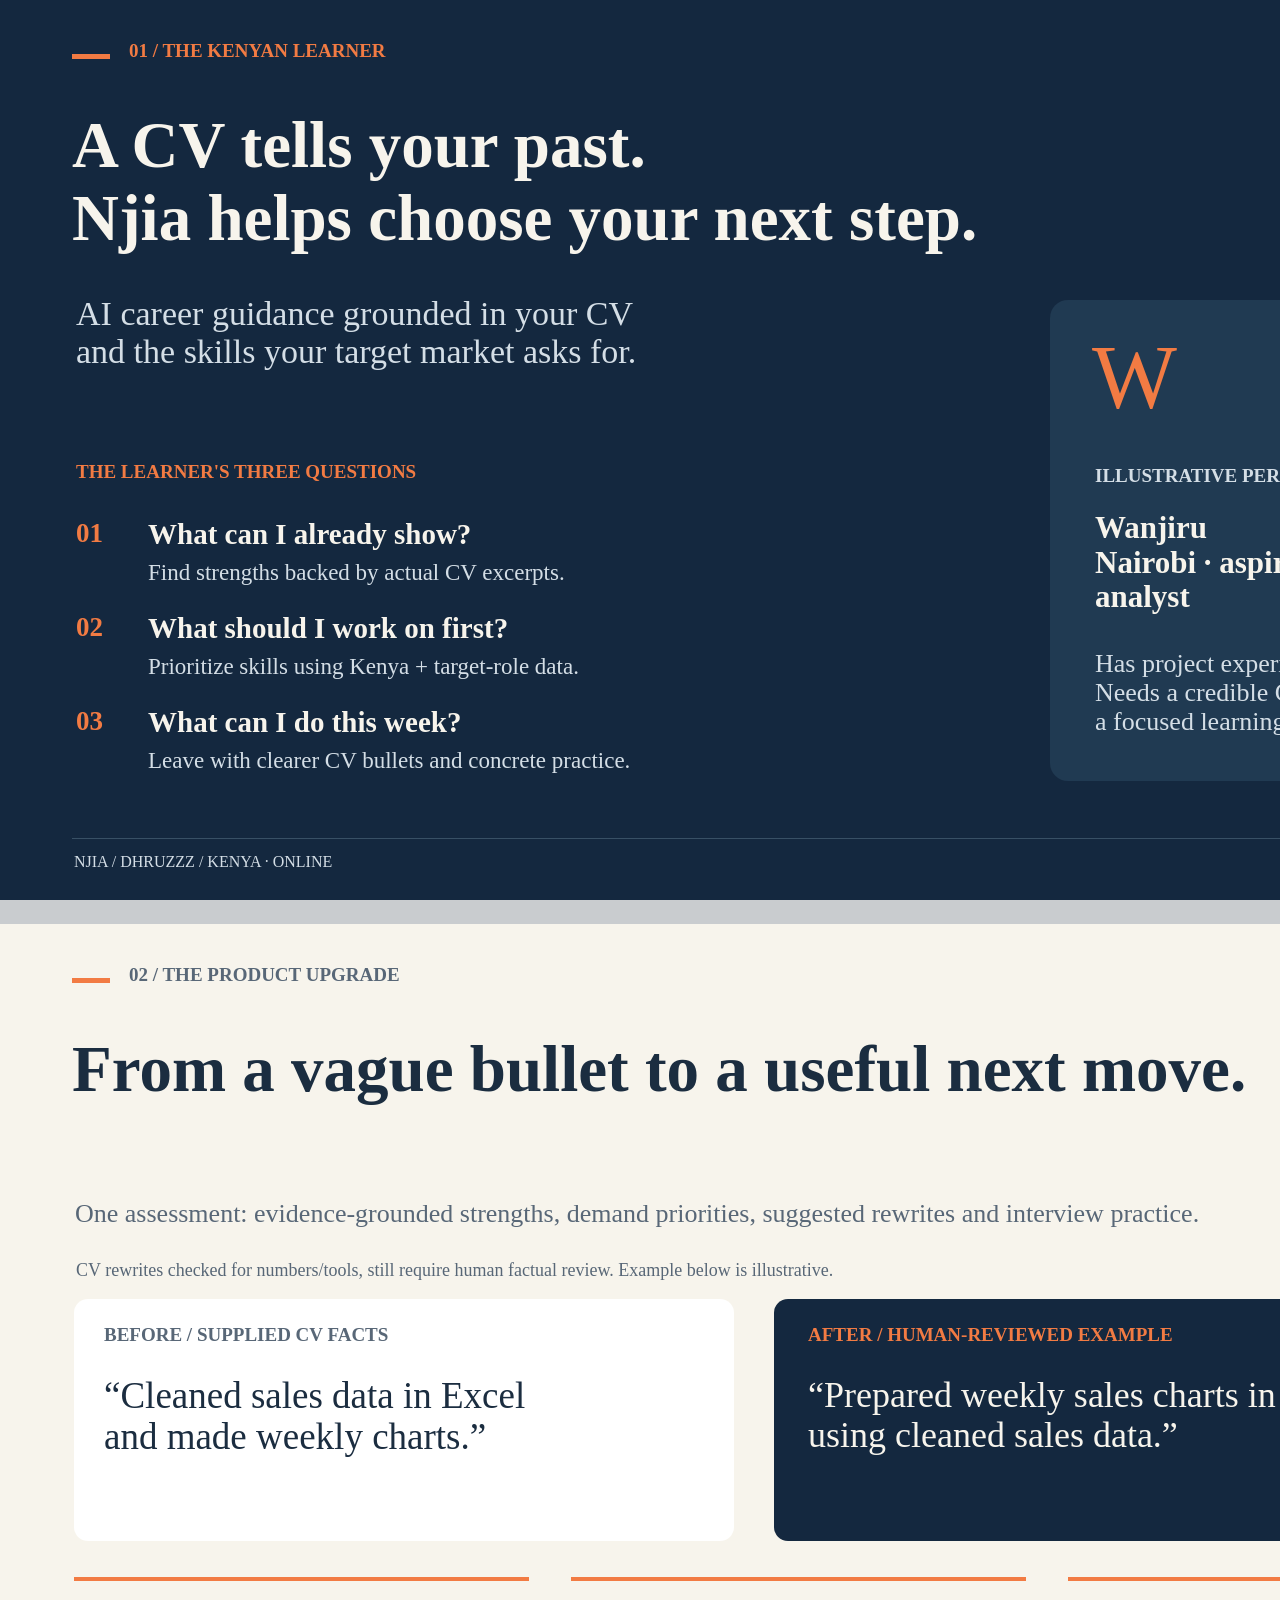
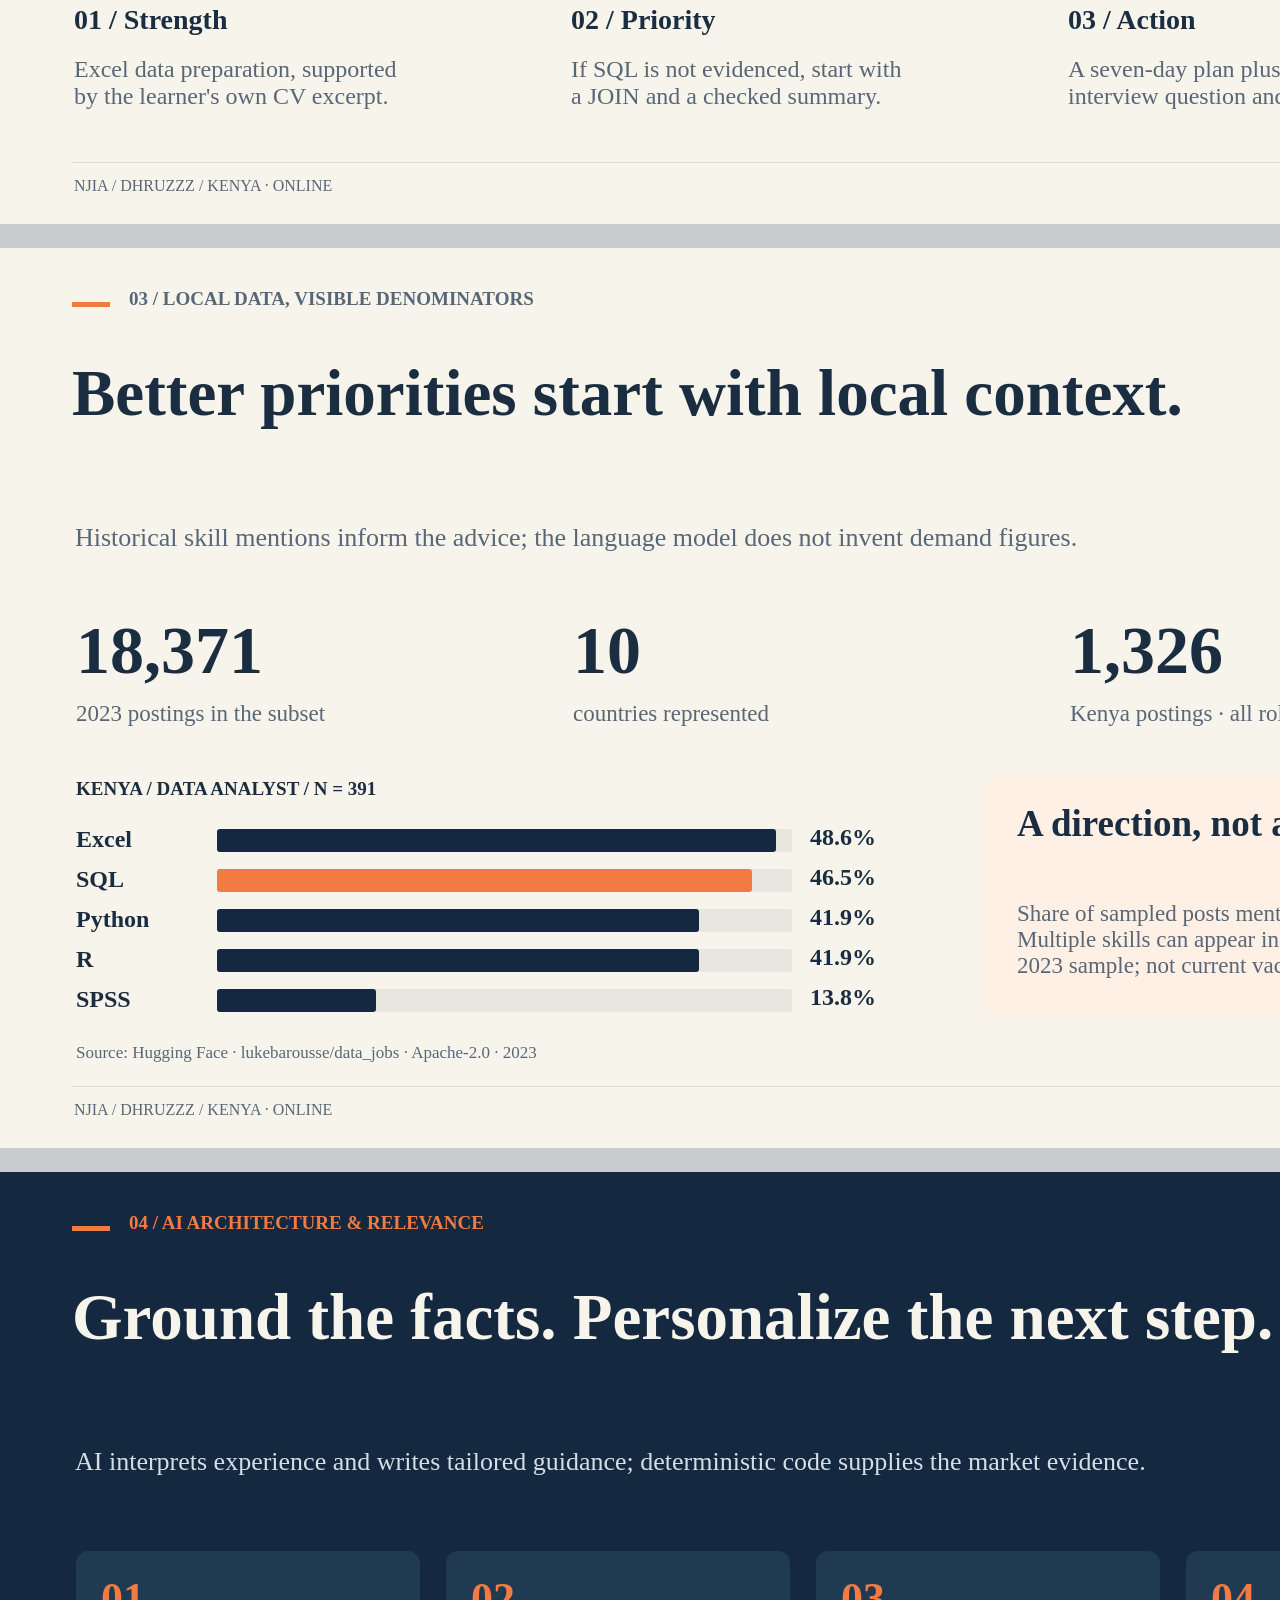
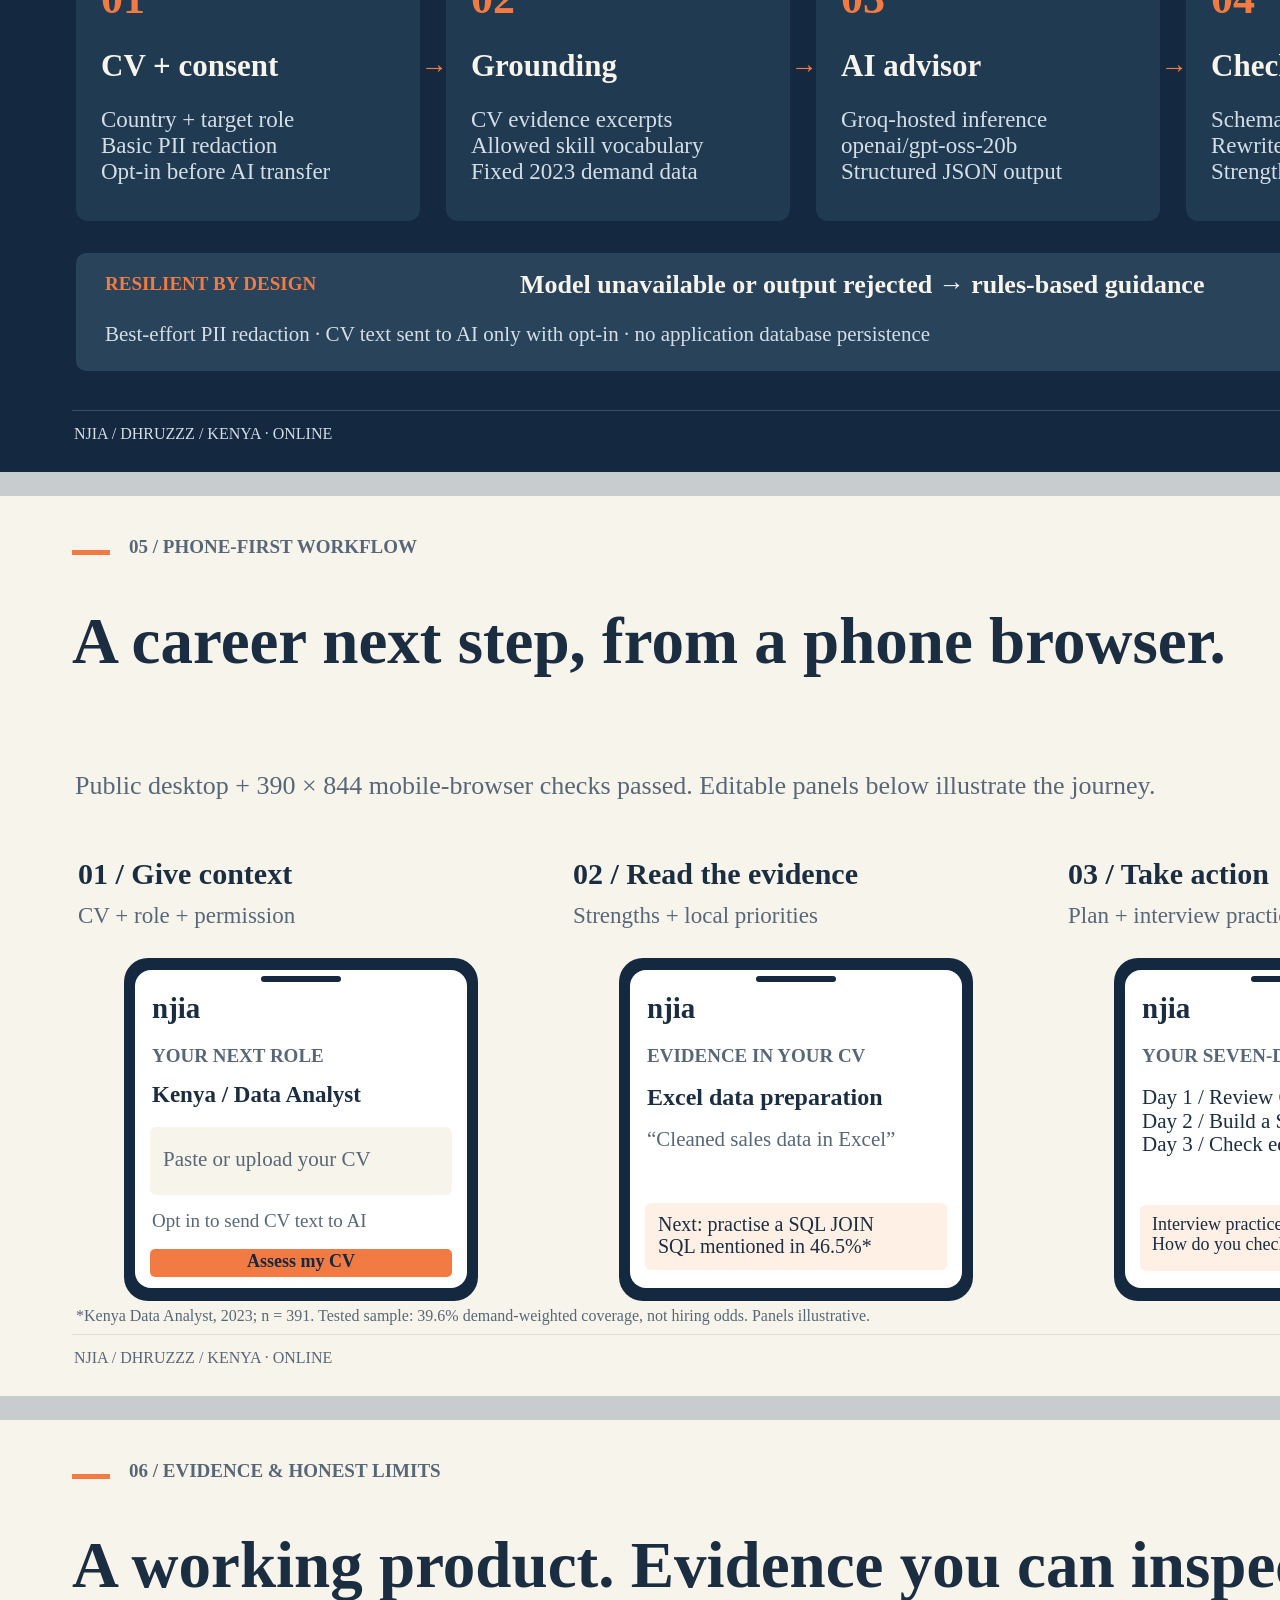
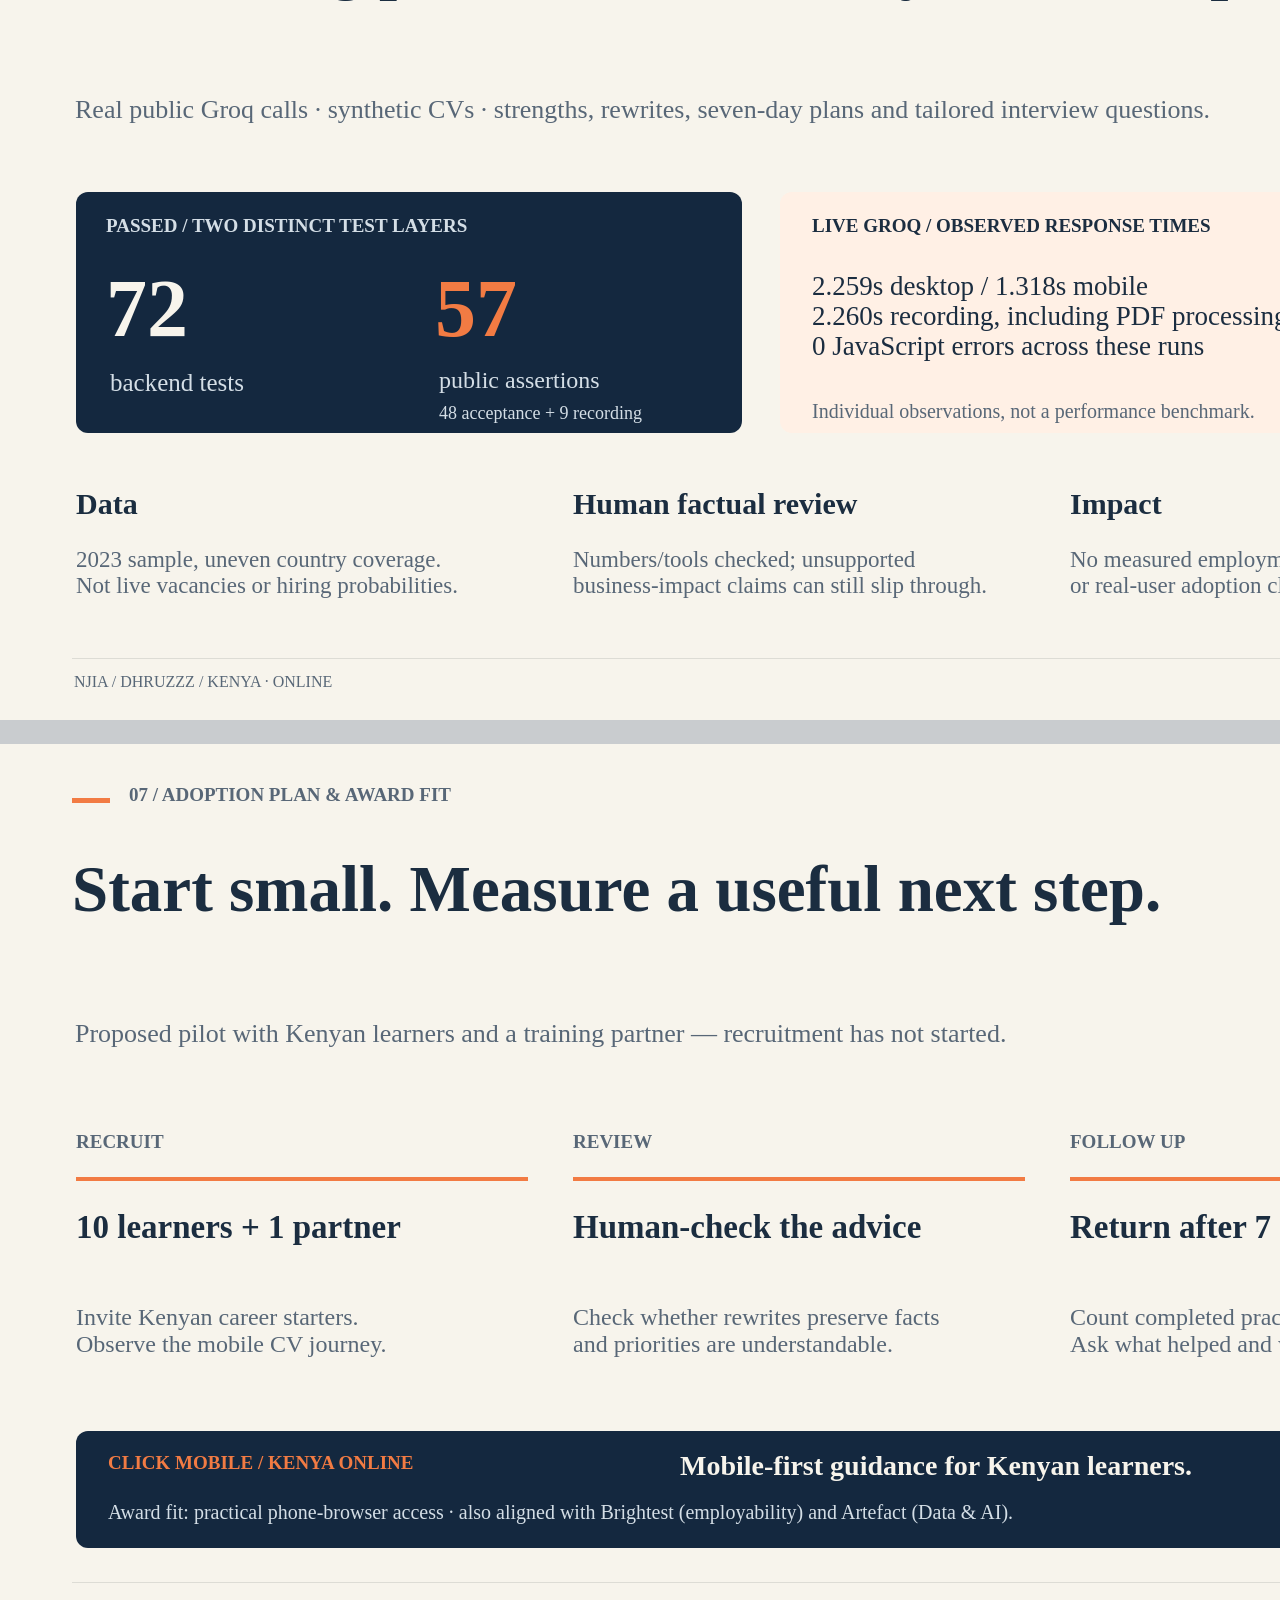
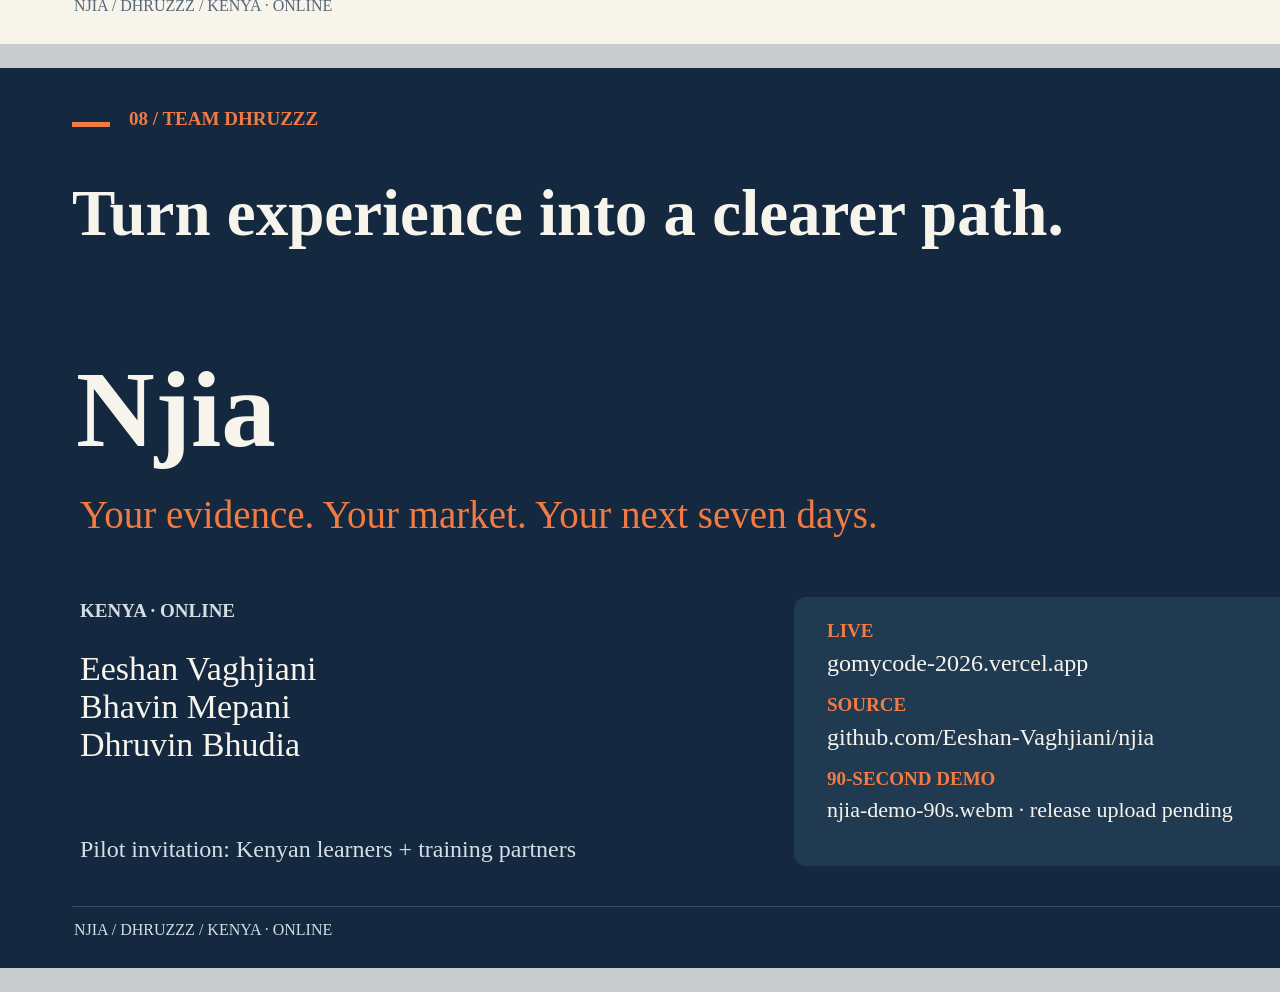
==== presentation/Njia-Dhruzzz.html @ ae5b2c95 "Launch personalized AI career briefs and final hackathon presentation" ====
<!doctype html><html lang="en"><head><meta charset="utf-8">
<meta name="viewport" content="width=1600"><title>Njia — Team Dhruzzz</title>
<style>@page{size:1600px 900px;margin:0}*{box-sizing:border-box}html,body{margin:0;padding:0}
body{background:#c9cccf}.slide{position:relative;width:1600px;height:900px;overflow:hidden;
break-after:page;page-break-after:always}.slide:last-child{break-after:auto;page-break-after:auto}
.shape,.text{position:absolute}.text{line-height:1.12;white-space:normal;overflow:visible}
a{color:inherit;text-decoration:none} @media print{body{background:white}
*{-webkit-print-color-adjust:exact;print-color-adjust:exact}}@media screen{.slide{margin:0 auto 24px}}</style>
</head><body><section class="slide" aria-label="Slide 1" style="background:#14283F"><div class="shape" style="left:72px;top:54px;width:38px;height:5px;background:#F27B43;border-radius:0px;"></div><div class="text" style="left:129px;top:40px;width:1320px;height:31px;font-size:19px;color:#F27B43;font-weight:700;text-align:left;font-family:Segoe UI;">01  /  THE KENYAN LEARNER</div><div class="text" style="left:72px;top:109px;width:1456px;height:150px;font-size:65px;color:#F7F4EC;font-weight:700;text-align:left;font-family:Georgia;">A CV tells your past.<br>Njia helps choose your next step.</div><div class="shape" style="left:72px;top:838px;width:1456px;height:1px;background:#385065;border-radius:0px;"></div><div class="text" style="left:74px;top:853px;width:1100px;height:25px;font-size:16px;color:#D4DEE6;font-weight:400;text-align:left;font-family:Segoe UI;">NJIA  /  DHRUZZZ  /  KENYA · ONLINE</div><div class="text" style="left:1400px;top:851px;width:128px;height:28px;font-size:18px;color:#D4DEE6;font-weight:400;text-align:right;font-family:Segoe UI;">01 / 08</div><div class="text" style="left:76px;top:295px;width:920px;height:105px;font-size:34px;color:#D4DEE6;font-weight:400;text-align:left;font-family:Segoe UI;">AI career guidance grounded in your CV<br>and the skills your target market asks for.</div><div class="text" style="left:76px;top:461px;width:600px;height:32px;font-size:19px;color:#F27B43;font-weight:700;text-align:left;font-family:Segoe UI;">THE LEARNER&#x27;S THREE QUESTIONS</div><div class="text" style="left:76px;top:518px;width:55px;height:45px;font-size:27px;color:#F27B43;font-weight:700;text-align:left;font-family:Segoe UI;">01</div><div class="text" style="left:148px;top:518px;width:790px;height:42px;font-size:29px;color:#F7F4EC;font-weight:700;text-align:left;font-family:Segoe UI;">What can I already show?</div><div class="text" style="left:148px;top:560px;width:800px;height:39px;font-size:23px;color:#D4DEE6;font-weight:400;text-align:left;font-family:Segoe UI;">Find strengths backed by actual CV excerpts.</div><div class="text" style="left:76px;top:612px;width:55px;height:45px;font-size:27px;color:#F27B43;font-weight:700;text-align:left;font-family:Segoe UI;">02</div><div class="text" style="left:148px;top:612px;width:790px;height:42px;font-size:29px;color:#F7F4EC;font-weight:700;text-align:left;font-family:Segoe UI;">What should I work on first?</div><div class="text" style="left:148px;top:654px;width:800px;height:39px;font-size:23px;color:#D4DEE6;font-weight:400;text-align:left;font-family:Segoe UI;">Prioritize skills using Kenya + target-role data.</div><div class="text" style="left:76px;top:706px;width:55px;height:45px;font-size:27px;color:#F27B43;font-weight:700;text-align:left;font-family:Segoe UI;">03</div><div class="text" style="left:148px;top:706px;width:790px;height:42px;font-size:29px;color:#F7F4EC;font-weight:700;text-align:left;font-family:Segoe UI;">What can I do this week?</div><div class="text" style="left:148px;top:748px;width:800px;height:39px;font-size:23px;color:#D4DEE6;font-weight:400;text-align:left;font-family:Segoe UI;">Leave with clearer CV bullets and concrete practice.</div><div class="shape" style="left:1050px;top:300px;width:478px;height:481px;background:#203A52;border-radius:18px;"></div><div class="text" style="left:1092px;top:328px;width:130px;height:120px;font-size:90px;color:#F27B43;font-weight:400;text-align:left;font-family:Georgia;">W</div><div class="text" style="left:1095px;top:465px;width:380px;height:32px;font-size:19px;color:#D4DEE6;font-weight:700;text-align:left;font-family:Segoe UI;">ILLUSTRATIVE PERSONA</div><div class="text" style="left:1095px;top:511px;width:388px;height:112px;font-size:31px;color:#F7F4EC;font-weight:700;text-align:left;font-family:Segoe UI;">Wanjiru<br>Nairobi · aspiring data analyst</div><div class="text" style="left:1095px;top:649px;width:389px;height:107px;font-size:26px;color:#D4DEE6;font-weight:400;text-align:left;font-family:Segoe UI;">Has project experience.<br>Needs a credible CV and<br>a focused learning plan.</div></section><section class="slide" aria-label="Slide 2" style="background:#F7F4EC"><div class="shape" style="left:72px;top:54px;width:38px;height:5px;background:#F27B43;border-radius:0px;"></div><div class="text" style="left:129px;top:40px;width:1320px;height:31px;font-size:19px;color:#586777;font-weight:700;text-align:left;font-family:Segoe UI;">02  /  THE PRODUCT UPGRADE</div><div class="text" style="left:72px;top:109px;width:1456px;height:150px;font-size:65px;color:#1B2D40;font-weight:700;text-align:left;font-family:Georgia;">From a vague bullet to a useful next move.</div><div class="text" style="left:75px;top:275px;width:1440px;height:70px;font-size:26px;color:#586777;font-weight:400;text-align:left;font-family:Segoe UI;">One assessment: evidence-grounded strengths, demand priorities, suggested rewrites and interview practice.</div><div class="shape" style="left:72px;top:838px;width:1456px;height:1px;background:#DDDCD5;border-radius:0px;"></div><div class="text" style="left:74px;top:853px;width:1100px;height:25px;font-size:16px;color:#586777;font-weight:400;text-align:left;font-family:Segoe UI;">NJIA  /  DHRUZZZ  /  KENYA · ONLINE</div><div class="text" style="left:1400px;top:851px;width:128px;height:28px;font-size:18px;color:#586777;font-weight:400;text-align:right;font-family:Segoe UI;">02 / 08</div><div class="shape" style="left:74px;top:375px;width:660px;height:242px;background:#FFFFFF;border-radius:14px;"></div><div class="shape" style="left:774px;top:375px;width:754px;height:242px;background:#14283F;border-radius:14px;"></div><div class="text" style="left:104px;top:400px;width:580px;height:32px;font-size:19px;color:#586777;font-weight:700;text-align:left;font-family:Segoe UI;">BEFORE / SUPPLIED CV FACTS</div><div class="text" style="left:104px;top:451px;width:580px;height:113px;font-size:37px;color:#1B2D40;font-weight:400;text-align:left;font-family:Georgia;">“Cleaned sales data in Excel<br>and made weekly charts.”</div><div class="text" style="left:808px;top:400px;width:680px;height:32px;font-size:19px;color:#F27B43;font-weight:700;text-align:left;font-family:Segoe UI;">AFTER / HUMAN-REVIEWED EXAMPLE</div><div class="text" style="left:808px;top:451px;width:677px;height:113px;font-size:36px;color:#F7F4EC;font-weight:400;text-align:left;font-family:Georgia;">“Prepared weekly sales charts in Excel<br>using cleaned sales data.”</div><div class="shape" style="left:74px;top:653px;width:455px;height:4px;background:#F27B43;border-radius:0px;"></div><div class="text" style="left:74px;top:680px;width:455px;height:43px;font-size:28px;color:#1B2D40;font-weight:700;text-align:left;font-family:Segoe UI;">01 / Strength</div><div class="text" style="left:74px;top:732px;width:455px;height:72px;font-size:24px;color:#586777;font-weight:400;text-align:left;font-family:Segoe UI;">Excel data preparation, supported<br>by the learner&#x27;s own CV excerpt.</div><div class="shape" style="left:571px;top:653px;width:455px;height:4px;background:#F27B43;border-radius:0px;"></div><div class="text" style="left:571px;top:680px;width:455px;height:43px;font-size:28px;color:#1B2D40;font-weight:700;text-align:left;font-family:Segoe UI;">02 / Priority</div><div class="text" style="left:571px;top:732px;width:455px;height:72px;font-size:24px;color:#586777;font-weight:400;text-align:left;font-family:Segoe UI;">If SQL is not evidenced, start with<br>a JOIN and a checked summary.</div><div class="shape" style="left:1068px;top:653px;width:455px;height:4px;background:#F27B43;border-radius:0px;"></div><div class="text" style="left:1068px;top:680px;width:455px;height:43px;font-size:28px;color:#1B2D40;font-weight:700;text-align:left;font-family:Segoe UI;">03 / Action</div><div class="text" style="left:1068px;top:732px;width:455px;height:72px;font-size:24px;color:#586777;font-weight:400;text-align:left;font-family:Segoe UI;">A seven-day plan plus a tailored<br>interview question and rubric.</div><div class="text" style="left:76px;top:336px;width:1440px;height:28px;font-size:18px;color:#586777;font-weight:400;text-align:left;font-family:Segoe UI;">CV rewrites checked for numbers/tools, still require human factual review. Example below is illustrative.</div></section><section class="slide" aria-label="Slide 3" style="background:#F7F4EC"><div class="shape" style="left:72px;top:54px;width:38px;height:5px;background:#F27B43;border-radius:0px;"></div><div class="text" style="left:129px;top:40px;width:1320px;height:31px;font-size:19px;color:#586777;font-weight:700;text-align:left;font-family:Segoe UI;">03  /  LOCAL DATA, VISIBLE DENOMINATORS</div><div class="text" style="left:72px;top:109px;width:1456px;height:150px;font-size:65px;color:#1B2D40;font-weight:700;text-align:left;font-family:Georgia;">Better priorities start with local context.</div><div class="text" style="left:75px;top:275px;width:1440px;height:70px;font-size:26px;color:#586777;font-weight:400;text-align:left;font-family:Segoe UI;">Historical skill mentions inform the advice; the language model does not invent demand figures.</div><div class="shape" style="left:72px;top:838px;width:1456px;height:1px;background:#DDDCD5;border-radius:0px;"></div><div class="text" style="left:74px;top:853px;width:1100px;height:25px;font-size:16px;color:#586777;font-weight:400;text-align:left;font-family:Segoe UI;">NJIA  /  DHRUZZZ  /  KENYA · ONLINE</div><div class="text" style="left:1400px;top:851px;width:128px;height:28px;font-size:18px;color:#586777;font-weight:400;text-align:right;font-family:Segoe UI;">03 / 08</div><div class="text" style="left:76px;top:364px;width:450px;height:82px;font-size:68px;color:#1B2D40;font-weight:700;text-align:left;font-family:Georgia;">18,371</div><div class="text" style="left:76px;top:453px;width:455px;height:35px;font-size:23px;color:#586777;font-weight:400;text-align:left;font-family:Segoe UI;">2023 postings in the subset</div><div class="text" style="left:573px;top:364px;width:450px;height:82px;font-size:68px;color:#1B2D40;font-weight:700;text-align:left;font-family:Georgia;">10</div><div class="text" style="left:573px;top:453px;width:455px;height:35px;font-size:23px;color:#586777;font-weight:400;text-align:left;font-family:Segoe UI;">countries represented</div><div class="text" style="left:1070px;top:364px;width:450px;height:82px;font-size:68px;color:#1B2D40;font-weight:700;text-align:left;font-family:Georgia;">1,326</div><div class="text" style="left:1070px;top:453px;width:455px;height:35px;font-size:23px;color:#586777;font-weight:400;text-align:left;font-family:Segoe UI;">Kenya postings · all roles</div><div class="text" style="left:76px;top:530px;width:850px;height:32px;font-size:19px;color:#1B2D40;font-weight:700;text-align:left;font-family:Segoe UI;">KENYA / DATA ANALYST / N = 391</div><div class="text" style="left:76px;top:578px;width:132px;height:35px;font-size:24px;color:#1B2D40;font-weight:700;text-align:left;font-family:Segoe UI;">Excel</div><div class="shape" style="left:217px;top:581px;width:575px;height:23px;background:#E7E6DF;border-radius:3px;"></div><div class="shape" style="left:217px;top:581px;width:558.9px;height:23px;background:#14283F;border-radius:3px;"></div><div class="text" style="left:810px;top:576px;width:110px;height:36px;font-size:24px;color:#1B2D40;font-weight:700;text-align:left;font-family:Segoe UI;">48.6%</div><div class="text" style="left:76px;top:618px;width:132px;height:35px;font-size:24px;color:#1B2D40;font-weight:700;text-align:left;font-family:Segoe UI;">SQL</div><div class="shape" style="left:217px;top:621px;width:575px;height:23px;background:#E7E6DF;border-radius:3px;"></div><div class="shape" style="left:217px;top:621px;width:534.75px;height:23px;background:#F27B43;border-radius:3px;"></div><div class="text" style="left:810px;top:616px;width:110px;height:36px;font-size:24px;color:#1B2D40;font-weight:700;text-align:left;font-family:Segoe UI;">46.5%</div><div class="text" style="left:76px;top:658px;width:132px;height:35px;font-size:24px;color:#1B2D40;font-weight:700;text-align:left;font-family:Segoe UI;">Python</div><div class="shape" style="left:217px;top:661px;width:575px;height:23px;background:#E7E6DF;border-radius:3px;"></div><div class="shape" style="left:217px;top:661px;width:481.85px;height:23px;background:#14283F;border-radius:3px;"></div><div class="text" style="left:810px;top:656px;width:110px;height:36px;font-size:24px;color:#1B2D40;font-weight:700;text-align:left;font-family:Segoe UI;">41.9%</div><div class="text" style="left:76px;top:698px;width:132px;height:35px;font-size:24px;color:#1B2D40;font-weight:700;text-align:left;font-family:Segoe UI;">R</div><div class="shape" style="left:217px;top:701px;width:575px;height:23px;background:#E7E6DF;border-radius:3px;"></div><div class="shape" style="left:217px;top:701px;width:481.85px;height:23px;background:#14283F;border-radius:3px;"></div><div class="text" style="left:810px;top:696px;width:110px;height:36px;font-size:24px;color:#1B2D40;font-weight:700;text-align:left;font-family:Segoe UI;">41.9%</div><div class="text" style="left:76px;top:738px;width:132px;height:35px;font-size:24px;color:#1B2D40;font-weight:700;text-align:left;font-family:Segoe UI;">SPSS</div><div class="shape" style="left:217px;top:741px;width:575px;height:23px;background:#E7E6DF;border-radius:3px;"></div><div class="shape" style="left:217px;top:741px;width:158.7px;height:23px;background:#14283F;border-radius:3px;"></div><div class="text" style="left:810px;top:736px;width:110px;height:36px;font-size:24px;color:#1B2D40;font-weight:700;text-align:left;font-family:Segoe UI;">13.8%</div><div class="shape" style="left:985px;top:527px;width:543px;height:242px;background:#FFF0E5;border-radius:12px;"></div><div class="text" style="left:1017px;top:555px;width:480px;height:84px;font-size:37px;color:#1B2D40;font-weight:700;text-align:left;font-family:Georgia;">A direction, not a prediction.</div><div class="text" style="left:1017px;top:653px;width:477px;height:93px;font-size:23px;color:#586777;font-weight:400;text-align:left;font-family:Segoe UI;">Share of sampled posts mentioning each skill.<br>Multiple skills can appear in one posting.<br>2023 sample; not current vacancies.</div><div class="text" style="left:76px;top:795px;width:1400px;height:26px;font-size:17px;color:#586777;font-weight:400;text-align:left;font-family:Segoe UI;"><a href="https://huggingface.co/datasets/lukebarousse/data_jobs">Source: Hugging Face · lukebarousse/data_jobs · Apache-2.0 · 2023</a></div></section><section class="slide" aria-label="Slide 4" style="background:#14283F"><div class="shape" style="left:72px;top:54px;width:38px;height:5px;background:#F27B43;border-radius:0px;"></div><div class="text" style="left:129px;top:40px;width:1320px;height:31px;font-size:19px;color:#F27B43;font-weight:700;text-align:left;font-family:Segoe UI;">04  /  AI ARCHITECTURE &amp; RELEVANCE</div><div class="text" style="left:72px;top:109px;width:1456px;height:150px;font-size:65px;color:#F7F4EC;font-weight:700;text-align:left;font-family:Georgia;">Ground the facts. Personalize the next step.</div><div class="text" style="left:75px;top:275px;width:1440px;height:70px;font-size:26px;color:#D4DEE6;font-weight:400;text-align:left;font-family:Segoe UI;">AI interprets experience and writes tailored guidance; deterministic code supplies the market evidence.</div><div class="shape" style="left:72px;top:838px;width:1456px;height:1px;background:#385065;border-radius:0px;"></div><div class="text" style="left:74px;top:853px;width:1100px;height:25px;font-size:16px;color:#D4DEE6;font-weight:400;text-align:left;font-family:Segoe UI;">NJIA  /  DHRUZZZ  /  KENYA · ONLINE</div><div class="text" style="left:1400px;top:851px;width:128px;height:28px;font-size:18px;color:#D4DEE6;font-weight:400;text-align:right;font-family:Segoe UI;">04 / 08</div><div class="shape" style="left:76px;top:379px;width:344px;height:270px;background:#203A52;border-radius:12px;"></div><div class="text" style="left:101px;top:402px;width:285px;height:64px;font-size:44px;color:#F27B43;font-weight:700;text-align:left;font-family:Georgia;">01</div><div class="text" style="left:101px;top:477px;width:294px;height:45px;font-size:31px;color:#F7F4EC;font-weight:700;text-align:left;font-family:Segoe UI;">CV + consent</div><div class="text" style="left:101px;top:535px;width:297px;height:102px;font-size:23px;color:#D4DEE6;font-weight:400;text-align:left;font-family:Segoe UI;">Country + target role<br>Basic PII redaction<br>Opt-in before AI transfer</div><div class="text" style="left:420px;top:480px;width:28px;height:50px;font-size:27px;color:#F27B43;font-weight:700;text-align:center;font-family:Segoe UI;">→</div><div class="shape" style="left:446px;top:379px;width:344px;height:270px;background:#203A52;border-radius:12px;"></div><div class="text" style="left:471px;top:402px;width:285px;height:64px;font-size:44px;color:#F27B43;font-weight:700;text-align:left;font-family:Georgia;">02</div><div class="text" style="left:471px;top:477px;width:294px;height:45px;font-size:31px;color:#F7F4EC;font-weight:700;text-align:left;font-family:Segoe UI;">Grounding</div><div class="text" style="left:471px;top:535px;width:297px;height:102px;font-size:23px;color:#D4DEE6;font-weight:400;text-align:left;font-family:Segoe UI;">CV evidence excerpts<br>Allowed skill vocabulary<br>Fixed 2023 demand data</div><div class="text" style="left:790px;top:480px;width:28px;height:50px;font-size:27px;color:#F27B43;font-weight:700;text-align:center;font-family:Segoe UI;">→</div><div class="shape" style="left:816px;top:379px;width:344px;height:270px;background:#203A52;border-radius:12px;"></div><div class="text" style="left:841px;top:402px;width:285px;height:64px;font-size:44px;color:#F27B43;font-weight:700;text-align:left;font-family:Georgia;">03</div><div class="text" style="left:841px;top:477px;width:294px;height:45px;font-size:31px;color:#F7F4EC;font-weight:700;text-align:left;font-family:Segoe UI;">AI advisor</div><div class="text" style="left:841px;top:535px;width:297px;height:102px;font-size:23px;color:#D4DEE6;font-weight:400;text-align:left;font-family:Segoe UI;">Groq-hosted inference<br>openai/gpt-oss-20b<br>Structured JSON output</div><div class="text" style="left:1160px;top:480px;width:28px;height:50px;font-size:27px;color:#F27B43;font-weight:700;text-align:center;font-family:Segoe UI;">→</div><div class="shape" style="left:1186px;top:379px;width:344px;height:270px;background:#203A52;border-radius:12px;"></div><div class="text" style="left:1211px;top:402px;width:285px;height:64px;font-size:44px;color:#F27B43;font-weight:700;text-align:left;font-family:Georgia;">04</div><div class="text" style="left:1211px;top:477px;width:294px;height:45px;font-size:31px;color:#F7F4EC;font-weight:700;text-align:left;font-family:Segoe UI;">Checked advice</div><div class="text" style="left:1211px;top:535px;width:297px;height:102px;font-size:23px;color:#D4DEE6;font-weight:400;text-align:left;font-family:Segoe UI;">Schema + quote checks<br>Rewrite number/tool checks<br>Strengths → plan → practice</div><div class="shape" style="left:76px;top:681px;width:1452px;height:118px;background:#29435B;border-radius:10px;"></div><div class="text" style="left:105px;top:701px;width:380px;height:32px;font-size:19px;color:#F27B43;font-weight:700;text-align:left;font-family:Segoe UI;">RESILIENT BY DESIGN</div><div class="text" style="left:520px;top:698px;width:975px;height:37px;font-size:26px;color:#F7F4EC;font-weight:700;text-align:left;font-family:Segoe UI;">Model unavailable or output rejected → rules-based guidance</div><div class="text" style="left:105px;top:751px;width:1385px;height:30px;font-size:21px;color:#D4DEE6;font-weight:400;text-align:left;font-family:Segoe UI;">Best-effort PII redaction · CV text sent to AI only with opt-in · no application database persistence</div></section><section class="slide" aria-label="Slide 5" style="background:#F7F4EC"><div class="shape" style="left:72px;top:54px;width:38px;height:5px;background:#F27B43;border-radius:0px;"></div><div class="text" style="left:129px;top:40px;width:1320px;height:31px;font-size:19px;color:#586777;font-weight:700;text-align:left;font-family:Segoe UI;">05  /  PHONE-FIRST WORKFLOW</div><div class="text" style="left:72px;top:109px;width:1456px;height:150px;font-size:65px;color:#1B2D40;font-weight:700;text-align:left;font-family:Georgia;">A career next step, from a phone browser.</div><div class="text" style="left:75px;top:275px;width:1440px;height:70px;font-size:26px;color:#586777;font-weight:400;text-align:left;font-family:Segoe UI;">Public desktop + 390 × 844 mobile-browser checks passed. Editable panels below illustrate the journey.</div><div class="shape" style="left:72px;top:838px;width:1456px;height:1px;background:#DDDCD5;border-radius:0px;"></div><div class="text" style="left:74px;top:853px;width:1100px;height:25px;font-size:16px;color:#586777;font-weight:400;text-align:left;font-family:Segoe UI;">NJIA  /  DHRUZZZ  /  KENYA · ONLINE</div><div class="text" style="left:1400px;top:851px;width:128px;height:28px;font-size:18px;color:#586777;font-weight:400;text-align:right;font-family:Segoe UI;">05 / 08</div><div class="text" style="left:78px;top:361px;width:455px;height:40px;font-size:30px;color:#1B2D40;font-weight:700;text-align:left;font-family:Segoe UI;">01 / Give context</div><div class="text" style="left:78px;top:407px;width:455px;height:35px;font-size:23px;color:#586777;font-weight:400;text-align:left;font-family:Segoe UI;">CV + role + permission</div><div class="shape" style="left:124px;top:462px;width:354px;height:343px;background:#14283F;border-radius:24px;"></div><div class="shape" style="left:135px;top:474px;width:332px;height:318px;background:#FFFFFF;border-radius:16px;"></div><div class="shape" style="left:261px;top:480px;width:80px;height:6px;background:#14283F;border-radius:3px;"></div><div class="text" style="left:152px;top:496px;width:288px;height:37px;font-size:29px;color:#1B2D40;font-weight:700;text-align:left;font-family:Georgia;">njia</div><div class="text" style="left:152px;top:549px;width:280px;height:32px;font-size:19px;color:#586777;font-weight:700;text-align:left;font-family:Segoe UI;">YOUR NEXT ROLE</div><div class="text" style="left:152px;top:586px;width:295px;height:33px;font-size:23px;color:#1B2D40;font-weight:700;text-align:left;font-family:Segoe UI;">Kenya  /  Data Analyst</div><div class="shape" style="left:150px;top:631px;width:302px;height:68px;background:#F7F4EC;border-radius:6px;"></div><div class="text" style="left:163px;top:652px;width:270px;height:31px;font-size:21px;color:#586777;font-weight:400;text-align:left;font-family:Segoe UI;">Paste or upload your CV</div><div class="text" style="left:152px;top:714px;width:292px;height:32px;font-size:19px;color:#586777;font-weight:400;text-align:left;font-family:Segoe UI;">Opt in to send CV text to AI</div><div class="shape" style="left:150px;top:753px;width:302px;height:28px;background:#F27B43;border-radius:5px;"></div><div class="text" style="left:154px;top:755px;width:294px;height:25px;font-size:18px;color:#14283F;font-weight:700;text-align:center;font-family:Segoe UI;">Assess my CV</div><div class="text" style="left:573px;top:361px;width:455px;height:40px;font-size:30px;color:#1B2D40;font-weight:700;text-align:left;font-family:Segoe UI;">02 / Read the evidence</div><div class="text" style="left:573px;top:407px;width:455px;height:35px;font-size:23px;color:#586777;font-weight:400;text-align:left;font-family:Segoe UI;">Strengths + local priorities</div><div class="shape" style="left:619px;top:462px;width:354px;height:343px;background:#14283F;border-radius:24px;"></div><div class="shape" style="left:630px;top:474px;width:332px;height:318px;background:#FFFFFF;border-radius:16px;"></div><div class="shape" style="left:756px;top:480px;width:80px;height:6px;background:#14283F;border-radius:3px;"></div><div class="text" style="left:647px;top:496px;width:288px;height:37px;font-size:29px;color:#1B2D40;font-weight:700;text-align:left;font-family:Georgia;">njia</div><div class="text" style="left:647px;top:549px;width:295px;height:32px;font-size:19px;color:#586777;font-weight:700;text-align:left;font-family:Segoe UI;">EVIDENCE IN YOUR CV</div><div class="text" style="left:647px;top:588px;width:296px;height:35px;font-size:24px;color:#1B2D40;font-weight:700;text-align:left;font-family:Segoe UI;">Excel data preparation</div><div class="text" style="left:647px;top:632px;width:290px;height:61px;font-size:21px;color:#586777;font-weight:400;text-align:left;font-family:Segoe UI;">“Cleaned sales data in Excel”</div><div class="shape" style="left:645px;top:707px;width:302px;height:67px;background:#FFF0E5;border-radius:6px;"></div><div class="text" style="left:658px;top:717px;width:277px;height:56px;font-size:20px;color:#1B2D40;font-weight:400;text-align:left;font-family:Segoe UI;">Next: practise a SQL JOIN<br>SQL mentioned in 46.5%*</div><div class="text" style="left:1068px;top:361px;width:455px;height:40px;font-size:30px;color:#1B2D40;font-weight:700;text-align:left;font-family:Segoe UI;">03 / Take action</div><div class="text" style="left:1068px;top:407px;width:455px;height:35px;font-size:23px;color:#586777;font-weight:400;text-align:left;font-family:Segoe UI;">Plan + interview practice</div><div class="shape" style="left:1114px;top:462px;width:354px;height:343px;background:#14283F;border-radius:24px;"></div><div class="shape" style="left:1125px;top:474px;width:332px;height:318px;background:#FFFFFF;border-radius:16px;"></div><div class="shape" style="left:1251px;top:480px;width:80px;height:6px;background:#14283F;border-radius:3px;"></div><div class="text" style="left:1142px;top:496px;width:288px;height:37px;font-size:29px;color:#1B2D40;font-weight:700;text-align:left;font-family:Georgia;">njia</div><div class="text" style="left:1142px;top:549px;width:292px;height:32px;font-size:19px;color:#586777;font-weight:700;text-align:left;font-family:Segoe UI;">YOUR SEVEN-DAY PLAN</div><div class="text" style="left:1142px;top:590px;width:296px;height:106px;font-size:21px;color:#1B2D40;font-weight:400;text-align:left;font-family:Segoe UI;">Day 1  /  Review CV evidence<br>Day 2  /  Build a SQL exercise<br>Day 3  /  Check edge cases</div><div class="shape" style="left:1140px;top:709px;width:302px;height:66px;background:#FFF0E5;border-radius:6px;"></div><div class="text" style="left:1152px;top:718px;width:283px;height:56px;font-size:18px;color:#1B2D40;font-weight:400;text-align:left;font-family:Segoe UI;">Interview practice<br>How do you check duplicates?</div><div class="text" style="left:76px;top:811px;width:1440px;height:24px;font-size:16px;color:#586777;font-weight:400;text-align:left;font-family:Segoe UI;">*Kenya Data Analyst, 2023; n = 391. Tested sample: 39.6% demand-weighted coverage, not hiring odds. Panels illustrative.</div></section><section class="slide" aria-label="Slide 6" style="background:#F7F4EC"><div class="shape" style="left:72px;top:54px;width:38px;height:5px;background:#F27B43;border-radius:0px;"></div><div class="text" style="left:129px;top:40px;width:1320px;height:31px;font-size:19px;color:#586777;font-weight:700;text-align:left;font-family:Segoe UI;">06  /  EVIDENCE &amp; HONEST LIMITS</div><div class="text" style="left:72px;top:109px;width:1456px;height:150px;font-size:65px;color:#1B2D40;font-weight:700;text-align:left;font-family:Georgia;">A working product. Evidence you can inspect.</div><div class="text" style="left:75px;top:275px;width:1440px;height:70px;font-size:26px;color:#586777;font-weight:400;text-align:left;font-family:Segoe UI;">Real public Groq calls · synthetic CVs · strengths, rewrites, seven-day plans and tailored interview questions.</div><div class="shape" style="left:72px;top:838px;width:1456px;height:1px;background:#DDDCD5;border-radius:0px;"></div><div class="text" style="left:74px;top:853px;width:1100px;height:25px;font-size:16px;color:#586777;font-weight:400;text-align:left;font-family:Segoe UI;">NJIA  /  DHRUZZZ  /  KENYA · ONLINE</div><div class="text" style="left:1400px;top:851px;width:128px;height:28px;font-size:18px;color:#586777;font-weight:400;text-align:right;font-family:Segoe UI;">06 / 08</div><div class="shape" style="left:76px;top:372px;width:666px;height:241px;background:#14283F;border-radius:12px;"></div><div class="text" style="left:106px;top:395px;width:600px;height:32px;font-size:19px;color:#D4DEE6;font-weight:700;text-align:left;font-family:Segoe UI;">PASSED / TWO DISTINCT TEST LAYERS</div><div class="text" style="left:106px;top:443px;width:270px;height:98px;font-size:82px;color:#F7F4EC;font-weight:700;text-align:left;font-family:Georgia;">72</div><div class="text" style="left:435px;top:443px;width:270px;height:98px;font-size:82px;color:#F27B43;font-weight:700;text-align:left;font-family:Georgia;">57</div><div class="text" style="left:110px;top:549px;width:290px;height:36px;font-size:25px;color:#D4DEE6;font-weight:400;text-align:left;font-family:Segoe UI;">backend tests</div><div class="text" style="left:439px;top:547px;width:276px;height:33px;font-size:24px;color:#D4DEE6;font-weight:400;text-align:left;font-family:Segoe UI;">public assertions</div><div class="text" style="left:439px;top:583px;width:278px;height:25px;font-size:18px;color:#D4DEE6;font-weight:400;text-align:left;font-family:Segoe UI;">48 acceptance + 9 recording</div><div class="shape" style="left:780px;top:372px;width:748px;height:241px;background:#FFF0E5;border-radius:12px;"></div><div class="text" style="left:812px;top:395px;width:680px;height:32px;font-size:19px;color:#1B2D40;font-weight:700;text-align:left;font-family:Segoe UI;">LIVE GROQ / OBSERVED RESPONSE TIMES</div><div class="text" style="left:812px;top:451px;width:678px;height:110px;font-size:27px;color:#1B2D40;font-weight:400;text-align:left;font-family:Segoe UI;">2.259s desktop  /  1.318s mobile<br>2.260s recording, including PDF processing<br>0 JavaScript errors across these runs</div><div class="text" style="left:812px;top:580px;width:678px;height:27px;font-size:20px;color:#586777;font-weight:400;text-align:left;font-family:Segoe UI;">Individual observations, not a performance benchmark.</div><div class="text" style="left:76px;top:667px;width:452px;height:43px;font-size:30px;color:#1B2D40;font-weight:700;text-align:left;font-family:Georgia;">Data</div><div class="text" style="left:76px;top:727px;width:456px;height:72px;font-size:23px;color:#586777;font-weight:400;text-align:left;font-family:Segoe UI;">2023 sample, uneven country coverage.<br>Not live vacancies or hiring probabilities.</div><div class="text" style="left:573px;top:667px;width:452px;height:43px;font-size:30px;color:#1B2D40;font-weight:700;text-align:left;font-family:Georgia;">Human factual review</div><div class="text" style="left:573px;top:727px;width:456px;height:72px;font-size:23px;color:#586777;font-weight:400;text-align:left;font-family:Segoe UI;">Numbers/tools checked; unsupported<br>business-impact claims can still slip through.</div><div class="text" style="left:1070px;top:667px;width:452px;height:43px;font-size:30px;color:#1B2D40;font-weight:700;text-align:left;font-family:Georgia;">Impact</div><div class="text" style="left:1070px;top:727px;width:456px;height:72px;font-size:23px;color:#586777;font-weight:400;text-align:left;font-family:Segoe UI;">No measured employment outcomes<br>or real-user adoption claimed.</div></section><section class="slide" aria-label="Slide 7" style="background:#F7F4EC"><div class="shape" style="left:72px;top:54px;width:38px;height:5px;background:#F27B43;border-radius:0px;"></div><div class="text" style="left:129px;top:40px;width:1320px;height:31px;font-size:19px;color:#586777;font-weight:700;text-align:left;font-family:Segoe UI;">07  /  ADOPTION PLAN &amp; AWARD FIT</div><div class="text" style="left:72px;top:109px;width:1456px;height:150px;font-size:65px;color:#1B2D40;font-weight:700;text-align:left;font-family:Georgia;">Start small. Measure a useful next step.</div><div class="text" style="left:75px;top:275px;width:1440px;height:70px;font-size:26px;color:#586777;font-weight:400;text-align:left;font-family:Segoe UI;">Proposed pilot with Kenyan learners and a training partner — recruitment has not started.</div><div class="shape" style="left:72px;top:838px;width:1456px;height:1px;background:#DDDCD5;border-radius:0px;"></div><div class="text" style="left:74px;top:853px;width:1100px;height:25px;font-size:16px;color:#586777;font-weight:400;text-align:left;font-family:Segoe UI;">NJIA  /  DHRUZZZ  /  KENYA · ONLINE</div><div class="text" style="left:1400px;top:851px;width:128px;height:28px;font-size:18px;color:#586777;font-weight:400;text-align:right;font-family:Segoe UI;">07 / 08</div><div class="text" style="left:76px;top:387px;width:455px;height:32px;font-size:19px;color:#586777;font-weight:700;text-align:left;font-family:Segoe UI;">RECRUIT</div><div class="shape" style="left:76px;top:433px;width:452px;height:4px;background:#F27B43;border-radius:0px;"></div><div class="text" style="left:76px;top:465px;width:454px;height:78px;font-size:33px;color:#1B2D40;font-weight:700;text-align:left;font-family:Georgia;">10 learners + 1 partner</div><div class="text" style="left:76px;top:560px;width:455px;height:97px;font-size:24px;color:#586777;font-weight:400;text-align:left;font-family:Segoe UI;">Invite Kenyan career starters.<br>Observe the mobile CV journey.</div><div class="text" style="left:573px;top:387px;width:455px;height:32px;font-size:19px;color:#586777;font-weight:700;text-align:left;font-family:Segoe UI;">REVIEW</div><div class="shape" style="left:573px;top:433px;width:452px;height:4px;background:#F27B43;border-radius:0px;"></div><div class="text" style="left:573px;top:465px;width:454px;height:78px;font-size:33px;color:#1B2D40;font-weight:700;text-align:left;font-family:Georgia;">Human-check the advice</div><div class="text" style="left:573px;top:560px;width:455px;height:97px;font-size:24px;color:#586777;font-weight:400;text-align:left;font-family:Segoe UI;">Check whether rewrites preserve facts<br>and priorities are understandable.</div><div class="text" style="left:1070px;top:387px;width:455px;height:32px;font-size:19px;color:#586777;font-weight:700;text-align:left;font-family:Segoe UI;">FOLLOW UP</div><div class="shape" style="left:1070px;top:433px;width:452px;height:4px;background:#F27B43;border-radius:0px;"></div><div class="text" style="left:1070px;top:465px;width:454px;height:78px;font-size:33px;color:#1B2D40;font-weight:700;text-align:left;font-family:Georgia;">Return after 7 days</div><div class="text" style="left:1070px;top:560px;width:455px;height:97px;font-size:24px;color:#586777;font-weight:400;text-align:left;font-family:Segoe UI;">Count completed practice artifacts.<br>Ask what helped and what blocked progress.</div><div class="shape" style="left:76px;top:687px;width:1452px;height:117px;background:#14283F;border-radius:12px;"></div><div class="text" style="left:108px;top:708px;width:570px;height:32px;font-size:19px;color:#F27B43;font-weight:700;text-align:left;font-family:Segoe UI;">CLICK MOBILE / KENYA ONLINE</div><div class="text" style="left:680px;top:706px;width:805px;height:38px;font-size:28px;color:#F7F4EC;font-weight:700;text-align:left;font-family:Segoe UI;">Mobile-first guidance for Kenyan learners.</div><div class="text" style="left:108px;top:757px;width:1384px;height:28px;font-size:20px;color:#D4DEE6;font-weight:400;text-align:left;font-family:Segoe UI;">Award fit: practical phone-browser access · also aligned with Brightest (employability) and Artefact (Data &amp; AI).</div></section><section class="slide" aria-label="Slide 8" style="background:#14283F"><div class="shape" style="left:72px;top:54px;width:38px;height:5px;background:#F27B43;border-radius:0px;"></div><div class="text" style="left:129px;top:40px;width:1320px;height:31px;font-size:19px;color:#F27B43;font-weight:700;text-align:left;font-family:Segoe UI;">08  /  TEAM DHRUZZZ</div><div class="text" style="left:72px;top:109px;width:1456px;height:150px;font-size:65px;color:#F7F4EC;font-weight:700;text-align:left;font-family:Georgia;">Turn experience into a clearer path.</div><div class="shape" style="left:72px;top:838px;width:1456px;height:1px;background:#385065;border-radius:0px;"></div><div class="text" style="left:74px;top:853px;width:1100px;height:25px;font-size:16px;color:#D4DEE6;font-weight:400;text-align:left;font-family:Segoe UI;">NJIA  /  DHRUZZZ  /  KENYA · ONLINE</div><div class="text" style="left:1400px;top:851px;width:128px;height:28px;font-size:18px;color:#D4DEE6;font-weight:400;text-align:right;font-family:Segoe UI;">08 / 08</div><div class="text" style="left:76px;top:281px;width:680px;height:133px;font-size:109px;color:#F7F4EC;font-weight:700;text-align:left;font-family:Georgia;">Njia</div><div class="text" style="left:80px;top:425px;width:1415px;height:69px;font-size:39px;color:#F27B43;font-weight:400;text-align:left;font-family:Georgia;">Your evidence. Your market. Your next seven days.</div><div class="text" style="left:80px;top:532px;width:600px;height:32px;font-size:19px;color:#D4DEE6;font-weight:700;text-align:left;font-family:Segoe UI;">KENYA · ONLINE</div><div class="text" style="left:80px;top:582px;width:620px;height:155px;font-size:34px;color:#F7F4EC;font-weight:400;text-align:left;font-family:Segoe UI;">Eeshan Vaghjiani<br>Bhavin Mepani<br>Dhruvin Bhudia</div><div class="shape" style="left:794px;top:529px;width:734px;height:269px;background:#203A52;border-radius:12px;"></div><div class="text" style="left:827px;top:552px;width:630px;height:32px;font-size:19px;color:#F27B43;font-weight:700;text-align:left;font-family:Segoe UI;">LIVE</div><div class="text" style="left:827px;top:582px;width:669px;height:38px;font-size:24px;color:#F7F4EC;font-weight:400;text-align:left;font-family:Segoe UI;"><a href="https://gomycode-2026.vercel.app">gomycode-2026.vercel.app</a></div><div class="text" style="left:827px;top:626px;width:630px;height:32px;font-size:19px;color:#F27B43;font-weight:700;text-align:left;font-family:Segoe UI;">SOURCE</div><div class="text" style="left:827px;top:656px;width:669px;height:38px;font-size:24px;color:#F7F4EC;font-weight:400;text-align:left;font-family:Segoe UI;"><a href="https://github.com/Eeshan-Vaghjiani/njia">github.com/Eeshan-Vaghjiani/njia</a></div><div class="text" style="left:827px;top:700px;width:630px;height:32px;font-size:19px;color:#F27B43;font-weight:700;text-align:left;font-family:Segoe UI;">90-SECOND DEMO</div><div class="text" style="left:827px;top:730px;width:669px;height:38px;font-size:22px;color:#F7F4EC;font-weight:400;text-align:left;font-family:Segoe UI;"><a href="https://github.com/Eeshan-Vaghjiani/njia/releases/download/demo-v1/njia-demo-90s.webm">njia-demo-90s.webm · release upload pending</a></div><div class="text" style="left:80px;top:768px;width:690px;height:37px;font-size:24px;color:#D4DEE6;font-weight:400;text-align:left;font-family:Segoe UI;">Pilot invitation: Kenyan learners + training partners</div></section></body></html>
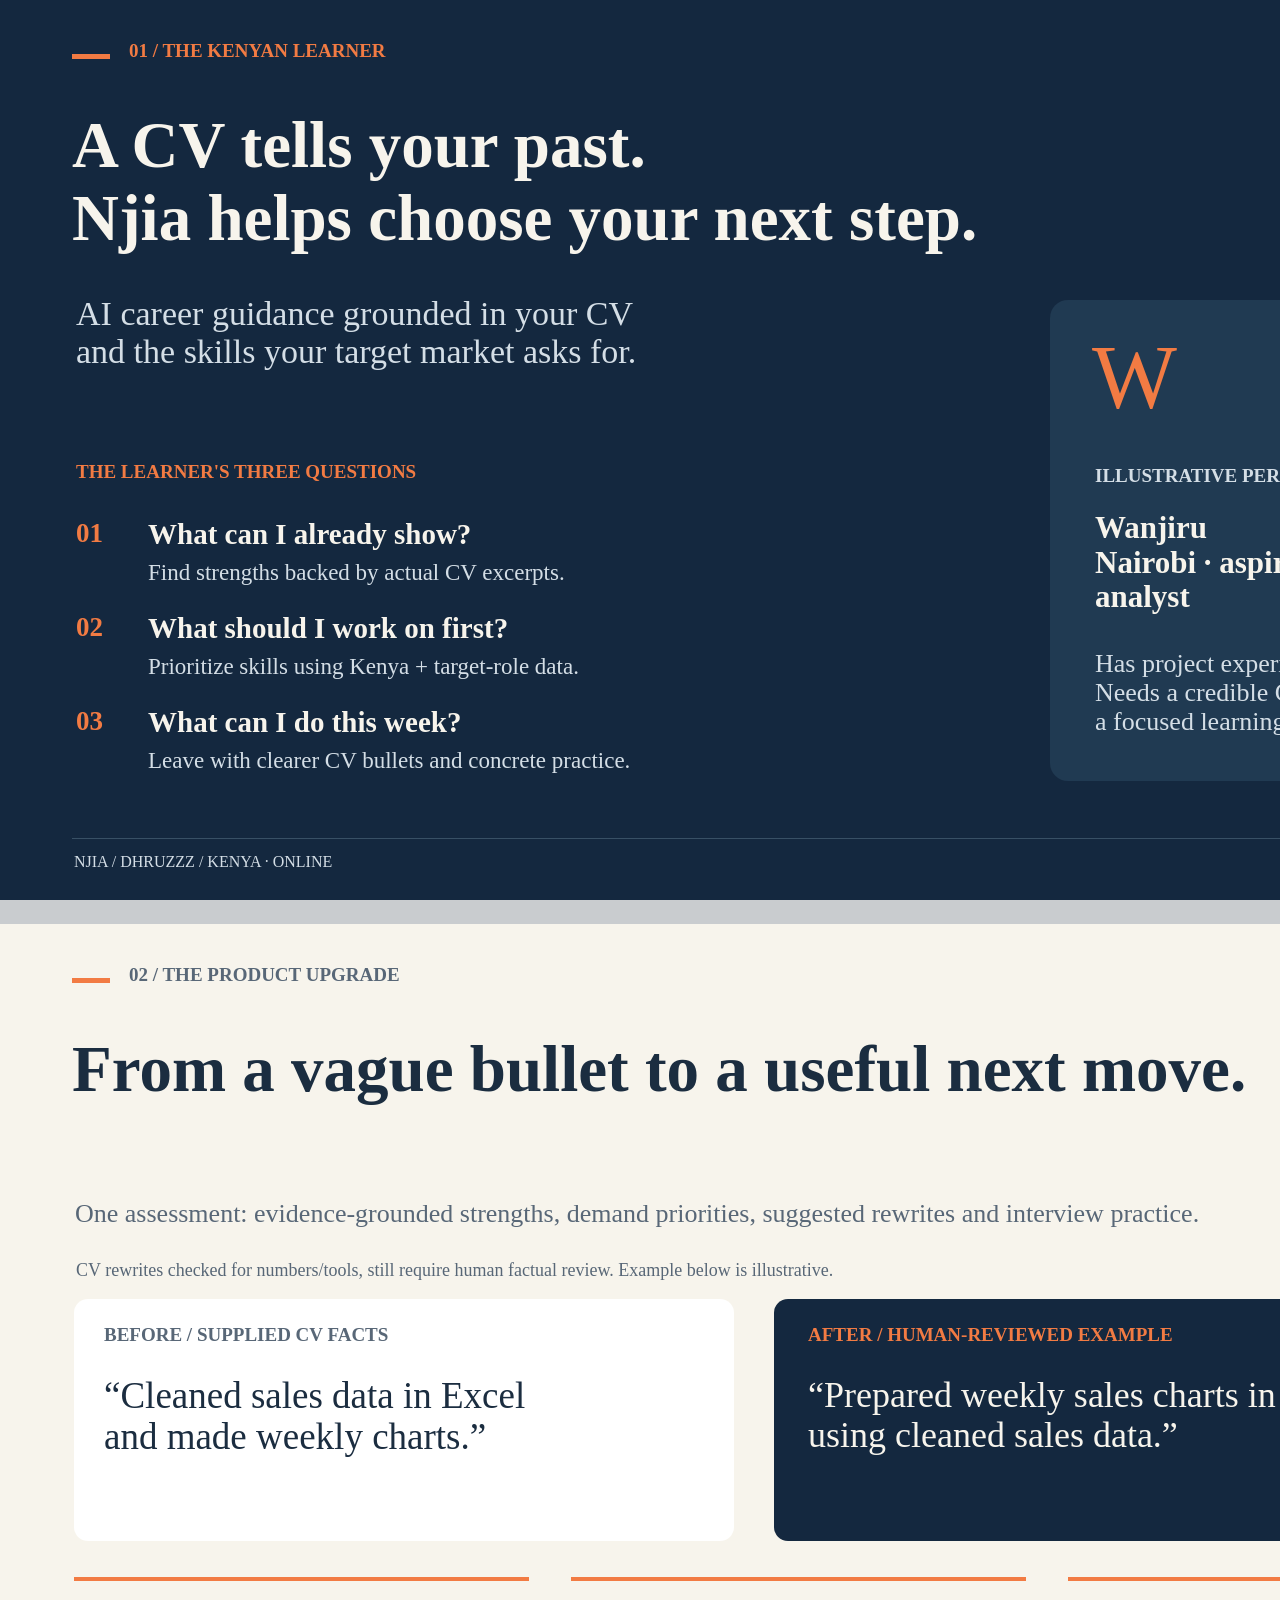
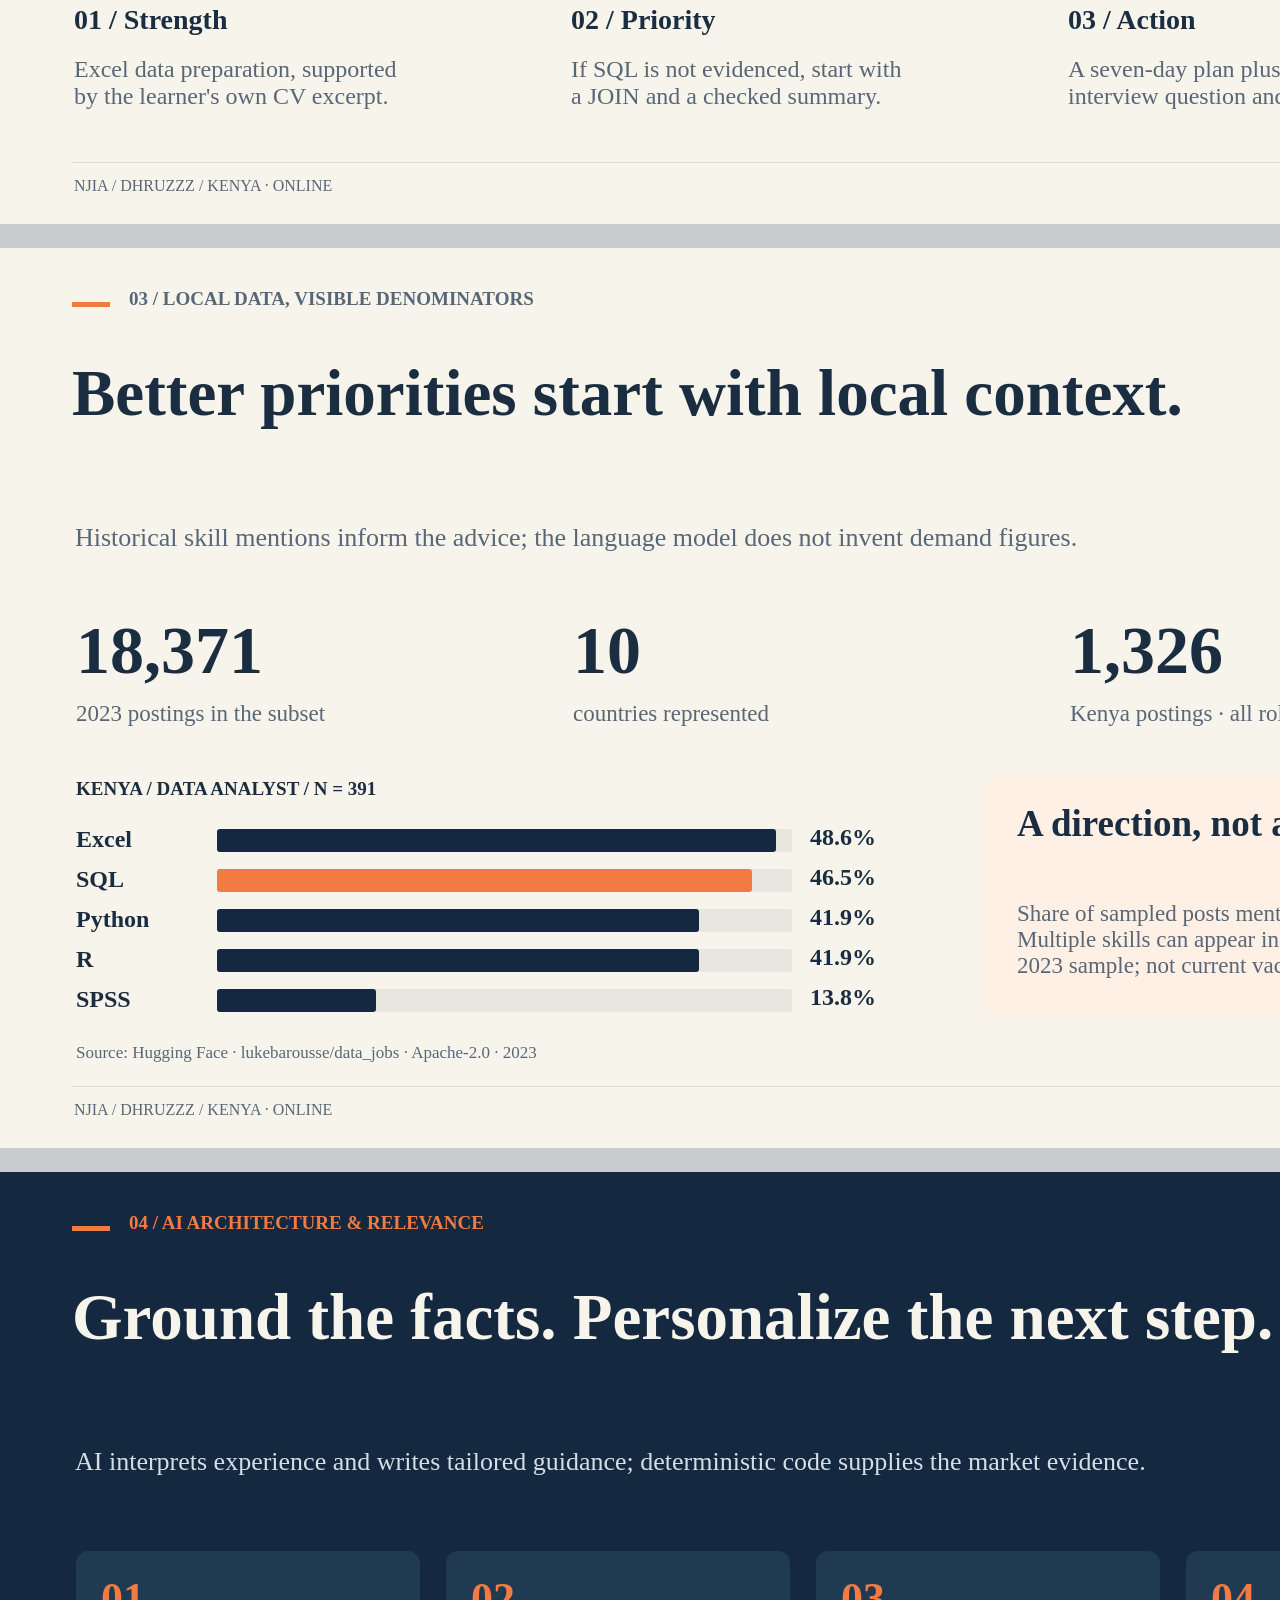
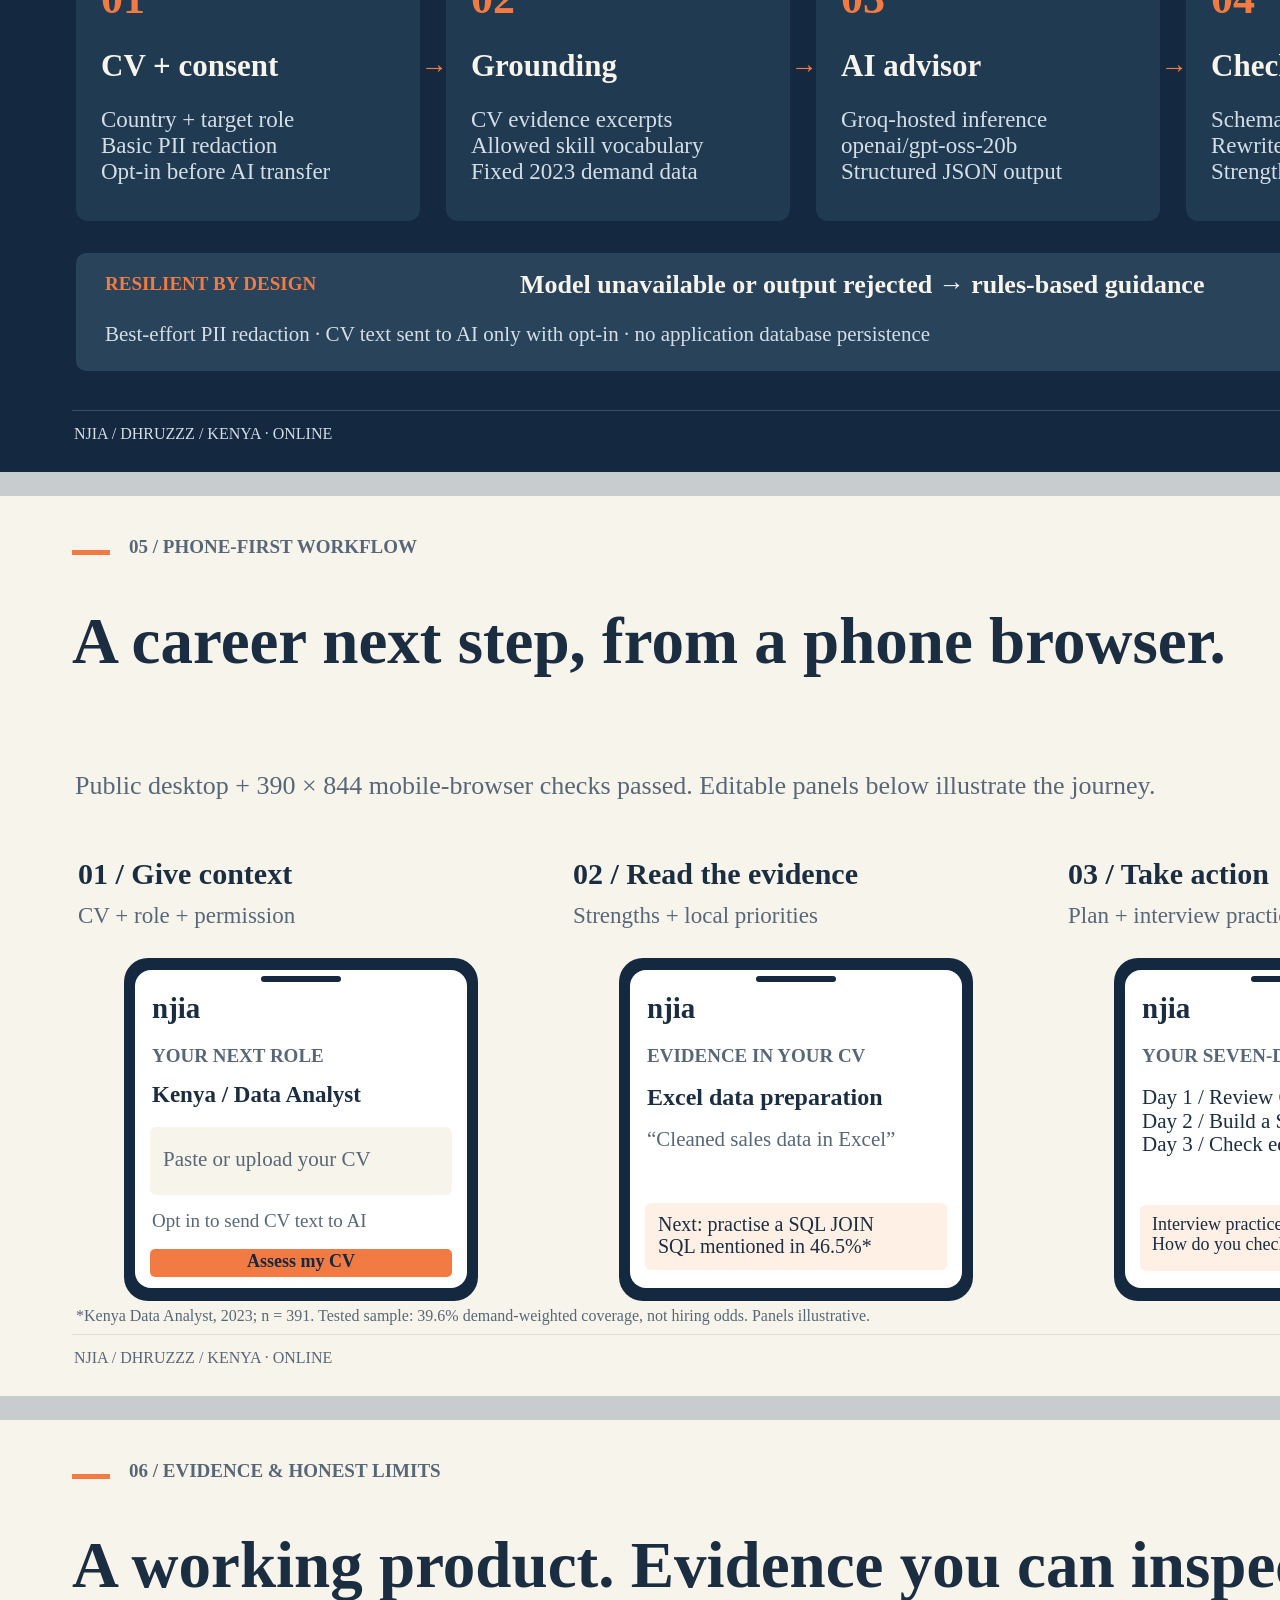
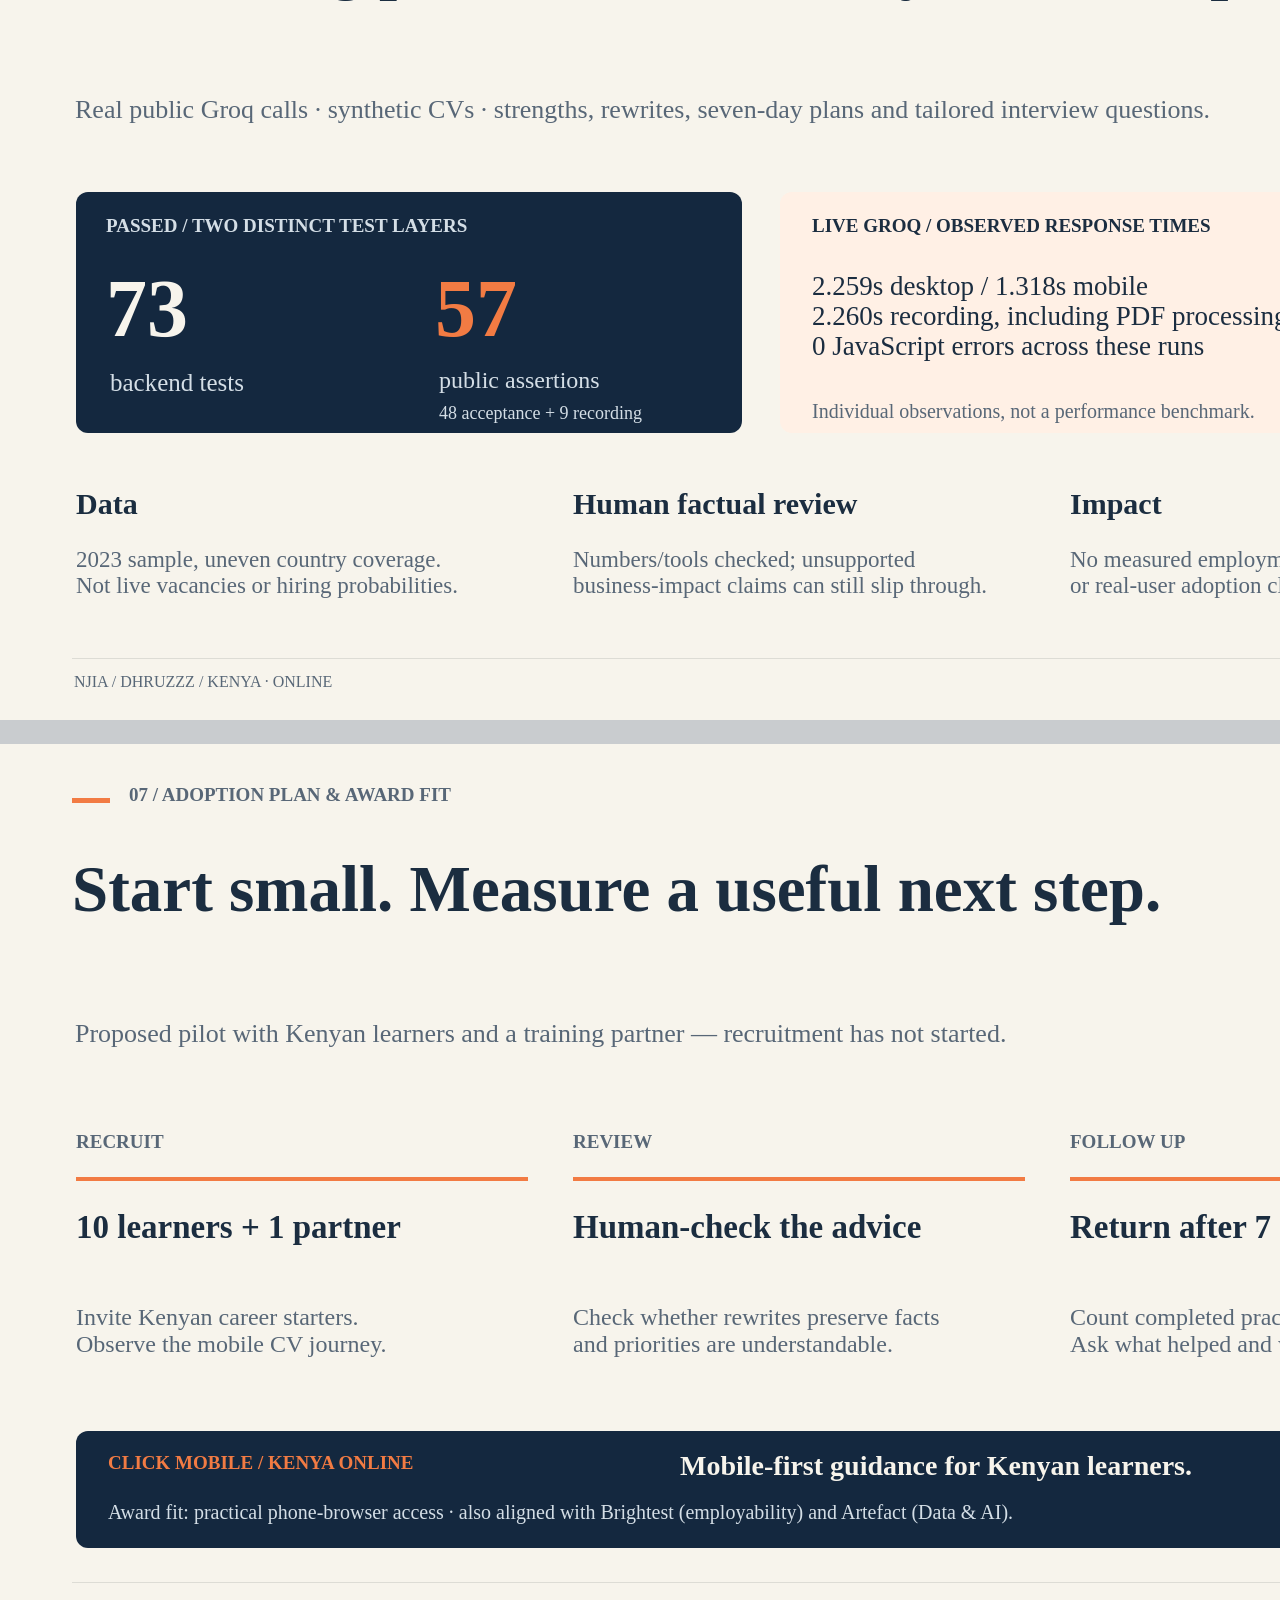
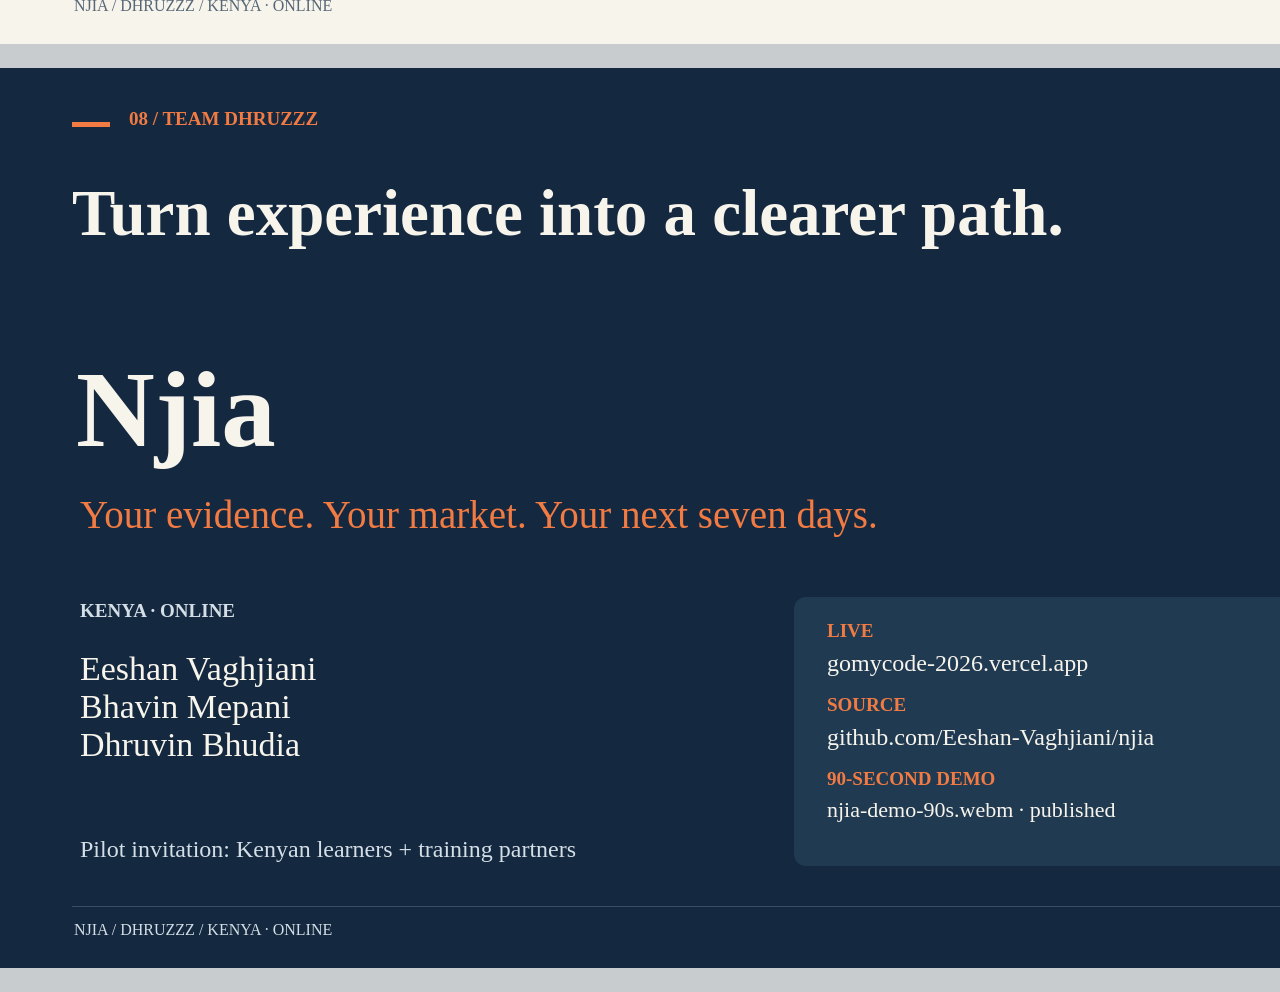
==== commit e77632b6: "Polish submission repository with demo screenshots and voiceover guide" ====
--- a/presentation/Njia-Dhruzzz.html
+++ b/presentation/Njia-Dhruzzz.html
@@ -6,4 +6,4 @@
 .shape,.text{position:absolute}.text{line-height:1.12;white-space:normal;overflow:visible}
 a{color:inherit;text-decoration:none} @media print{body{background:white}
 *{-webkit-print-color-adjust:exact;print-color-adjust:exact}}@media screen{.slide{margin:0 auto 24px}}</style>
-</head><body><section class="slide" aria-label="Slide 1" style="background:#14283F"><div class="shape" style="left:72px;top:54px;width:38px;height:5px;background:#F27B43;border-radius:0px;"></div><div class="text" style="left:129px;top:40px;width:1320px;height:31px;font-size:19px;color:#F27B43;font-weight:700;text-align:left;font-family:Segoe UI;">01  /  THE KENYAN LEARNER</div><div class="text" style="left:72px;top:109px;width:1456px;height:150px;font-size:65px;color:#F7F4EC;font-weight:700;text-align:left;font-family:Georgia;">A CV tells your past.<br>Njia helps choose your next step.</div><div class="shape" style="left:72px;top:838px;width:1456px;height:1px;background:#385065;border-radius:0px;"></div><div class="text" style="left:74px;top:853px;width:1100px;height:25px;font-size:16px;color:#D4DEE6;font-weight:400;text-align:left;font-family:Segoe UI;">NJIA  /  DHRUZZZ  /  KENYA · ONLINE</div><div class="text" style="left:1400px;top:851px;width:128px;height:28px;font-size:18px;color:#D4DEE6;font-weight:400;text-align:right;font-family:Segoe UI;">01 / 08</div><div class="text" style="left:76px;top:295px;width:920px;height:105px;font-size:34px;color:#D4DEE6;font-weight:400;text-align:left;font-family:Segoe UI;">AI career guidance grounded in your CV<br>and the skills your target market asks for.</div><div class="text" style="left:76px;top:461px;width:600px;height:32px;font-size:19px;color:#F27B43;font-weight:700;text-align:left;font-family:Segoe UI;">THE LEARNER&#x27;S THREE QUESTIONS</div><div class="text" style="left:76px;top:518px;width:55px;height:45px;font-size:27px;color:#F27B43;font-weight:700;text-align:left;font-family:Segoe UI;">01</div><div class="text" style="left:148px;top:518px;width:790px;height:42px;font-size:29px;color:#F7F4EC;font-weight:700;text-align:left;font-family:Segoe UI;">What can I already show?</div><div class="text" style="left:148px;top:560px;width:800px;height:39px;font-size:23px;color:#D4DEE6;font-weight:400;text-align:left;font-family:Segoe UI;">Find strengths backed by actual CV excerpts.</div><div class="text" style="left:76px;top:612px;width:55px;height:45px;font-size:27px;color:#F27B43;font-weight:700;text-align:left;font-family:Segoe UI;">02</div><div class="text" style="left:148px;top:612px;width:790px;height:42px;font-size:29px;color:#F7F4EC;font-weight:700;text-align:left;font-family:Segoe UI;">What should I work on first?</div><div class="text" style="left:148px;top:654px;width:800px;height:39px;font-size:23px;color:#D4DEE6;font-weight:400;text-align:left;font-family:Segoe UI;">Prioritize skills using Kenya + target-role data.</div><div class="text" style="left:76px;top:706px;width:55px;height:45px;font-size:27px;color:#F27B43;font-weight:700;text-align:left;font-family:Segoe UI;">03</div><div class="text" style="left:148px;top:706px;width:790px;height:42px;font-size:29px;color:#F7F4EC;font-weight:700;text-align:left;font-family:Segoe UI;">What can I do this week?</div><div class="text" style="left:148px;top:748px;width:800px;height:39px;font-size:23px;color:#D4DEE6;font-weight:400;text-align:left;font-family:Segoe UI;">Leave with clearer CV bullets and concrete practice.</div><div class="shape" style="left:1050px;top:300px;width:478px;height:481px;background:#203A52;border-radius:18px;"></div><div class="text" style="left:1092px;top:328px;width:130px;height:120px;font-size:90px;color:#F27B43;font-weight:400;text-align:left;font-family:Georgia;">W</div><div class="text" style="left:1095px;top:465px;width:380px;height:32px;font-size:19px;color:#D4DEE6;font-weight:700;text-align:left;font-family:Segoe UI;">ILLUSTRATIVE PERSONA</div><div class="text" style="left:1095px;top:511px;width:388px;height:112px;font-size:31px;color:#F7F4EC;font-weight:700;text-align:left;font-family:Segoe UI;">Wanjiru<br>Nairobi · aspiring data analyst</div><div class="text" style="left:1095px;top:649px;width:389px;height:107px;font-size:26px;color:#D4DEE6;font-weight:400;text-align:left;font-family:Segoe UI;">Has project experience.<br>Needs a credible CV and<br>a focused learning plan.</div></section><section class="slide" aria-label="Slide 2" style="background:#F7F4EC"><div class="shape" style="left:72px;top:54px;width:38px;height:5px;background:#F27B43;border-radius:0px;"></div><div class="text" style="left:129px;top:40px;width:1320px;height:31px;font-size:19px;color:#586777;font-weight:700;text-align:left;font-family:Segoe UI;">02  /  THE PRODUCT UPGRADE</div><div class="text" style="left:72px;top:109px;width:1456px;height:150px;font-size:65px;color:#1B2D40;font-weight:700;text-align:left;font-family:Georgia;">From a vague bullet to a useful next move.</div><div class="text" style="left:75px;top:275px;width:1440px;height:70px;font-size:26px;color:#586777;font-weight:400;text-align:left;font-family:Segoe UI;">One assessment: evidence-grounded strengths, demand priorities, suggested rewrites and interview practice.</div><div class="shape" style="left:72px;top:838px;width:1456px;height:1px;background:#DDDCD5;border-radius:0px;"></div><div class="text" style="left:74px;top:853px;width:1100px;height:25px;font-size:16px;color:#586777;font-weight:400;text-align:left;font-family:Segoe UI;">NJIA  /  DHRUZZZ  /  KENYA · ONLINE</div><div class="text" style="left:1400px;top:851px;width:128px;height:28px;font-size:18px;color:#586777;font-weight:400;text-align:right;font-family:Segoe UI;">02 / 08</div><div class="shape" style="left:74px;top:375px;width:660px;height:242px;background:#FFFFFF;border-radius:14px;"></div><div class="shape" style="left:774px;top:375px;width:754px;height:242px;background:#14283F;border-radius:14px;"></div><div class="text" style="left:104px;top:400px;width:580px;height:32px;font-size:19px;color:#586777;font-weight:700;text-align:left;font-family:Segoe UI;">BEFORE / SUPPLIED CV FACTS</div><div class="text" style="left:104px;top:451px;width:580px;height:113px;font-size:37px;color:#1B2D40;font-weight:400;text-align:left;font-family:Georgia;">“Cleaned sales data in Excel<br>and made weekly charts.”</div><div class="text" style="left:808px;top:400px;width:680px;height:32px;font-size:19px;color:#F27B43;font-weight:700;text-align:left;font-family:Segoe UI;">AFTER / HUMAN-REVIEWED EXAMPLE</div><div class="text" style="left:808px;top:451px;width:677px;height:113px;font-size:36px;color:#F7F4EC;font-weight:400;text-align:left;font-family:Georgia;">“Prepared weekly sales charts in Excel<br>using cleaned sales data.”</div><div class="shape" style="left:74px;top:653px;width:455px;height:4px;background:#F27B43;border-radius:0px;"></div><div class="text" style="left:74px;top:680px;width:455px;height:43px;font-size:28px;color:#1B2D40;font-weight:700;text-align:left;font-family:Segoe UI;">01 / Strength</div><div class="text" style="left:74px;top:732px;width:455px;height:72px;font-size:24px;color:#586777;font-weight:400;text-align:left;font-family:Segoe UI;">Excel data preparation, supported<br>by the learner&#x27;s own CV excerpt.</div><div class="shape" style="left:571px;top:653px;width:455px;height:4px;background:#F27B43;border-radius:0px;"></div><div class="text" style="left:571px;top:680px;width:455px;height:43px;font-size:28px;color:#1B2D40;font-weight:700;text-align:left;font-family:Segoe UI;">02 / Priority</div><div class="text" style="left:571px;top:732px;width:455px;height:72px;font-size:24px;color:#586777;font-weight:400;text-align:left;font-family:Segoe UI;">If SQL is not evidenced, start with<br>a JOIN and a checked summary.</div><div class="shape" style="left:1068px;top:653px;width:455px;height:4px;background:#F27B43;border-radius:0px;"></div><div class="text" style="left:1068px;top:680px;width:455px;height:43px;font-size:28px;color:#1B2D40;font-weight:700;text-align:left;font-family:Segoe UI;">03 / Action</div><div class="text" style="left:1068px;top:732px;width:455px;height:72px;font-size:24px;color:#586777;font-weight:400;text-align:left;font-family:Segoe UI;">A seven-day plan plus a tailored<br>interview question and rubric.</div><div class="text" style="left:76px;top:336px;width:1440px;height:28px;font-size:18px;color:#586777;font-weight:400;text-align:left;font-family:Segoe UI;">CV rewrites checked for numbers/tools, still require human factual review. Example below is illustrative.</div></section><section class="slide" aria-label="Slide 3" style="background:#F7F4EC"><div class="shape" style="left:72px;top:54px;width:38px;height:5px;background:#F27B43;border-radius:0px;"></div><div class="text" style="left:129px;top:40px;width:1320px;height:31px;font-size:19px;color:#586777;font-weight:700;text-align:left;font-family:Segoe UI;">03  /  LOCAL DATA, VISIBLE DENOMINATORS</div><div class="text" style="left:72px;top:109px;width:1456px;height:150px;font-size:65px;color:#1B2D40;font-weight:700;text-align:left;font-family:Georgia;">Better priorities start with local context.</div><div class="text" style="left:75px;top:275px;width:1440px;height:70px;font-size:26px;color:#586777;font-weight:400;text-align:left;font-family:Segoe UI;">Historical skill mentions inform the advice; the language model does not invent demand figures.</div><div class="shape" style="left:72px;top:838px;width:1456px;height:1px;background:#DDDCD5;border-radius:0px;"></div><div class="text" style="left:74px;top:853px;width:1100px;height:25px;font-size:16px;color:#586777;font-weight:400;text-align:left;font-family:Segoe UI;">NJIA  /  DHRUZZZ  /  KENYA · ONLINE</div><div class="text" style="left:1400px;top:851px;width:128px;height:28px;font-size:18px;color:#586777;font-weight:400;text-align:right;font-family:Segoe UI;">03 / 08</div><div class="text" style="left:76px;top:364px;width:450px;height:82px;font-size:68px;color:#1B2D40;font-weight:700;text-align:left;font-family:Georgia;">18,371</div><div class="text" style="left:76px;top:453px;width:455px;height:35px;font-size:23px;color:#586777;font-weight:400;text-align:left;font-family:Segoe UI;">2023 postings in the subset</div><div class="text" style="left:573px;top:364px;width:450px;height:82px;font-size:68px;color:#1B2D40;font-weight:700;text-align:left;font-family:Georgia;">10</div><div class="text" style="left:573px;top:453px;width:455px;height:35px;font-size:23px;color:#586777;font-weight:400;text-align:left;font-family:Segoe UI;">countries represented</div><div class="text" style="left:1070px;top:364px;width:450px;height:82px;font-size:68px;color:#1B2D40;font-weight:700;text-align:left;font-family:Georgia;">1,326</div><div class="text" style="left:1070px;top:453px;width:455px;height:35px;font-size:23px;color:#586777;font-weight:400;text-align:left;font-family:Segoe UI;">Kenya postings · all roles</div><div class="text" style="left:76px;top:530px;width:850px;height:32px;font-size:19px;color:#1B2D40;font-weight:700;text-align:left;font-family:Segoe UI;">KENYA / DATA ANALYST / N = 391</div><div class="text" style="left:76px;top:578px;width:132px;height:35px;font-size:24px;color:#1B2D40;font-weight:700;text-align:left;font-family:Segoe UI;">Excel</div><div class="shape" style="left:217px;top:581px;width:575px;height:23px;background:#E7E6DF;border-radius:3px;"></div><div class="shape" style="left:217px;top:581px;width:558.9px;height:23px;background:#14283F;border-radius:3px;"></div><div class="text" style="left:810px;top:576px;width:110px;height:36px;font-size:24px;color:#1B2D40;font-weight:700;text-align:left;font-family:Segoe UI;">48.6%</div><div class="text" style="left:76px;top:618px;width:132px;height:35px;font-size:24px;color:#1B2D40;font-weight:700;text-align:left;font-family:Segoe UI;">SQL</div><div class="shape" style="left:217px;top:621px;width:575px;height:23px;background:#E7E6DF;border-radius:3px;"></div><div class="shape" style="left:217px;top:621px;width:534.75px;height:23px;background:#F27B43;border-radius:3px;"></div><div class="text" style="left:810px;top:616px;width:110px;height:36px;font-size:24px;color:#1B2D40;font-weight:700;text-align:left;font-family:Segoe UI;">46.5%</div><div class="text" style="left:76px;top:658px;width:132px;height:35px;font-size:24px;color:#1B2D40;font-weight:700;text-align:left;font-family:Segoe UI;">Python</div><div class="shape" style="left:217px;top:661px;width:575px;height:23px;background:#E7E6DF;border-radius:3px;"></div><div class="shape" style="left:217px;top:661px;width:481.85px;height:23px;background:#14283F;border-radius:3px;"></div><div class="text" style="left:810px;top:656px;width:110px;height:36px;font-size:24px;color:#1B2D40;font-weight:700;text-align:left;font-family:Segoe UI;">41.9%</div><div class="text" style="left:76px;top:698px;width:132px;height:35px;font-size:24px;color:#1B2D40;font-weight:700;text-align:left;font-family:Segoe UI;">R</div><div class="shape" style="left:217px;top:701px;width:575px;height:23px;background:#E7E6DF;border-radius:3px;"></div><div class="shape" style="left:217px;top:701px;width:481.85px;height:23px;background:#14283F;border-radius:3px;"></div><div class="text" style="left:810px;top:696px;width:110px;height:36px;font-size:24px;color:#1B2D40;font-weight:700;text-align:left;font-family:Segoe UI;">41.9%</div><div class="text" style="left:76px;top:738px;width:132px;height:35px;font-size:24px;color:#1B2D40;font-weight:700;text-align:left;font-family:Segoe UI;">SPSS</div><div class="shape" style="left:217px;top:741px;width:575px;height:23px;background:#E7E6DF;border-radius:3px;"></div><div class="shape" style="left:217px;top:741px;width:158.7px;height:23px;background:#14283F;border-radius:3px;"></div><div class="text" style="left:810px;top:736px;width:110px;height:36px;font-size:24px;color:#1B2D40;font-weight:700;text-align:left;font-family:Segoe UI;">13.8%</div><div class="shape" style="left:985px;top:527px;width:543px;height:242px;background:#FFF0E5;border-radius:12px;"></div><div class="text" style="left:1017px;top:555px;width:480px;height:84px;font-size:37px;color:#1B2D40;font-weight:700;text-align:left;font-family:Georgia;">A direction, not a prediction.</div><div class="text" style="left:1017px;top:653px;width:477px;height:93px;font-size:23px;color:#586777;font-weight:400;text-align:left;font-family:Segoe UI;">Share of sampled posts mentioning each skill.<br>Multiple skills can appear in one posting.<br>2023 sample; not current vacancies.</div><div class="text" style="left:76px;top:795px;width:1400px;height:26px;font-size:17px;color:#586777;font-weight:400;text-align:left;font-family:Segoe UI;"><a href="https://huggingface.co/datasets/lukebarousse/data_jobs">Source: Hugging Face · lukebarousse/data_jobs · Apache-2.0 · 2023</a></div></section><section class="slide" aria-label="Slide 4" style="background:#14283F"><div class="shape" style="left:72px;top:54px;width:38px;height:5px;background:#F27B43;border-radius:0px;"></div><div class="text" style="left:129px;top:40px;width:1320px;height:31px;font-size:19px;color:#F27B43;font-weight:700;text-align:left;font-family:Segoe UI;">04  /  AI ARCHITECTURE &amp; RELEVANCE</div><div class="text" style="left:72px;top:109px;width:1456px;height:150px;font-size:65px;color:#F7F4EC;font-weight:700;text-align:left;font-family:Georgia;">Ground the facts. Personalize the next step.</div><div class="text" style="left:75px;top:275px;width:1440px;height:70px;font-size:26px;color:#D4DEE6;font-weight:400;text-align:left;font-family:Segoe UI;">AI interprets experience and writes tailored guidance; deterministic code supplies the market evidence.</div><div class="shape" style="left:72px;top:838px;width:1456px;height:1px;background:#385065;border-radius:0px;"></div><div class="text" style="left:74px;top:853px;width:1100px;height:25px;font-size:16px;color:#D4DEE6;font-weight:400;text-align:left;font-family:Segoe UI;">NJIA  /  DHRUZZZ  /  KENYA · ONLINE</div><div class="text" style="left:1400px;top:851px;width:128px;height:28px;font-size:18px;color:#D4DEE6;font-weight:400;text-align:right;font-family:Segoe UI;">04 / 08</div><div class="shape" style="left:76px;top:379px;width:344px;height:270px;background:#203A52;border-radius:12px;"></div><div class="text" style="left:101px;top:402px;width:285px;height:64px;font-size:44px;color:#F27B43;font-weight:700;text-align:left;font-family:Georgia;">01</div><div class="text" style="left:101px;top:477px;width:294px;height:45px;font-size:31px;color:#F7F4EC;font-weight:700;text-align:left;font-family:Segoe UI;">CV + consent</div><div class="text" style="left:101px;top:535px;width:297px;height:102px;font-size:23px;color:#D4DEE6;font-weight:400;text-align:left;font-family:Segoe UI;">Country + target role<br>Basic PII redaction<br>Opt-in before AI transfer</div><div class="text" style="left:420px;top:480px;width:28px;height:50px;font-size:27px;color:#F27B43;font-weight:700;text-align:center;font-family:Segoe UI;">→</div><div class="shape" style="left:446px;top:379px;width:344px;height:270px;background:#203A52;border-radius:12px;"></div><div class="text" style="left:471px;top:402px;width:285px;height:64px;font-size:44px;color:#F27B43;font-weight:700;text-align:left;font-family:Georgia;">02</div><div class="text" style="left:471px;top:477px;width:294px;height:45px;font-size:31px;color:#F7F4EC;font-weight:700;text-align:left;font-family:Segoe UI;">Grounding</div><div class="text" style="left:471px;top:535px;width:297px;height:102px;font-size:23px;color:#D4DEE6;font-weight:400;text-align:left;font-family:Segoe UI;">CV evidence excerpts<br>Allowed skill vocabulary<br>Fixed 2023 demand data</div><div class="text" style="left:790px;top:480px;width:28px;height:50px;font-size:27px;color:#F27B43;font-weight:700;text-align:center;font-family:Segoe UI;">→</div><div class="shape" style="left:816px;top:379px;width:344px;height:270px;background:#203A52;border-radius:12px;"></div><div class="text" style="left:841px;top:402px;width:285px;height:64px;font-size:44px;color:#F27B43;font-weight:700;text-align:left;font-family:Georgia;">03</div><div class="text" style="left:841px;top:477px;width:294px;height:45px;font-size:31px;color:#F7F4EC;font-weight:700;text-align:left;font-family:Segoe UI;">AI advisor</div><div class="text" style="left:841px;top:535px;width:297px;height:102px;font-size:23px;color:#D4DEE6;font-weight:400;text-align:left;font-family:Segoe UI;">Groq-hosted inference<br>openai/gpt-oss-20b<br>Structured JSON output</div><div class="text" style="left:1160px;top:480px;width:28px;height:50px;font-size:27px;color:#F27B43;font-weight:700;text-align:center;font-family:Segoe UI;">→</div><div class="shape" style="left:1186px;top:379px;width:344px;height:270px;background:#203A52;border-radius:12px;"></div><div class="text" style="left:1211px;top:402px;width:285px;height:64px;font-size:44px;color:#F27B43;font-weight:700;text-align:left;font-family:Georgia;">04</div><div class="text" style="left:1211px;top:477px;width:294px;height:45px;font-size:31px;color:#F7F4EC;font-weight:700;text-align:left;font-family:Segoe UI;">Checked advice</div><div class="text" style="left:1211px;top:535px;width:297px;height:102px;font-size:23px;color:#D4DEE6;font-weight:400;text-align:left;font-family:Segoe UI;">Schema + quote checks<br>Rewrite number/tool checks<br>Strengths → plan → practice</div><div class="shape" style="left:76px;top:681px;width:1452px;height:118px;background:#29435B;border-radius:10px;"></div><div class="text" style="left:105px;top:701px;width:380px;height:32px;font-size:19px;color:#F27B43;font-weight:700;text-align:left;font-family:Segoe UI;">RESILIENT BY DESIGN</div><div class="text" style="left:520px;top:698px;width:975px;height:37px;font-size:26px;color:#F7F4EC;font-weight:700;text-align:left;font-family:Segoe UI;">Model unavailable or output rejected → rules-based guidance</div><div class="text" style="left:105px;top:751px;width:1385px;height:30px;font-size:21px;color:#D4DEE6;font-weight:400;text-align:left;font-family:Segoe UI;">Best-effort PII redaction · CV text sent to AI only with opt-in · no application database persistence</div></section><section class="slide" aria-label="Slide 5" style="background:#F7F4EC"><div class="shape" style="left:72px;top:54px;width:38px;height:5px;background:#F27B43;border-radius:0px;"></div><div class="text" style="left:129px;top:40px;width:1320px;height:31px;font-size:19px;color:#586777;font-weight:700;text-align:left;font-family:Segoe UI;">05  /  PHONE-FIRST WORKFLOW</div><div class="text" style="left:72px;top:109px;width:1456px;height:150px;font-size:65px;color:#1B2D40;font-weight:700;text-align:left;font-family:Georgia;">A career next step, from a phone browser.</div><div class="text" style="left:75px;top:275px;width:1440px;height:70px;font-size:26px;color:#586777;font-weight:400;text-align:left;font-family:Segoe UI;">Public desktop + 390 × 844 mobile-browser checks passed. Editable panels below illustrate the journey.</div><div class="shape" style="left:72px;top:838px;width:1456px;height:1px;background:#DDDCD5;border-radius:0px;"></div><div class="text" style="left:74px;top:853px;width:1100px;height:25px;font-size:16px;color:#586777;font-weight:400;text-align:left;font-family:Segoe UI;">NJIA  /  DHRUZZZ  /  KENYA · ONLINE</div><div class="text" style="left:1400px;top:851px;width:128px;height:28px;font-size:18px;color:#586777;font-weight:400;text-align:right;font-family:Segoe UI;">05 / 08</div><div class="text" style="left:78px;top:361px;width:455px;height:40px;font-size:30px;color:#1B2D40;font-weight:700;text-align:left;font-family:Segoe UI;">01 / Give context</div><div class="text" style="left:78px;top:407px;width:455px;height:35px;font-size:23px;color:#586777;font-weight:400;text-align:left;font-family:Segoe UI;">CV + role + permission</div><div class="shape" style="left:124px;top:462px;width:354px;height:343px;background:#14283F;border-radius:24px;"></div><div class="shape" style="left:135px;top:474px;width:332px;height:318px;background:#FFFFFF;border-radius:16px;"></div><div class="shape" style="left:261px;top:480px;width:80px;height:6px;background:#14283F;border-radius:3px;"></div><div class="text" style="left:152px;top:496px;width:288px;height:37px;font-size:29px;color:#1B2D40;font-weight:700;text-align:left;font-family:Georgia;">njia</div><div class="text" style="left:152px;top:549px;width:280px;height:32px;font-size:19px;color:#586777;font-weight:700;text-align:left;font-family:Segoe UI;">YOUR NEXT ROLE</div><div class="text" style="left:152px;top:586px;width:295px;height:33px;font-size:23px;color:#1B2D40;font-weight:700;text-align:left;font-family:Segoe UI;">Kenya  /  Data Analyst</div><div class="shape" style="left:150px;top:631px;width:302px;height:68px;background:#F7F4EC;border-radius:6px;"></div><div class="text" style="left:163px;top:652px;width:270px;height:31px;font-size:21px;color:#586777;font-weight:400;text-align:left;font-family:Segoe UI;">Paste or upload your CV</div><div class="text" style="left:152px;top:714px;width:292px;height:32px;font-size:19px;color:#586777;font-weight:400;text-align:left;font-family:Segoe UI;">Opt in to send CV text to AI</div><div class="shape" style="left:150px;top:753px;width:302px;height:28px;background:#F27B43;border-radius:5px;"></div><div class="text" style="left:154px;top:755px;width:294px;height:25px;font-size:18px;color:#14283F;font-weight:700;text-align:center;font-family:Segoe UI;">Assess my CV</div><div class="text" style="left:573px;top:361px;width:455px;height:40px;font-size:30px;color:#1B2D40;font-weight:700;text-align:left;font-family:Segoe UI;">02 / Read the evidence</div><div class="text" style="left:573px;top:407px;width:455px;height:35px;font-size:23px;color:#586777;font-weight:400;text-align:left;font-family:Segoe UI;">Strengths + local priorities</div><div class="shape" style="left:619px;top:462px;width:354px;height:343px;background:#14283F;border-radius:24px;"></div><div class="shape" style="left:630px;top:474px;width:332px;height:318px;background:#FFFFFF;border-radius:16px;"></div><div class="shape" style="left:756px;top:480px;width:80px;height:6px;background:#14283F;border-radius:3px;"></div><div class="text" style="left:647px;top:496px;width:288px;height:37px;font-size:29px;color:#1B2D40;font-weight:700;text-align:left;font-family:Georgia;">njia</div><div class="text" style="left:647px;top:549px;width:295px;height:32px;font-size:19px;color:#586777;font-weight:700;text-align:left;font-family:Segoe UI;">EVIDENCE IN YOUR CV</div><div class="text" style="left:647px;top:588px;width:296px;height:35px;font-size:24px;color:#1B2D40;font-weight:700;text-align:left;font-family:Segoe UI;">Excel data preparation</div><div class="text" style="left:647px;top:632px;width:290px;height:61px;font-size:21px;color:#586777;font-weight:400;text-align:left;font-family:Segoe UI;">“Cleaned sales data in Excel”</div><div class="shape" style="left:645px;top:707px;width:302px;height:67px;background:#FFF0E5;border-radius:6px;"></div><div class="text" style="left:658px;top:717px;width:277px;height:56px;font-size:20px;color:#1B2D40;font-weight:400;text-align:left;font-family:Segoe UI;">Next: practise a SQL JOIN<br>SQL mentioned in 46.5%*</div><div class="text" style="left:1068px;top:361px;width:455px;height:40px;font-size:30px;color:#1B2D40;font-weight:700;text-align:left;font-family:Segoe UI;">03 / Take action</div><div class="text" style="left:1068px;top:407px;width:455px;height:35px;font-size:23px;color:#586777;font-weight:400;text-align:left;font-family:Segoe UI;">Plan + interview practice</div><div class="shape" style="left:1114px;top:462px;width:354px;height:343px;background:#14283F;border-radius:24px;"></div><div class="shape" style="left:1125px;top:474px;width:332px;height:318px;background:#FFFFFF;border-radius:16px;"></div><div class="shape" style="left:1251px;top:480px;width:80px;height:6px;background:#14283F;border-radius:3px;"></div><div class="text" style="left:1142px;top:496px;width:288px;height:37px;font-size:29px;color:#1B2D40;font-weight:700;text-align:left;font-family:Georgia;">njia</div><div class="text" style="left:1142px;top:549px;width:292px;height:32px;font-size:19px;color:#586777;font-weight:700;text-align:left;font-family:Segoe UI;">YOUR SEVEN-DAY PLAN</div><div class="text" style="left:1142px;top:590px;width:296px;height:106px;font-size:21px;color:#1B2D40;font-weight:400;text-align:left;font-family:Segoe UI;">Day 1  /  Review CV evidence<br>Day 2  /  Build a SQL exercise<br>Day 3  /  Check edge cases</div><div class="shape" style="left:1140px;top:709px;width:302px;height:66px;background:#FFF0E5;border-radius:6px;"></div><div class="text" style="left:1152px;top:718px;width:283px;height:56px;font-size:18px;color:#1B2D40;font-weight:400;text-align:left;font-family:Segoe UI;">Interview practice<br>How do you check duplicates?</div><div class="text" style="left:76px;top:811px;width:1440px;height:24px;font-size:16px;color:#586777;font-weight:400;text-align:left;font-family:Segoe UI;">*Kenya Data Analyst, 2023; n = 391. Tested sample: 39.6% demand-weighted coverage, not hiring odds. Panels illustrative.</div></section><section class="slide" aria-label="Slide 6" style="background:#F7F4EC"><div class="shape" style="left:72px;top:54px;width:38px;height:5px;background:#F27B43;border-radius:0px;"></div><div class="text" style="left:129px;top:40px;width:1320px;height:31px;font-size:19px;color:#586777;font-weight:700;text-align:left;font-family:Segoe UI;">06  /  EVIDENCE &amp; HONEST LIMITS</div><div class="text" style="left:72px;top:109px;width:1456px;height:150px;font-size:65px;color:#1B2D40;font-weight:700;text-align:left;font-family:Georgia;">A working product. Evidence you can inspect.</div><div class="text" style="left:75px;top:275px;width:1440px;height:70px;font-size:26px;color:#586777;font-weight:400;text-align:left;font-family:Segoe UI;">Real public Groq calls · synthetic CVs · strengths, rewrites, seven-day plans and tailored interview questions.</div><div class="shape" style="left:72px;top:838px;width:1456px;height:1px;background:#DDDCD5;border-radius:0px;"></div><div class="text" style="left:74px;top:853px;width:1100px;height:25px;font-size:16px;color:#586777;font-weight:400;text-align:left;font-family:Segoe UI;">NJIA  /  DHRUZZZ  /  KENYA · ONLINE</div><div class="text" style="left:1400px;top:851px;width:128px;height:28px;font-size:18px;color:#586777;font-weight:400;text-align:right;font-family:Segoe UI;">06 / 08</div><div class="shape" style="left:76px;top:372px;width:666px;height:241px;background:#14283F;border-radius:12px;"></div><div class="text" style="left:106px;top:395px;width:600px;height:32px;font-size:19px;color:#D4DEE6;font-weight:700;text-align:left;font-family:Segoe UI;">PASSED / TWO DISTINCT TEST LAYERS</div><div class="text" style="left:106px;top:443px;width:270px;height:98px;font-size:82px;color:#F7F4EC;font-weight:700;text-align:left;font-family:Georgia;">72</div><div class="text" style="left:435px;top:443px;width:270px;height:98px;font-size:82px;color:#F27B43;font-weight:700;text-align:left;font-family:Georgia;">57</div><div class="text" style="left:110px;top:549px;width:290px;height:36px;font-size:25px;color:#D4DEE6;font-weight:400;text-align:left;font-family:Segoe UI;">backend tests</div><div class="text" style="left:439px;top:547px;width:276px;height:33px;font-size:24px;color:#D4DEE6;font-weight:400;text-align:left;font-family:Segoe UI;">public assertions</div><div class="text" style="left:439px;top:583px;width:278px;height:25px;font-size:18px;color:#D4DEE6;font-weight:400;text-align:left;font-family:Segoe UI;">48 acceptance + 9 recording</div><div class="shape" style="left:780px;top:372px;width:748px;height:241px;background:#FFF0E5;border-radius:12px;"></div><div class="text" style="left:812px;top:395px;width:680px;height:32px;font-size:19px;color:#1B2D40;font-weight:700;text-align:left;font-family:Segoe UI;">LIVE GROQ / OBSERVED RESPONSE TIMES</div><div class="text" style="left:812px;top:451px;width:678px;height:110px;font-size:27px;color:#1B2D40;font-weight:400;text-align:left;font-family:Segoe UI;">2.259s desktop  /  1.318s mobile<br>2.260s recording, including PDF processing<br>0 JavaScript errors across these runs</div><div class="text" style="left:812px;top:580px;width:678px;height:27px;font-size:20px;color:#586777;font-weight:400;text-align:left;font-family:Segoe UI;">Individual observations, not a performance benchmark.</div><div class="text" style="left:76px;top:667px;width:452px;height:43px;font-size:30px;color:#1B2D40;font-weight:700;text-align:left;font-family:Georgia;">Data</div><div class="text" style="left:76px;top:727px;width:456px;height:72px;font-size:23px;color:#586777;font-weight:400;text-align:left;font-family:Segoe UI;">2023 sample, uneven country coverage.<br>Not live vacancies or hiring probabilities.</div><div class="text" style="left:573px;top:667px;width:452px;height:43px;font-size:30px;color:#1B2D40;font-weight:700;text-align:left;font-family:Georgia;">Human factual review</div><div class="text" style="left:573px;top:727px;width:456px;height:72px;font-size:23px;color:#586777;font-weight:400;text-align:left;font-family:Segoe UI;">Numbers/tools checked; unsupported<br>business-impact claims can still slip through.</div><div class="text" style="left:1070px;top:667px;width:452px;height:43px;font-size:30px;color:#1B2D40;font-weight:700;text-align:left;font-family:Georgia;">Impact</div><div class="text" style="left:1070px;top:727px;width:456px;height:72px;font-size:23px;color:#586777;font-weight:400;text-align:left;font-family:Segoe UI;">No measured employment outcomes<br>or real-user adoption claimed.</div></section><section class="slide" aria-label="Slide 7" style="background:#F7F4EC"><div class="shape" style="left:72px;top:54px;width:38px;height:5px;background:#F27B43;border-radius:0px;"></div><div class="text" style="left:129px;top:40px;width:1320px;height:31px;font-size:19px;color:#586777;font-weight:700;text-align:left;font-family:Segoe UI;">07  /  ADOPTION PLAN &amp; AWARD FIT</div><div class="text" style="left:72px;top:109px;width:1456px;height:150px;font-size:65px;color:#1B2D40;font-weight:700;text-align:left;font-family:Georgia;">Start small. Measure a useful next step.</div><div class="text" style="left:75px;top:275px;width:1440px;height:70px;font-size:26px;color:#586777;font-weight:400;text-align:left;font-family:Segoe UI;">Proposed pilot with Kenyan learners and a training partner — recruitment has not started.</div><div class="shape" style="left:72px;top:838px;width:1456px;height:1px;background:#DDDCD5;border-radius:0px;"></div><div class="text" style="left:74px;top:853px;width:1100px;height:25px;font-size:16px;color:#586777;font-weight:400;text-align:left;font-family:Segoe UI;">NJIA  /  DHRUZZZ  /  KENYA · ONLINE</div><div class="text" style="left:1400px;top:851px;width:128px;height:28px;font-size:18px;color:#586777;font-weight:400;text-align:right;font-family:Segoe UI;">07 / 08</div><div class="text" style="left:76px;top:387px;width:455px;height:32px;font-size:19px;color:#586777;font-weight:700;text-align:left;font-family:Segoe UI;">RECRUIT</div><div class="shape" style="left:76px;top:433px;width:452px;height:4px;background:#F27B43;border-radius:0px;"></div><div class="text" style="left:76px;top:465px;width:454px;height:78px;font-size:33px;color:#1B2D40;font-weight:700;text-align:left;font-family:Georgia;">10 learners + 1 partner</div><div class="text" style="left:76px;top:560px;width:455px;height:97px;font-size:24px;color:#586777;font-weight:400;text-align:left;font-family:Segoe UI;">Invite Kenyan career starters.<br>Observe the mobile CV journey.</div><div class="text" style="left:573px;top:387px;width:455px;height:32px;font-size:19px;color:#586777;font-weight:700;text-align:left;font-family:Segoe UI;">REVIEW</div><div class="shape" style="left:573px;top:433px;width:452px;height:4px;background:#F27B43;border-radius:0px;"></div><div class="text" style="left:573px;top:465px;width:454px;height:78px;font-size:33px;color:#1B2D40;font-weight:700;text-align:left;font-family:Georgia;">Human-check the advice</div><div class="text" style="left:573px;top:560px;width:455px;height:97px;font-size:24px;color:#586777;font-weight:400;text-align:left;font-family:Segoe UI;">Check whether rewrites preserve facts<br>and priorities are understandable.</div><div class="text" style="left:1070px;top:387px;width:455px;height:32px;font-size:19px;color:#586777;font-weight:700;text-align:left;font-family:Segoe UI;">FOLLOW UP</div><div class="shape" style="left:1070px;top:433px;width:452px;height:4px;background:#F27B43;border-radius:0px;"></div><div class="text" style="left:1070px;top:465px;width:454px;height:78px;font-size:33px;color:#1B2D40;font-weight:700;text-align:left;font-family:Georgia;">Return after 7 days</div><div class="text" style="left:1070px;top:560px;width:455px;height:97px;font-size:24px;color:#586777;font-weight:400;text-align:left;font-family:Segoe UI;">Count completed practice artifacts.<br>Ask what helped and what blocked progress.</div><div class="shape" style="left:76px;top:687px;width:1452px;height:117px;background:#14283F;border-radius:12px;"></div><div class="text" style="left:108px;top:708px;width:570px;height:32px;font-size:19px;color:#F27B43;font-weight:700;text-align:left;font-family:Segoe UI;">CLICK MOBILE / KENYA ONLINE</div><div class="text" style="left:680px;top:706px;width:805px;height:38px;font-size:28px;color:#F7F4EC;font-weight:700;text-align:left;font-family:Segoe UI;">Mobile-first guidance for Kenyan learners.</div><div class="text" style="left:108px;top:757px;width:1384px;height:28px;font-size:20px;color:#D4DEE6;font-weight:400;text-align:left;font-family:Segoe UI;">Award fit: practical phone-browser access · also aligned with Brightest (employability) and Artefact (Data &amp; AI).</div></section><section class="slide" aria-label="Slide 8" style="background:#14283F"><div class="shape" style="left:72px;top:54px;width:38px;height:5px;background:#F27B43;border-radius:0px;"></div><div class="text" style="left:129px;top:40px;width:1320px;height:31px;font-size:19px;color:#F27B43;font-weight:700;text-align:left;font-family:Segoe UI;">08  /  TEAM DHRUZZZ</div><div class="text" style="left:72px;top:109px;width:1456px;height:150px;font-size:65px;color:#F7F4EC;font-weight:700;text-align:left;font-family:Georgia;">Turn experience into a clearer path.</div><div class="shape" style="left:72px;top:838px;width:1456px;height:1px;background:#385065;border-radius:0px;"></div><div class="text" style="left:74px;top:853px;width:1100px;height:25px;font-size:16px;color:#D4DEE6;font-weight:400;text-align:left;font-family:Segoe UI;">NJIA  /  DHRUZZZ  /  KENYA · ONLINE</div><div class="text" style="left:1400px;top:851px;width:128px;height:28px;font-size:18px;color:#D4DEE6;font-weight:400;text-align:right;font-family:Segoe UI;">08 / 08</div><div class="text" style="left:76px;top:281px;width:680px;height:133px;font-size:109px;color:#F7F4EC;font-weight:700;text-align:left;font-family:Georgia;">Njia</div><div class="text" style="left:80px;top:425px;width:1415px;height:69px;font-size:39px;color:#F27B43;font-weight:400;text-align:left;font-family:Georgia;">Your evidence. Your market. Your next seven days.</div><div class="text" style="left:80px;top:532px;width:600px;height:32px;font-size:19px;color:#D4DEE6;font-weight:700;text-align:left;font-family:Segoe UI;">KENYA · ONLINE</div><div class="text" style="left:80px;top:582px;width:620px;height:155px;font-size:34px;color:#F7F4EC;font-weight:400;text-align:left;font-family:Segoe UI;">Eeshan Vaghjiani<br>Bhavin Mepani<br>Dhruvin Bhudia</div><div class="shape" style="left:794px;top:529px;width:734px;height:269px;background:#203A52;border-radius:12px;"></div><div class="text" style="left:827px;top:552px;width:630px;height:32px;font-size:19px;color:#F27B43;font-weight:700;text-align:left;font-family:Segoe UI;">LIVE</div><div class="text" style="left:827px;top:582px;width:669px;height:38px;font-size:24px;color:#F7F4EC;font-weight:400;text-align:left;font-family:Segoe UI;"><a href="https://gomycode-2026.vercel.app">gomycode-2026.vercel.app</a></div><div class="text" style="left:827px;top:626px;width:630px;height:32px;font-size:19px;color:#F27B43;font-weight:700;text-align:left;font-family:Segoe UI;">SOURCE</div><div class="text" style="left:827px;top:656px;width:669px;height:38px;font-size:24px;color:#F7F4EC;font-weight:400;text-align:left;font-family:Segoe UI;"><a href="https://github.com/Eeshan-Vaghjiani/njia">github.com/Eeshan-Vaghjiani/njia</a></div><div class="text" style="left:827px;top:700px;width:630px;height:32px;font-size:19px;color:#F27B43;font-weight:700;text-align:left;font-family:Segoe UI;">90-SECOND DEMO</div><div class="text" style="left:827px;top:730px;width:669px;height:38px;font-size:22px;color:#F7F4EC;font-weight:400;text-align:left;font-family:Segoe UI;"><a href="https://github.com/Eeshan-Vaghjiani/njia/releases/download/demo-v1/njia-demo-90s.webm">njia-demo-90s.webm · release upload pending</a></div><div class="text" style="left:80px;top:768px;width:690px;height:37px;font-size:24px;color:#D4DEE6;font-weight:400;text-align:left;font-family:Segoe UI;">Pilot invitation: Kenyan learners + training partners</div></section></body></html>+</head><body><section class="slide" aria-label="Slide 1" style="background:#14283F"><div class="shape" style="left:72px;top:54px;width:38px;height:5px;background:#F27B43;border-radius:0px;"></div><div class="text" style="left:129px;top:40px;width:1320px;height:31px;font-size:19px;color:#F27B43;font-weight:700;text-align:left;font-family:Segoe UI;">01  /  THE KENYAN LEARNER</div><div class="text" style="left:72px;top:109px;width:1456px;height:150px;font-size:65px;color:#F7F4EC;font-weight:700;text-align:left;font-family:Georgia;">A CV tells your past.<br>Njia helps choose your next step.</div><div class="shape" style="left:72px;top:838px;width:1456px;height:1px;background:#385065;border-radius:0px;"></div><div class="text" style="left:74px;top:853px;width:1100px;height:25px;font-size:16px;color:#D4DEE6;font-weight:400;text-align:left;font-family:Segoe UI;">NJIA  /  DHRUZZZ  /  KENYA · ONLINE</div><div class="text" style="left:1400px;top:851px;width:128px;height:28px;font-size:18px;color:#D4DEE6;font-weight:400;text-align:right;font-family:Segoe UI;">01 / 08</div><div class="text" style="left:76px;top:295px;width:920px;height:105px;font-size:34px;color:#D4DEE6;font-weight:400;text-align:left;font-family:Segoe UI;">AI career guidance grounded in your CV<br>and the skills your target market asks for.</div><div class="text" style="left:76px;top:461px;width:600px;height:32px;font-size:19px;color:#F27B43;font-weight:700;text-align:left;font-family:Segoe UI;">THE LEARNER&#x27;S THREE QUESTIONS</div><div class="text" style="left:76px;top:518px;width:55px;height:45px;font-size:27px;color:#F27B43;font-weight:700;text-align:left;font-family:Segoe UI;">01</div><div class="text" style="left:148px;top:518px;width:790px;height:42px;font-size:29px;color:#F7F4EC;font-weight:700;text-align:left;font-family:Segoe UI;">What can I already show?</div><div class="text" style="left:148px;top:560px;width:800px;height:39px;font-size:23px;color:#D4DEE6;font-weight:400;text-align:left;font-family:Segoe UI;">Find strengths backed by actual CV excerpts.</div><div class="text" style="left:76px;top:612px;width:55px;height:45px;font-size:27px;color:#F27B43;font-weight:700;text-align:left;font-family:Segoe UI;">02</div><div class="text" style="left:148px;top:612px;width:790px;height:42px;font-size:29px;color:#F7F4EC;font-weight:700;text-align:left;font-family:Segoe UI;">What should I work on first?</div><div class="text" style="left:148px;top:654px;width:800px;height:39px;font-size:23px;color:#D4DEE6;font-weight:400;text-align:left;font-family:Segoe UI;">Prioritize skills using Kenya + target-role data.</div><div class="text" style="left:76px;top:706px;width:55px;height:45px;font-size:27px;color:#F27B43;font-weight:700;text-align:left;font-family:Segoe UI;">03</div><div class="text" style="left:148px;top:706px;width:790px;height:42px;font-size:29px;color:#F7F4EC;font-weight:700;text-align:left;font-family:Segoe UI;">What can I do this week?</div><div class="text" style="left:148px;top:748px;width:800px;height:39px;font-size:23px;color:#D4DEE6;font-weight:400;text-align:left;font-family:Segoe UI;">Leave with clearer CV bullets and concrete practice.</div><div class="shape" style="left:1050px;top:300px;width:478px;height:481px;background:#203A52;border-radius:18px;"></div><div class="text" style="left:1092px;top:328px;width:130px;height:120px;font-size:90px;color:#F27B43;font-weight:400;text-align:left;font-family:Georgia;">W</div><div class="text" style="left:1095px;top:465px;width:380px;height:32px;font-size:19px;color:#D4DEE6;font-weight:700;text-align:left;font-family:Segoe UI;">ILLUSTRATIVE PERSONA</div><div class="text" style="left:1095px;top:511px;width:388px;height:112px;font-size:31px;color:#F7F4EC;font-weight:700;text-align:left;font-family:Segoe UI;">Wanjiru<br>Nairobi · aspiring data analyst</div><div class="text" style="left:1095px;top:649px;width:389px;height:107px;font-size:26px;color:#D4DEE6;font-weight:400;text-align:left;font-family:Segoe UI;">Has project experience.<br>Needs a credible CV and<br>a focused learning plan.</div></section><section class="slide" aria-label="Slide 2" style="background:#F7F4EC"><div class="shape" style="left:72px;top:54px;width:38px;height:5px;background:#F27B43;border-radius:0px;"></div><div class="text" style="left:129px;top:40px;width:1320px;height:31px;font-size:19px;color:#586777;font-weight:700;text-align:left;font-family:Segoe UI;">02  /  THE PRODUCT UPGRADE</div><div class="text" style="left:72px;top:109px;width:1456px;height:150px;font-size:65px;color:#1B2D40;font-weight:700;text-align:left;font-family:Georgia;">From a vague bullet to a useful next move.</div><div class="text" style="left:75px;top:275px;width:1440px;height:70px;font-size:26px;color:#586777;font-weight:400;text-align:left;font-family:Segoe UI;">One assessment: evidence-grounded strengths, demand priorities, suggested rewrites and interview practice.</div><div class="shape" style="left:72px;top:838px;width:1456px;height:1px;background:#DDDCD5;border-radius:0px;"></div><div class="text" style="left:74px;top:853px;width:1100px;height:25px;font-size:16px;color:#586777;font-weight:400;text-align:left;font-family:Segoe UI;">NJIA  /  DHRUZZZ  /  KENYA · ONLINE</div><div class="text" style="left:1400px;top:851px;width:128px;height:28px;font-size:18px;color:#586777;font-weight:400;text-align:right;font-family:Segoe UI;">02 / 08</div><div class="shape" style="left:74px;top:375px;width:660px;height:242px;background:#FFFFFF;border-radius:14px;"></div><div class="shape" style="left:774px;top:375px;width:754px;height:242px;background:#14283F;border-radius:14px;"></div><div class="text" style="left:104px;top:400px;width:580px;height:32px;font-size:19px;color:#586777;font-weight:700;text-align:left;font-family:Segoe UI;">BEFORE / SUPPLIED CV FACTS</div><div class="text" style="left:104px;top:451px;width:580px;height:113px;font-size:37px;color:#1B2D40;font-weight:400;text-align:left;font-family:Georgia;">“Cleaned sales data in Excel<br>and made weekly charts.”</div><div class="text" style="left:808px;top:400px;width:680px;height:32px;font-size:19px;color:#F27B43;font-weight:700;text-align:left;font-family:Segoe UI;">AFTER / HUMAN-REVIEWED EXAMPLE</div><div class="text" style="left:808px;top:451px;width:677px;height:113px;font-size:36px;color:#F7F4EC;font-weight:400;text-align:left;font-family:Georgia;">“Prepared weekly sales charts in Excel<br>using cleaned sales data.”</div><div class="shape" style="left:74px;top:653px;width:455px;height:4px;background:#F27B43;border-radius:0px;"></div><div class="text" style="left:74px;top:680px;width:455px;height:43px;font-size:28px;color:#1B2D40;font-weight:700;text-align:left;font-family:Segoe UI;">01 / Strength</div><div class="text" style="left:74px;top:732px;width:455px;height:72px;font-size:24px;color:#586777;font-weight:400;text-align:left;font-family:Segoe UI;">Excel data preparation, supported<br>by the learner&#x27;s own CV excerpt.</div><div class="shape" style="left:571px;top:653px;width:455px;height:4px;background:#F27B43;border-radius:0px;"></div><div class="text" style="left:571px;top:680px;width:455px;height:43px;font-size:28px;color:#1B2D40;font-weight:700;text-align:left;font-family:Segoe UI;">02 / Priority</div><div class="text" style="left:571px;top:732px;width:455px;height:72px;font-size:24px;color:#586777;font-weight:400;text-align:left;font-family:Segoe UI;">If SQL is not evidenced, start with<br>a JOIN and a checked summary.</div><div class="shape" style="left:1068px;top:653px;width:455px;height:4px;background:#F27B43;border-radius:0px;"></div><div class="text" style="left:1068px;top:680px;width:455px;height:43px;font-size:28px;color:#1B2D40;font-weight:700;text-align:left;font-family:Segoe UI;">03 / Action</div><div class="text" style="left:1068px;top:732px;width:455px;height:72px;font-size:24px;color:#586777;font-weight:400;text-align:left;font-family:Segoe UI;">A seven-day plan plus a tailored<br>interview question and rubric.</div><div class="text" style="left:76px;top:336px;width:1440px;height:28px;font-size:18px;color:#586777;font-weight:400;text-align:left;font-family:Segoe UI;">CV rewrites checked for numbers/tools, still require human factual review. Example below is illustrative.</div></section><section class="slide" aria-label="Slide 3" style="background:#F7F4EC"><div class="shape" style="left:72px;top:54px;width:38px;height:5px;background:#F27B43;border-radius:0px;"></div><div class="text" style="left:129px;top:40px;width:1320px;height:31px;font-size:19px;color:#586777;font-weight:700;text-align:left;font-family:Segoe UI;">03  /  LOCAL DATA, VISIBLE DENOMINATORS</div><div class="text" style="left:72px;top:109px;width:1456px;height:150px;font-size:65px;color:#1B2D40;font-weight:700;text-align:left;font-family:Georgia;">Better priorities start with local context.</div><div class="text" style="left:75px;top:275px;width:1440px;height:70px;font-size:26px;color:#586777;font-weight:400;text-align:left;font-family:Segoe UI;">Historical skill mentions inform the advice; the language model does not invent demand figures.</div><div class="shape" style="left:72px;top:838px;width:1456px;height:1px;background:#DDDCD5;border-radius:0px;"></div><div class="text" style="left:74px;top:853px;width:1100px;height:25px;font-size:16px;color:#586777;font-weight:400;text-align:left;font-family:Segoe UI;">NJIA  /  DHRUZZZ  /  KENYA · ONLINE</div><div class="text" style="left:1400px;top:851px;width:128px;height:28px;font-size:18px;color:#586777;font-weight:400;text-align:right;font-family:Segoe UI;">03 / 08</div><div class="text" style="left:76px;top:364px;width:450px;height:82px;font-size:68px;color:#1B2D40;font-weight:700;text-align:left;font-family:Georgia;">18,371</div><div class="text" style="left:76px;top:453px;width:455px;height:35px;font-size:23px;color:#586777;font-weight:400;text-align:left;font-family:Segoe UI;">2023 postings in the subset</div><div class="text" style="left:573px;top:364px;width:450px;height:82px;font-size:68px;color:#1B2D40;font-weight:700;text-align:left;font-family:Georgia;">10</div><div class="text" style="left:573px;top:453px;width:455px;height:35px;font-size:23px;color:#586777;font-weight:400;text-align:left;font-family:Segoe UI;">countries represented</div><div class="text" style="left:1070px;top:364px;width:450px;height:82px;font-size:68px;color:#1B2D40;font-weight:700;text-align:left;font-family:Georgia;">1,326</div><div class="text" style="left:1070px;top:453px;width:455px;height:35px;font-size:23px;color:#586777;font-weight:400;text-align:left;font-family:Segoe UI;">Kenya postings · all roles</div><div class="text" style="left:76px;top:530px;width:850px;height:32px;font-size:19px;color:#1B2D40;font-weight:700;text-align:left;font-family:Segoe UI;">KENYA / DATA ANALYST / N = 391</div><div class="text" style="left:76px;top:578px;width:132px;height:35px;font-size:24px;color:#1B2D40;font-weight:700;text-align:left;font-family:Segoe UI;">Excel</div><div class="shape" style="left:217px;top:581px;width:575px;height:23px;background:#E7E6DF;border-radius:3px;"></div><div class="shape" style="left:217px;top:581px;width:558.9px;height:23px;background:#14283F;border-radius:3px;"></div><div class="text" style="left:810px;top:576px;width:110px;height:36px;font-size:24px;color:#1B2D40;font-weight:700;text-align:left;font-family:Segoe UI;">48.6%</div><div class="text" style="left:76px;top:618px;width:132px;height:35px;font-size:24px;color:#1B2D40;font-weight:700;text-align:left;font-family:Segoe UI;">SQL</div><div class="shape" style="left:217px;top:621px;width:575px;height:23px;background:#E7E6DF;border-radius:3px;"></div><div class="shape" style="left:217px;top:621px;width:534.75px;height:23px;background:#F27B43;border-radius:3px;"></div><div class="text" style="left:810px;top:616px;width:110px;height:36px;font-size:24px;color:#1B2D40;font-weight:700;text-align:left;font-family:Segoe UI;">46.5%</div><div class="text" style="left:76px;top:658px;width:132px;height:35px;font-size:24px;color:#1B2D40;font-weight:700;text-align:left;font-family:Segoe UI;">Python</div><div class="shape" style="left:217px;top:661px;width:575px;height:23px;background:#E7E6DF;border-radius:3px;"></div><div class="shape" style="left:217px;top:661px;width:481.85px;height:23px;background:#14283F;border-radius:3px;"></div><div class="text" style="left:810px;top:656px;width:110px;height:36px;font-size:24px;color:#1B2D40;font-weight:700;text-align:left;font-family:Segoe UI;">41.9%</div><div class="text" style="left:76px;top:698px;width:132px;height:35px;font-size:24px;color:#1B2D40;font-weight:700;text-align:left;font-family:Segoe UI;">R</div><div class="shape" style="left:217px;top:701px;width:575px;height:23px;background:#E7E6DF;border-radius:3px;"></div><div class="shape" style="left:217px;top:701px;width:481.85px;height:23px;background:#14283F;border-radius:3px;"></div><div class="text" style="left:810px;top:696px;width:110px;height:36px;font-size:24px;color:#1B2D40;font-weight:700;text-align:left;font-family:Segoe UI;">41.9%</div><div class="text" style="left:76px;top:738px;width:132px;height:35px;font-size:24px;color:#1B2D40;font-weight:700;text-align:left;font-family:Segoe UI;">SPSS</div><div class="shape" style="left:217px;top:741px;width:575px;height:23px;background:#E7E6DF;border-radius:3px;"></div><div class="shape" style="left:217px;top:741px;width:158.7px;height:23px;background:#14283F;border-radius:3px;"></div><div class="text" style="left:810px;top:736px;width:110px;height:36px;font-size:24px;color:#1B2D40;font-weight:700;text-align:left;font-family:Segoe UI;">13.8%</div><div class="shape" style="left:985px;top:527px;width:543px;height:242px;background:#FFF0E5;border-radius:12px;"></div><div class="text" style="left:1017px;top:555px;width:480px;height:84px;font-size:37px;color:#1B2D40;font-weight:700;text-align:left;font-family:Georgia;">A direction, not a prediction.</div><div class="text" style="left:1017px;top:653px;width:477px;height:93px;font-size:23px;color:#586777;font-weight:400;text-align:left;font-family:Segoe UI;">Share of sampled posts mentioning each skill.<br>Multiple skills can appear in one posting.<br>2023 sample; not current vacancies.</div><div class="text" style="left:76px;top:795px;width:1400px;height:26px;font-size:17px;color:#586777;font-weight:400;text-align:left;font-family:Segoe UI;"><a href="https://huggingface.co/datasets/lukebarousse/data_jobs">Source: Hugging Face · lukebarousse/data_jobs · Apache-2.0 · 2023</a></div></section><section class="slide" aria-label="Slide 4" style="background:#14283F"><div class="shape" style="left:72px;top:54px;width:38px;height:5px;background:#F27B43;border-radius:0px;"></div><div class="text" style="left:129px;top:40px;width:1320px;height:31px;font-size:19px;color:#F27B43;font-weight:700;text-align:left;font-family:Segoe UI;">04  /  AI ARCHITECTURE &amp; RELEVANCE</div><div class="text" style="left:72px;top:109px;width:1456px;height:150px;font-size:65px;color:#F7F4EC;font-weight:700;text-align:left;font-family:Georgia;">Ground the facts. Personalize the next step.</div><div class="text" style="left:75px;top:275px;width:1440px;height:70px;font-size:26px;color:#D4DEE6;font-weight:400;text-align:left;font-family:Segoe UI;">AI interprets experience and writes tailored guidance; deterministic code supplies the market evidence.</div><div class="shape" style="left:72px;top:838px;width:1456px;height:1px;background:#385065;border-radius:0px;"></div><div class="text" style="left:74px;top:853px;width:1100px;height:25px;font-size:16px;color:#D4DEE6;font-weight:400;text-align:left;font-family:Segoe UI;">NJIA  /  DHRUZZZ  /  KENYA · ONLINE</div><div class="text" style="left:1400px;top:851px;width:128px;height:28px;font-size:18px;color:#D4DEE6;font-weight:400;text-align:right;font-family:Segoe UI;">04 / 08</div><div class="shape" style="left:76px;top:379px;width:344px;height:270px;background:#203A52;border-radius:12px;"></div><div class="text" style="left:101px;top:402px;width:285px;height:64px;font-size:44px;color:#F27B43;font-weight:700;text-align:left;font-family:Georgia;">01</div><div class="text" style="left:101px;top:477px;width:294px;height:45px;font-size:31px;color:#F7F4EC;font-weight:700;text-align:left;font-family:Segoe UI;">CV + consent</div><div class="text" style="left:101px;top:535px;width:297px;height:102px;font-size:23px;color:#D4DEE6;font-weight:400;text-align:left;font-family:Segoe UI;">Country + target role<br>Basic PII redaction<br>Opt-in before AI transfer</div><div class="text" style="left:420px;top:480px;width:28px;height:50px;font-size:27px;color:#F27B43;font-weight:700;text-align:center;font-family:Segoe UI;">→</div><div class="shape" style="left:446px;top:379px;width:344px;height:270px;background:#203A52;border-radius:12px;"></div><div class="text" style="left:471px;top:402px;width:285px;height:64px;font-size:44px;color:#F27B43;font-weight:700;text-align:left;font-family:Georgia;">02</div><div class="text" style="left:471px;top:477px;width:294px;height:45px;font-size:31px;color:#F7F4EC;font-weight:700;text-align:left;font-family:Segoe UI;">Grounding</div><div class="text" style="left:471px;top:535px;width:297px;height:102px;font-size:23px;color:#D4DEE6;font-weight:400;text-align:left;font-family:Segoe UI;">CV evidence excerpts<br>Allowed skill vocabulary<br>Fixed 2023 demand data</div><div class="text" style="left:790px;top:480px;width:28px;height:50px;font-size:27px;color:#F27B43;font-weight:700;text-align:center;font-family:Segoe UI;">→</div><div class="shape" style="left:816px;top:379px;width:344px;height:270px;background:#203A52;border-radius:12px;"></div><div class="text" style="left:841px;top:402px;width:285px;height:64px;font-size:44px;color:#F27B43;font-weight:700;text-align:left;font-family:Georgia;">03</div><div class="text" style="left:841px;top:477px;width:294px;height:45px;font-size:31px;color:#F7F4EC;font-weight:700;text-align:left;font-family:Segoe UI;">AI advisor</div><div class="text" style="left:841px;top:535px;width:297px;height:102px;font-size:23px;color:#D4DEE6;font-weight:400;text-align:left;font-family:Segoe UI;">Groq-hosted inference<br>openai/gpt-oss-20b<br>Structured JSON output</div><div class="text" style="left:1160px;top:480px;width:28px;height:50px;font-size:27px;color:#F27B43;font-weight:700;text-align:center;font-family:Segoe UI;">→</div><div class="shape" style="left:1186px;top:379px;width:344px;height:270px;background:#203A52;border-radius:12px;"></div><div class="text" style="left:1211px;top:402px;width:285px;height:64px;font-size:44px;color:#F27B43;font-weight:700;text-align:left;font-family:Georgia;">04</div><div class="text" style="left:1211px;top:477px;width:294px;height:45px;font-size:31px;color:#F7F4EC;font-weight:700;text-align:left;font-family:Segoe UI;">Checked advice</div><div class="text" style="left:1211px;top:535px;width:297px;height:102px;font-size:23px;color:#D4DEE6;font-weight:400;text-align:left;font-family:Segoe UI;">Schema + quote checks<br>Rewrite number/tool checks<br>Strengths → plan → practice</div><div class="shape" style="left:76px;top:681px;width:1452px;height:118px;background:#29435B;border-radius:10px;"></div><div class="text" style="left:105px;top:701px;width:380px;height:32px;font-size:19px;color:#F27B43;font-weight:700;text-align:left;font-family:Segoe UI;">RESILIENT BY DESIGN</div><div class="text" style="left:520px;top:698px;width:975px;height:37px;font-size:26px;color:#F7F4EC;font-weight:700;text-align:left;font-family:Segoe UI;">Model unavailable or output rejected → rules-based guidance</div><div class="text" style="left:105px;top:751px;width:1385px;height:30px;font-size:21px;color:#D4DEE6;font-weight:400;text-align:left;font-family:Segoe UI;">Best-effort PII redaction · CV text sent to AI only with opt-in · no application database persistence</div></section><section class="slide" aria-label="Slide 5" style="background:#F7F4EC"><div class="shape" style="left:72px;top:54px;width:38px;height:5px;background:#F27B43;border-radius:0px;"></div><div class="text" style="left:129px;top:40px;width:1320px;height:31px;font-size:19px;color:#586777;font-weight:700;text-align:left;font-family:Segoe UI;">05  /  PHONE-FIRST WORKFLOW</div><div class="text" style="left:72px;top:109px;width:1456px;height:150px;font-size:65px;color:#1B2D40;font-weight:700;text-align:left;font-family:Georgia;">A career next step, from a phone browser.</div><div class="text" style="left:75px;top:275px;width:1440px;height:70px;font-size:26px;color:#586777;font-weight:400;text-align:left;font-family:Segoe UI;">Public desktop + 390 × 844 mobile-browser checks passed. Editable panels below illustrate the journey.</div><div class="shape" style="left:72px;top:838px;width:1456px;height:1px;background:#DDDCD5;border-radius:0px;"></div><div class="text" style="left:74px;top:853px;width:1100px;height:25px;font-size:16px;color:#586777;font-weight:400;text-align:left;font-family:Segoe UI;">NJIA  /  DHRUZZZ  /  KENYA · ONLINE</div><div class="text" style="left:1400px;top:851px;width:128px;height:28px;font-size:18px;color:#586777;font-weight:400;text-align:right;font-family:Segoe UI;">05 / 08</div><div class="text" style="left:78px;top:361px;width:455px;height:40px;font-size:30px;color:#1B2D40;font-weight:700;text-align:left;font-family:Segoe UI;">01 / Give context</div><div class="text" style="left:78px;top:407px;width:455px;height:35px;font-size:23px;color:#586777;font-weight:400;text-align:left;font-family:Segoe UI;">CV + role + permission</div><div class="shape" style="left:124px;top:462px;width:354px;height:343px;background:#14283F;border-radius:24px;"></div><div class="shape" style="left:135px;top:474px;width:332px;height:318px;background:#FFFFFF;border-radius:16px;"></div><div class="shape" style="left:261px;top:480px;width:80px;height:6px;background:#14283F;border-radius:3px;"></div><div class="text" style="left:152px;top:496px;width:288px;height:37px;font-size:29px;color:#1B2D40;font-weight:700;text-align:left;font-family:Georgia;">njia</div><div class="text" style="left:152px;top:549px;width:280px;height:32px;font-size:19px;color:#586777;font-weight:700;text-align:left;font-family:Segoe UI;">YOUR NEXT ROLE</div><div class="text" style="left:152px;top:586px;width:295px;height:33px;font-size:23px;color:#1B2D40;font-weight:700;text-align:left;font-family:Segoe UI;">Kenya  /  Data Analyst</div><div class="shape" style="left:150px;top:631px;width:302px;height:68px;background:#F7F4EC;border-radius:6px;"></div><div class="text" style="left:163px;top:652px;width:270px;height:31px;font-size:21px;color:#586777;font-weight:400;text-align:left;font-family:Segoe UI;">Paste or upload your CV</div><div class="text" style="left:152px;top:714px;width:292px;height:32px;font-size:19px;color:#586777;font-weight:400;text-align:left;font-family:Segoe UI;">Opt in to send CV text to AI</div><div class="shape" style="left:150px;top:753px;width:302px;height:28px;background:#F27B43;border-radius:5px;"></div><div class="text" style="left:154px;top:755px;width:294px;height:25px;font-size:18px;color:#14283F;font-weight:700;text-align:center;font-family:Segoe UI;">Assess my CV</div><div class="text" style="left:573px;top:361px;width:455px;height:40px;font-size:30px;color:#1B2D40;font-weight:700;text-align:left;font-family:Segoe UI;">02 / Read the evidence</div><div class="text" style="left:573px;top:407px;width:455px;height:35px;font-size:23px;color:#586777;font-weight:400;text-align:left;font-family:Segoe UI;">Strengths + local priorities</div><div class="shape" style="left:619px;top:462px;width:354px;height:343px;background:#14283F;border-radius:24px;"></div><div class="shape" style="left:630px;top:474px;width:332px;height:318px;background:#FFFFFF;border-radius:16px;"></div><div class="shape" style="left:756px;top:480px;width:80px;height:6px;background:#14283F;border-radius:3px;"></div><div class="text" style="left:647px;top:496px;width:288px;height:37px;font-size:29px;color:#1B2D40;font-weight:700;text-align:left;font-family:Georgia;">njia</div><div class="text" style="left:647px;top:549px;width:295px;height:32px;font-size:19px;color:#586777;font-weight:700;text-align:left;font-family:Segoe UI;">EVIDENCE IN YOUR CV</div><div class="text" style="left:647px;top:588px;width:296px;height:35px;font-size:24px;color:#1B2D40;font-weight:700;text-align:left;font-family:Segoe UI;">Excel data preparation</div><div class="text" style="left:647px;top:632px;width:290px;height:61px;font-size:21px;color:#586777;font-weight:400;text-align:left;font-family:Segoe UI;">“Cleaned sales data in Excel”</div><div class="shape" style="left:645px;top:707px;width:302px;height:67px;background:#FFF0E5;border-radius:6px;"></div><div class="text" style="left:658px;top:717px;width:277px;height:56px;font-size:20px;color:#1B2D40;font-weight:400;text-align:left;font-family:Segoe UI;">Next: practise a SQL JOIN<br>SQL mentioned in 46.5%*</div><div class="text" style="left:1068px;top:361px;width:455px;height:40px;font-size:30px;color:#1B2D40;font-weight:700;text-align:left;font-family:Segoe UI;">03 / Take action</div><div class="text" style="left:1068px;top:407px;width:455px;height:35px;font-size:23px;color:#586777;font-weight:400;text-align:left;font-family:Segoe UI;">Plan + interview practice</div><div class="shape" style="left:1114px;top:462px;width:354px;height:343px;background:#14283F;border-radius:24px;"></div><div class="shape" style="left:1125px;top:474px;width:332px;height:318px;background:#FFFFFF;border-radius:16px;"></div><div class="shape" style="left:1251px;top:480px;width:80px;height:6px;background:#14283F;border-radius:3px;"></div><div class="text" style="left:1142px;top:496px;width:288px;height:37px;font-size:29px;color:#1B2D40;font-weight:700;text-align:left;font-family:Georgia;">njia</div><div class="text" style="left:1142px;top:549px;width:292px;height:32px;font-size:19px;color:#586777;font-weight:700;text-align:left;font-family:Segoe UI;">YOUR SEVEN-DAY PLAN</div><div class="text" style="left:1142px;top:590px;width:296px;height:106px;font-size:21px;color:#1B2D40;font-weight:400;text-align:left;font-family:Segoe UI;">Day 1  /  Review CV evidence<br>Day 2  /  Build a SQL exercise<br>Day 3  /  Check edge cases</div><div class="shape" style="left:1140px;top:709px;width:302px;height:66px;background:#FFF0E5;border-radius:6px;"></div><div class="text" style="left:1152px;top:718px;width:283px;height:56px;font-size:18px;color:#1B2D40;font-weight:400;text-align:left;font-family:Segoe UI;">Interview practice<br>How do you check duplicates?</div><div class="text" style="left:76px;top:811px;width:1440px;height:24px;font-size:16px;color:#586777;font-weight:400;text-align:left;font-family:Segoe UI;">*Kenya Data Analyst, 2023; n = 391. Tested sample: 39.6% demand-weighted coverage, not hiring odds. Panels illustrative.</div></section><section class="slide" aria-label="Slide 6" style="background:#F7F4EC"><div class="shape" style="left:72px;top:54px;width:38px;height:5px;background:#F27B43;border-radius:0px;"></div><div class="text" style="left:129px;top:40px;width:1320px;height:31px;font-size:19px;color:#586777;font-weight:700;text-align:left;font-family:Segoe UI;">06  /  EVIDENCE &amp; HONEST LIMITS</div><div class="text" style="left:72px;top:109px;width:1456px;height:150px;font-size:65px;color:#1B2D40;font-weight:700;text-align:left;font-family:Georgia;">A working product. Evidence you can inspect.</div><div class="text" style="left:75px;top:275px;width:1440px;height:70px;font-size:26px;color:#586777;font-weight:400;text-align:left;font-family:Segoe UI;">Real public Groq calls · synthetic CVs · strengths, rewrites, seven-day plans and tailored interview questions.</div><div class="shape" style="left:72px;top:838px;width:1456px;height:1px;background:#DDDCD5;border-radius:0px;"></div><div class="text" style="left:74px;top:853px;width:1100px;height:25px;font-size:16px;color:#586777;font-weight:400;text-align:left;font-family:Segoe UI;">NJIA  /  DHRUZZZ  /  KENYA · ONLINE</div><div class="text" style="left:1400px;top:851px;width:128px;height:28px;font-size:18px;color:#586777;font-weight:400;text-align:right;font-family:Segoe UI;">06 / 08</div><div class="shape" style="left:76px;top:372px;width:666px;height:241px;background:#14283F;border-radius:12px;"></div><div class="text" style="left:106px;top:395px;width:600px;height:32px;font-size:19px;color:#D4DEE6;font-weight:700;text-align:left;font-family:Segoe UI;">PASSED / TWO DISTINCT TEST LAYERS</div><div class="text" style="left:106px;top:443px;width:270px;height:98px;font-size:82px;color:#F7F4EC;font-weight:700;text-align:left;font-family:Georgia;">73</div><div class="text" style="left:435px;top:443px;width:270px;height:98px;font-size:82px;color:#F27B43;font-weight:700;text-align:left;font-family:Georgia;">57</div><div class="text" style="left:110px;top:549px;width:290px;height:36px;font-size:25px;color:#D4DEE6;font-weight:400;text-align:left;font-family:Segoe UI;">backend tests</div><div class="text" style="left:439px;top:547px;width:276px;height:33px;font-size:24px;color:#D4DEE6;font-weight:400;text-align:left;font-family:Segoe UI;">public assertions</div><div class="text" style="left:439px;top:583px;width:278px;height:25px;font-size:18px;color:#D4DEE6;font-weight:400;text-align:left;font-family:Segoe UI;">48 acceptance + 9 recording</div><div class="shape" style="left:780px;top:372px;width:748px;height:241px;background:#FFF0E5;border-radius:12px;"></div><div class="text" style="left:812px;top:395px;width:680px;height:32px;font-size:19px;color:#1B2D40;font-weight:700;text-align:left;font-family:Segoe UI;">LIVE GROQ / OBSERVED RESPONSE TIMES</div><div class="text" style="left:812px;top:451px;width:678px;height:110px;font-size:27px;color:#1B2D40;font-weight:400;text-align:left;font-family:Segoe UI;">2.259s desktop  /  1.318s mobile<br>2.260s recording, including PDF processing<br>0 JavaScript errors across these runs</div><div class="text" style="left:812px;top:580px;width:678px;height:27px;font-size:20px;color:#586777;font-weight:400;text-align:left;font-family:Segoe UI;">Individual observations, not a performance benchmark.</div><div class="text" style="left:76px;top:667px;width:452px;height:43px;font-size:30px;color:#1B2D40;font-weight:700;text-align:left;font-family:Georgia;">Data</div><div class="text" style="left:76px;top:727px;width:456px;height:72px;font-size:23px;color:#586777;font-weight:400;text-align:left;font-family:Segoe UI;">2023 sample, uneven country coverage.<br>Not live vacancies or hiring probabilities.</div><div class="text" style="left:573px;top:667px;width:452px;height:43px;font-size:30px;color:#1B2D40;font-weight:700;text-align:left;font-family:Georgia;">Human factual review</div><div class="text" style="left:573px;top:727px;width:456px;height:72px;font-size:23px;color:#586777;font-weight:400;text-align:left;font-family:Segoe UI;">Numbers/tools checked; unsupported<br>business-impact claims can still slip through.</div><div class="text" style="left:1070px;top:667px;width:452px;height:43px;font-size:30px;color:#1B2D40;font-weight:700;text-align:left;font-family:Georgia;">Impact</div><div class="text" style="left:1070px;top:727px;width:456px;height:72px;font-size:23px;color:#586777;font-weight:400;text-align:left;font-family:Segoe UI;">No measured employment outcomes<br>or real-user adoption claimed.</div></section><section class="slide" aria-label="Slide 7" style="background:#F7F4EC"><div class="shape" style="left:72px;top:54px;width:38px;height:5px;background:#F27B43;border-radius:0px;"></div><div class="text" style="left:129px;top:40px;width:1320px;height:31px;font-size:19px;color:#586777;font-weight:700;text-align:left;font-family:Segoe UI;">07  /  ADOPTION PLAN &amp; AWARD FIT</div><div class="text" style="left:72px;top:109px;width:1456px;height:150px;font-size:65px;color:#1B2D40;font-weight:700;text-align:left;font-family:Georgia;">Start small. Measure a useful next step.</div><div class="text" style="left:75px;top:275px;width:1440px;height:70px;font-size:26px;color:#586777;font-weight:400;text-align:left;font-family:Segoe UI;">Proposed pilot with Kenyan learners and a training partner — recruitment has not started.</div><div class="shape" style="left:72px;top:838px;width:1456px;height:1px;background:#DDDCD5;border-radius:0px;"></div><div class="text" style="left:74px;top:853px;width:1100px;height:25px;font-size:16px;color:#586777;font-weight:400;text-align:left;font-family:Segoe UI;">NJIA  /  DHRUZZZ  /  KENYA · ONLINE</div><div class="text" style="left:1400px;top:851px;width:128px;height:28px;font-size:18px;color:#586777;font-weight:400;text-align:right;font-family:Segoe UI;">07 / 08</div><div class="text" style="left:76px;top:387px;width:455px;height:32px;font-size:19px;color:#586777;font-weight:700;text-align:left;font-family:Segoe UI;">RECRUIT</div><div class="shape" style="left:76px;top:433px;width:452px;height:4px;background:#F27B43;border-radius:0px;"></div><div class="text" style="left:76px;top:465px;width:454px;height:78px;font-size:33px;color:#1B2D40;font-weight:700;text-align:left;font-family:Georgia;">10 learners + 1 partner</div><div class="text" style="left:76px;top:560px;width:455px;height:97px;font-size:24px;color:#586777;font-weight:400;text-align:left;font-family:Segoe UI;">Invite Kenyan career starters.<br>Observe the mobile CV journey.</div><div class="text" style="left:573px;top:387px;width:455px;height:32px;font-size:19px;color:#586777;font-weight:700;text-align:left;font-family:Segoe UI;">REVIEW</div><div class="shape" style="left:573px;top:433px;width:452px;height:4px;background:#F27B43;border-radius:0px;"></div><div class="text" style="left:573px;top:465px;width:454px;height:78px;font-size:33px;color:#1B2D40;font-weight:700;text-align:left;font-family:Georgia;">Human-check the advice</div><div class="text" style="left:573px;top:560px;width:455px;height:97px;font-size:24px;color:#586777;font-weight:400;text-align:left;font-family:Segoe UI;">Check whether rewrites preserve facts<br>and priorities are understandable.</div><div class="text" style="left:1070px;top:387px;width:455px;height:32px;font-size:19px;color:#586777;font-weight:700;text-align:left;font-family:Segoe UI;">FOLLOW UP</div><div class="shape" style="left:1070px;top:433px;width:452px;height:4px;background:#F27B43;border-radius:0px;"></div><div class="text" style="left:1070px;top:465px;width:454px;height:78px;font-size:33px;color:#1B2D40;font-weight:700;text-align:left;font-family:Georgia;">Return after 7 days</div><div class="text" style="left:1070px;top:560px;width:455px;height:97px;font-size:24px;color:#586777;font-weight:400;text-align:left;font-family:Segoe UI;">Count completed practice artifacts.<br>Ask what helped and what blocked progress.</div><div class="shape" style="left:76px;top:687px;width:1452px;height:117px;background:#14283F;border-radius:12px;"></div><div class="text" style="left:108px;top:708px;width:570px;height:32px;font-size:19px;color:#F27B43;font-weight:700;text-align:left;font-family:Segoe UI;">CLICK MOBILE / KENYA ONLINE</div><div class="text" style="left:680px;top:706px;width:805px;height:38px;font-size:28px;color:#F7F4EC;font-weight:700;text-align:left;font-family:Segoe UI;">Mobile-first guidance for Kenyan learners.</div><div class="text" style="left:108px;top:757px;width:1384px;height:28px;font-size:20px;color:#D4DEE6;font-weight:400;text-align:left;font-family:Segoe UI;">Award fit: practical phone-browser access · also aligned with Brightest (employability) and Artefact (Data &amp; AI).</div></section><section class="slide" aria-label="Slide 8" style="background:#14283F"><div class="shape" style="left:72px;top:54px;width:38px;height:5px;background:#F27B43;border-radius:0px;"></div><div class="text" style="left:129px;top:40px;width:1320px;height:31px;font-size:19px;color:#F27B43;font-weight:700;text-align:left;font-family:Segoe UI;">08  /  TEAM DHRUZZZ</div><div class="text" style="left:72px;top:109px;width:1456px;height:150px;font-size:65px;color:#F7F4EC;font-weight:700;text-align:left;font-family:Georgia;">Turn experience into a clearer path.</div><div class="shape" style="left:72px;top:838px;width:1456px;height:1px;background:#385065;border-radius:0px;"></div><div class="text" style="left:74px;top:853px;width:1100px;height:25px;font-size:16px;color:#D4DEE6;font-weight:400;text-align:left;font-family:Segoe UI;">NJIA  /  DHRUZZZ  /  KENYA · ONLINE</div><div class="text" style="left:1400px;top:851px;width:128px;height:28px;font-size:18px;color:#D4DEE6;font-weight:400;text-align:right;font-family:Segoe UI;">08 / 08</div><div class="text" style="left:76px;top:281px;width:680px;height:133px;font-size:109px;color:#F7F4EC;font-weight:700;text-align:left;font-family:Georgia;">Njia</div><div class="text" style="left:80px;top:425px;width:1415px;height:69px;font-size:39px;color:#F27B43;font-weight:400;text-align:left;font-family:Georgia;">Your evidence. Your market. Your next seven days.</div><div class="text" style="left:80px;top:532px;width:600px;height:32px;font-size:19px;color:#D4DEE6;font-weight:700;text-align:left;font-family:Segoe UI;">KENYA · ONLINE</div><div class="text" style="left:80px;top:582px;width:620px;height:155px;font-size:34px;color:#F7F4EC;font-weight:400;text-align:left;font-family:Segoe UI;">Eeshan Vaghjiani<br>Bhavin Mepani<br>Dhruvin Bhudia</div><div class="shape" style="left:794px;top:529px;width:734px;height:269px;background:#203A52;border-radius:12px;"></div><div class="text" style="left:827px;top:552px;width:630px;height:32px;font-size:19px;color:#F27B43;font-weight:700;text-align:left;font-family:Segoe UI;">LIVE</div><div class="text" style="left:827px;top:582px;width:669px;height:38px;font-size:24px;color:#F7F4EC;font-weight:400;text-align:left;font-family:Segoe UI;"><a href="https://gomycode-2026.vercel.app">gomycode-2026.vercel.app</a></div><div class="text" style="left:827px;top:626px;width:630px;height:32px;font-size:19px;color:#F27B43;font-weight:700;text-align:left;font-family:Segoe UI;">SOURCE</div><div class="text" style="left:827px;top:656px;width:669px;height:38px;font-size:24px;color:#F7F4EC;font-weight:400;text-align:left;font-family:Segoe UI;"><a href="https://github.com/Eeshan-Vaghjiani/njia">github.com/Eeshan-Vaghjiani/njia</a></div><div class="text" style="left:827px;top:700px;width:630px;height:32px;font-size:19px;color:#F27B43;font-weight:700;text-align:left;font-family:Segoe UI;">90-SECOND DEMO</div><div class="text" style="left:827px;top:730px;width:669px;height:38px;font-size:22px;color:#F7F4EC;font-weight:400;text-align:left;font-family:Segoe UI;"><a href="https://github.com/Eeshan-Vaghjiani/njia/releases/download/demo-v1/njia-demo-90s.webm">njia-demo-90s.webm · published</a></div><div class="text" style="left:80px;top:768px;width:690px;height:37px;font-size:24px;color:#D4DEE6;font-weight:400;text-align:left;font-family:Segoe UI;">Pilot invitation: Kenyan learners + training partners</div></section></body></html>
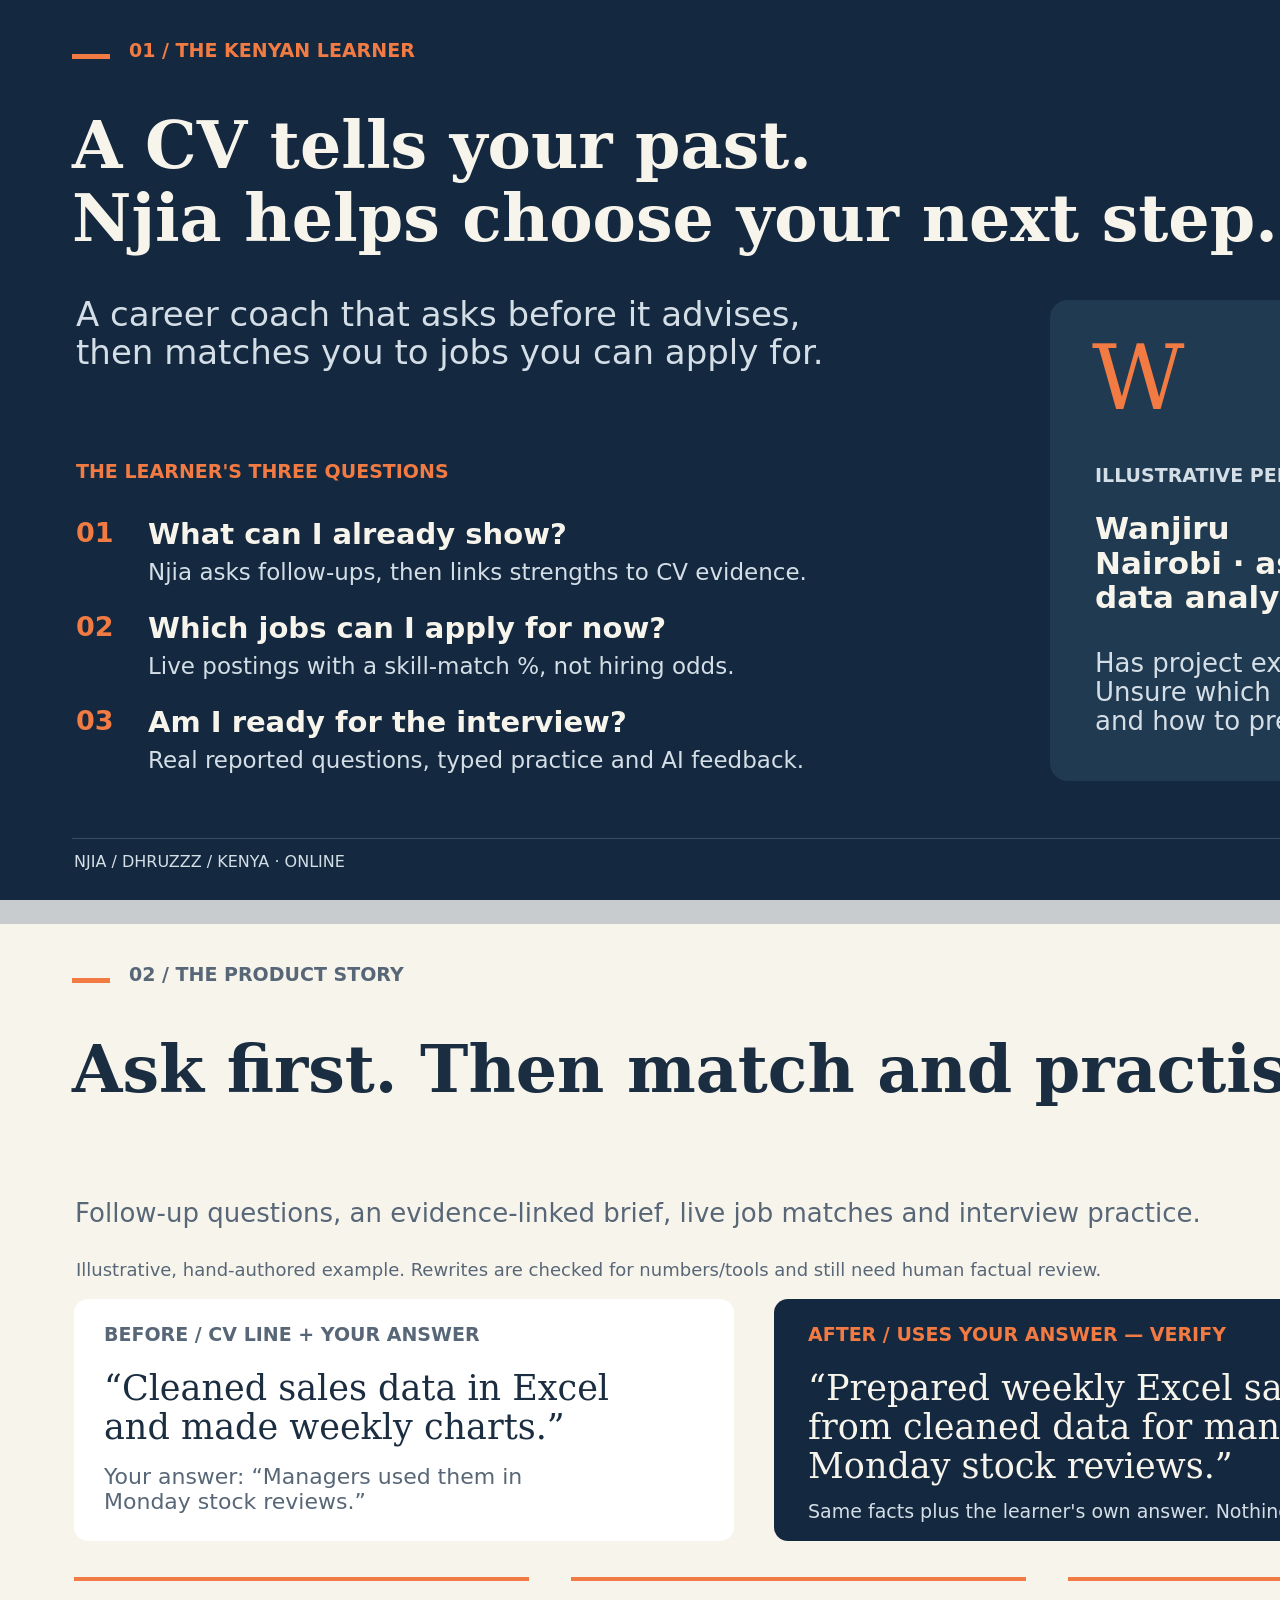
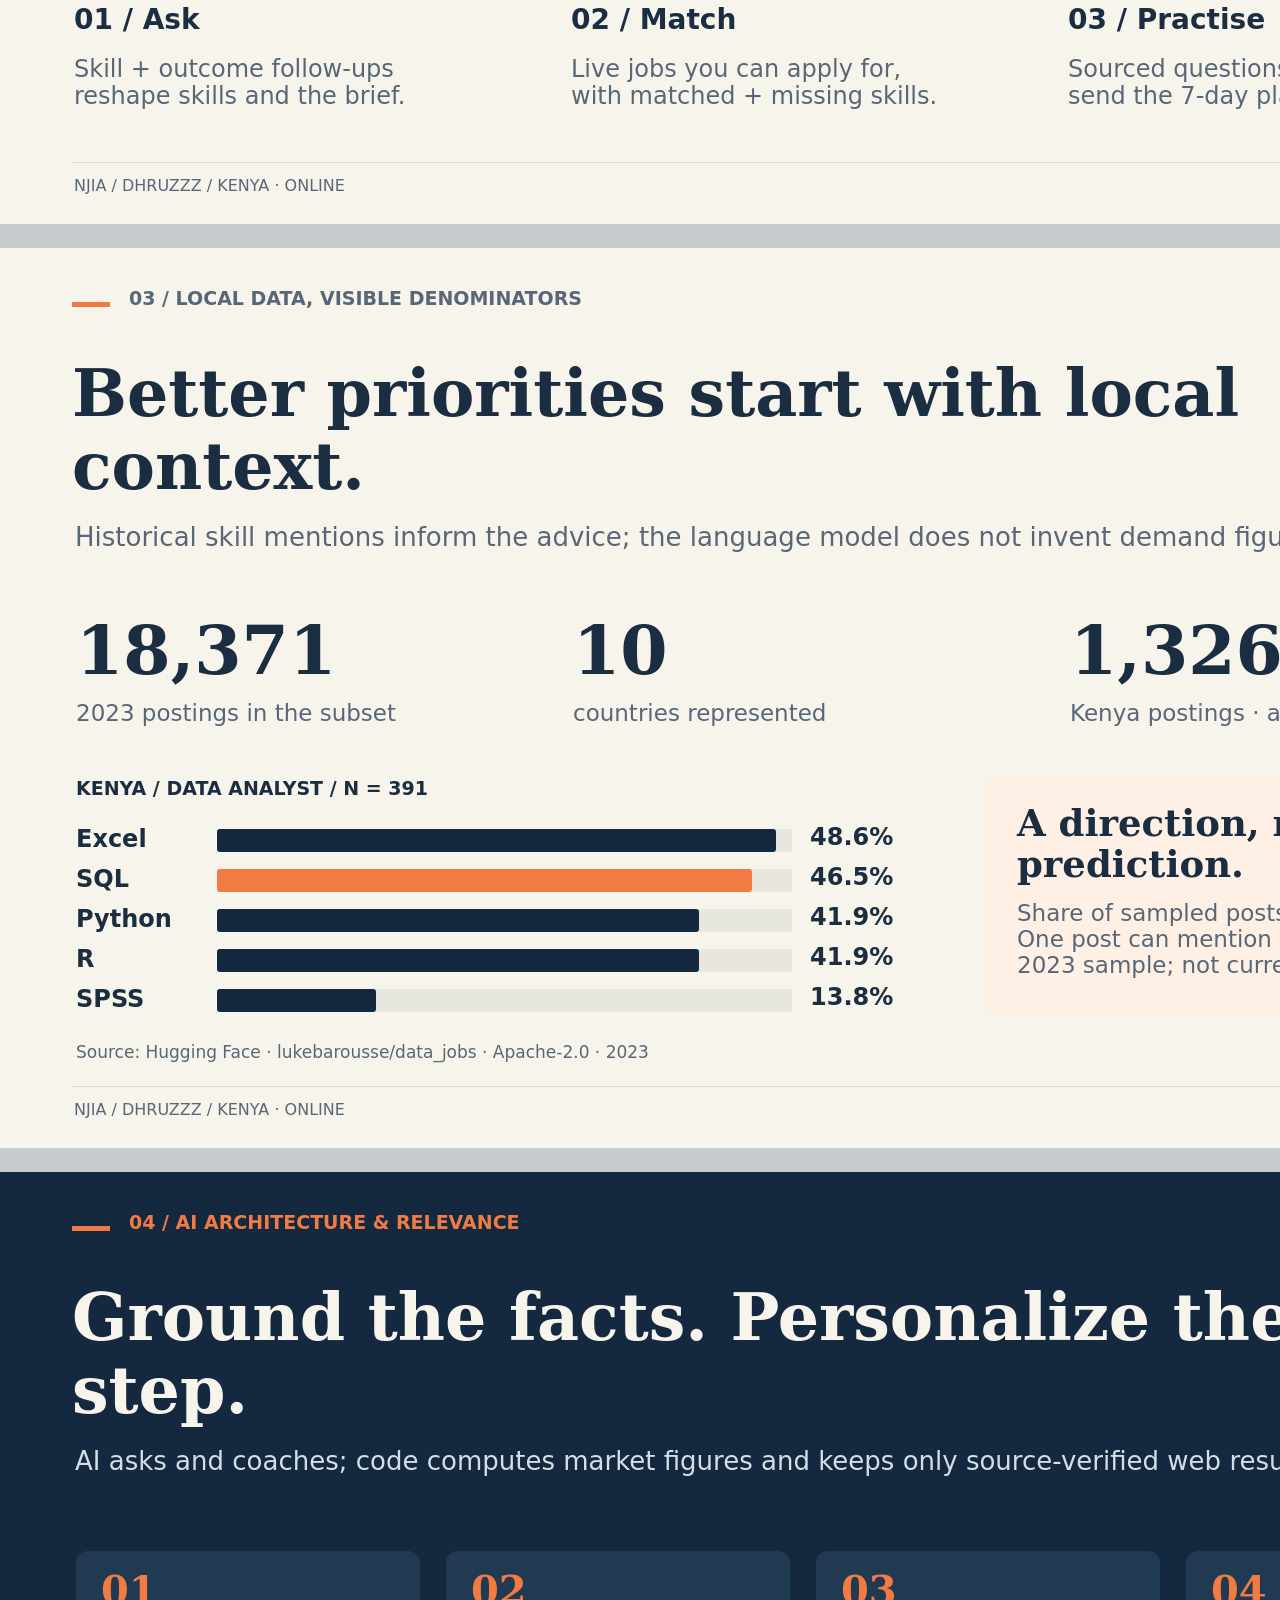
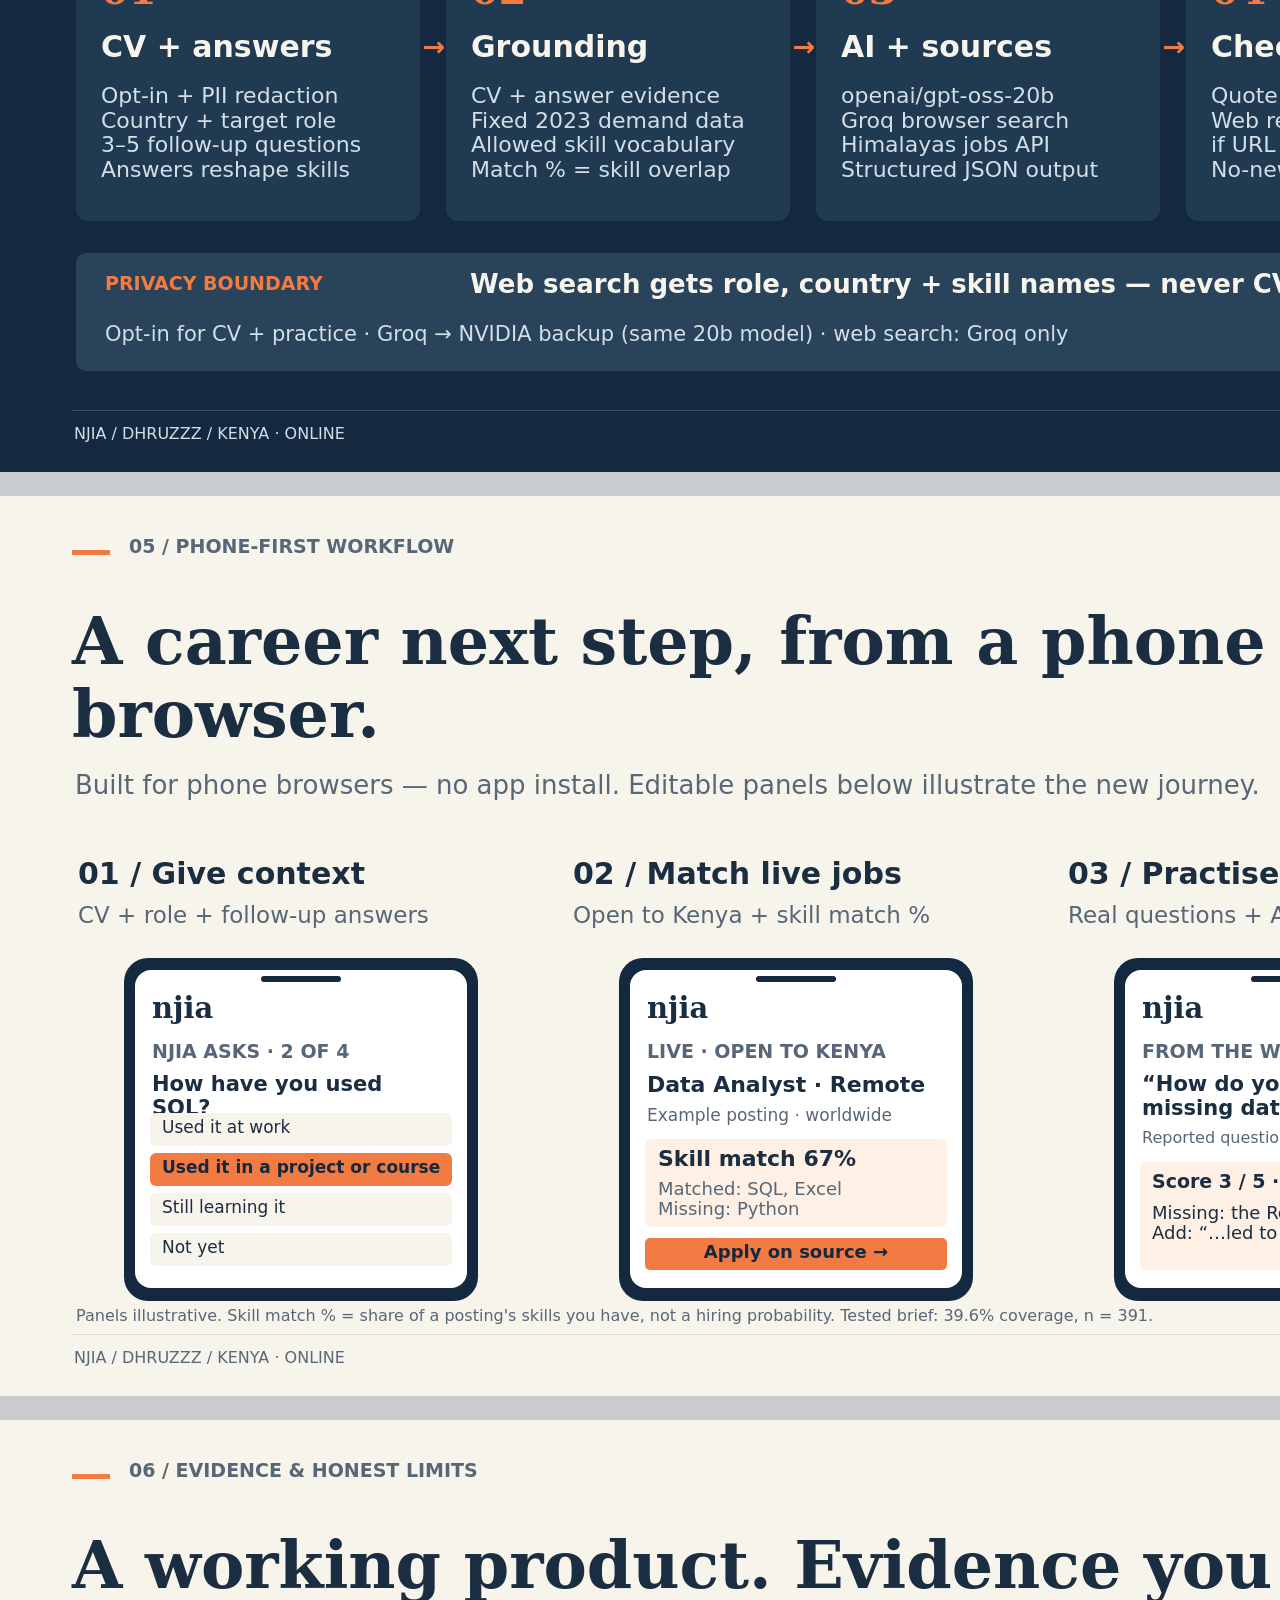
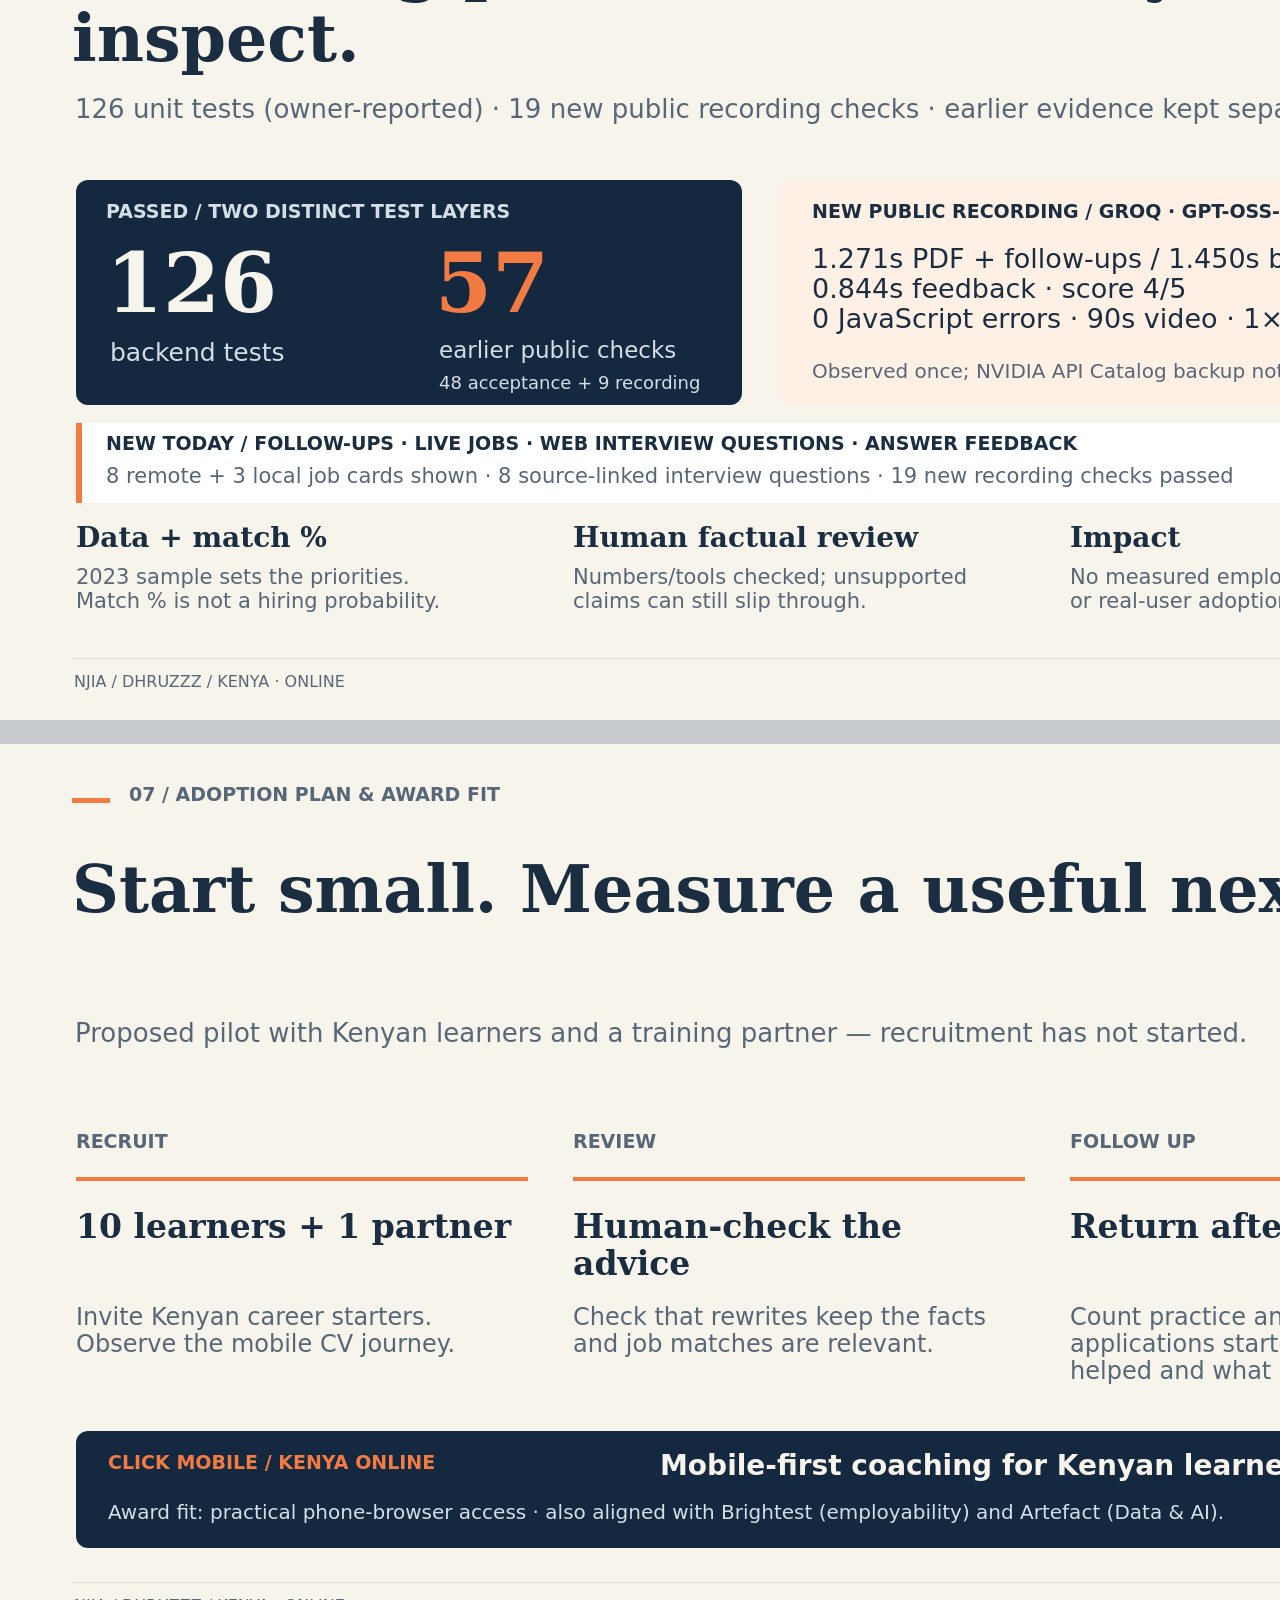
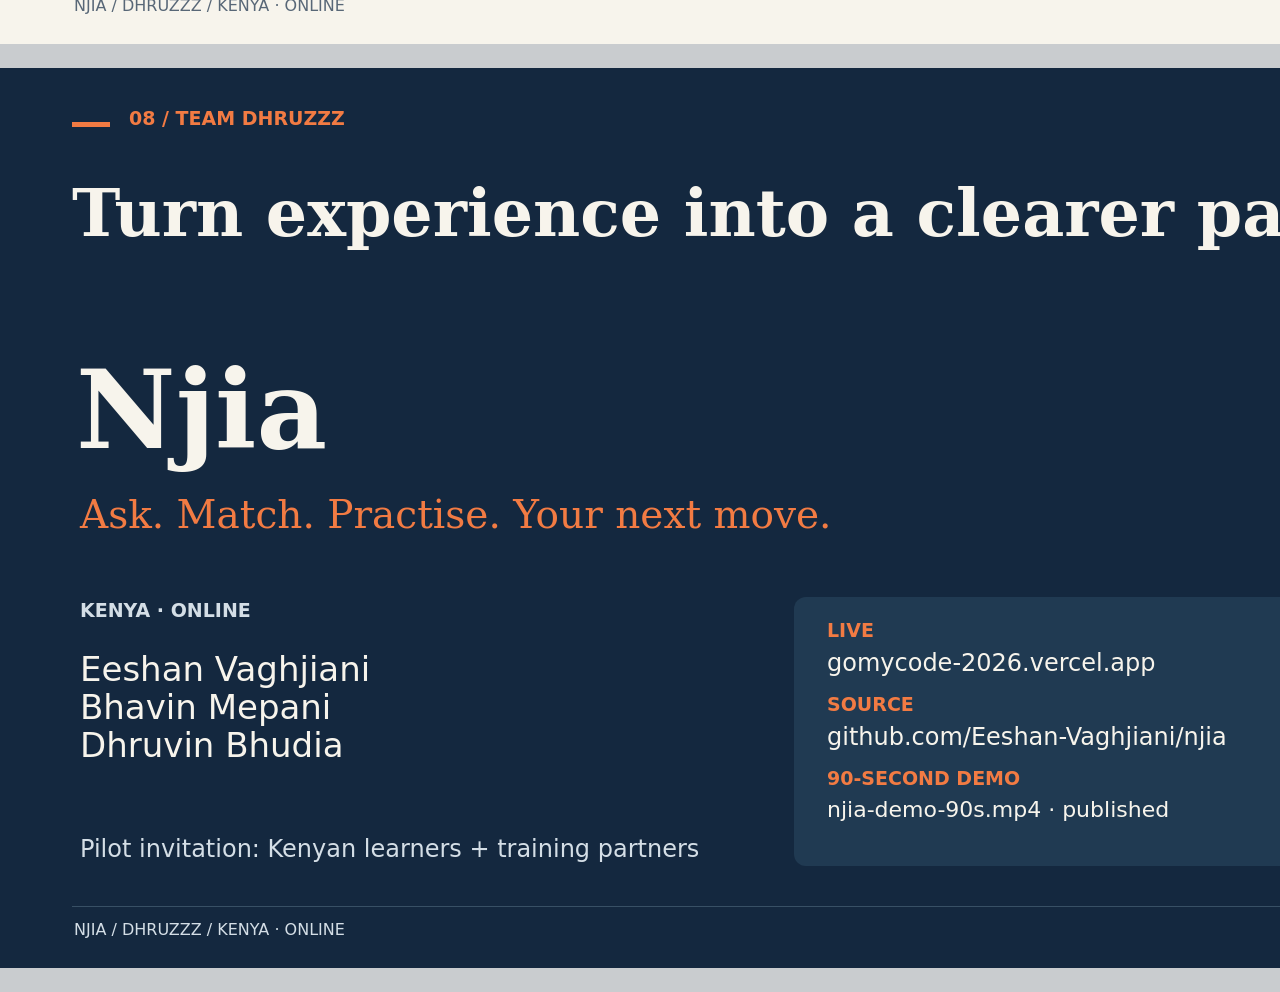
==== commit 1736daac: "Verify NVIDIA fallback and publish refreshed MP4 demo and slides" ====
--- a/presentation/Njia-Dhruzzz.html
+++ b/presentation/Njia-Dhruzzz.html
@@ -6,4 +6,4 @@
 .shape,.text{position:absolute}.text{line-height:1.12;white-space:normal;overflow:visible}
 a{color:inherit;text-decoration:none} @media print{body{background:white}
 *{-webkit-print-color-adjust:exact;print-color-adjust:exact}}@media screen{.slide{margin:0 auto 24px}}</style>
-</head><body><section class="slide" aria-label="Slide 1" style="background:#14283F"><div class="shape" style="left:72px;top:54px;width:38px;height:5px;background:#F27B43;border-radius:0px;"></div><div class="text" style="left:129px;top:40px;width:1320px;height:31px;font-size:19px;color:#F27B43;font-weight:700;text-align:left;font-family:Segoe UI;">01  /  THE KENYAN LEARNER</div><div class="text" style="left:72px;top:109px;width:1456px;height:150px;font-size:65px;color:#F7F4EC;font-weight:700;text-align:left;font-family:Georgia;">A CV tells your past.<br>Njia helps choose your next step.</div><div class="shape" style="left:72px;top:838px;width:1456px;height:1px;background:#385065;border-radius:0px;"></div><div class="text" style="left:74px;top:853px;width:1100px;height:25px;font-size:16px;color:#D4DEE6;font-weight:400;text-align:left;font-family:Segoe UI;">NJIA  /  DHRUZZZ  /  KENYA · ONLINE</div><div class="text" style="left:1400px;top:851px;width:128px;height:28px;font-size:18px;color:#D4DEE6;font-weight:400;text-align:right;font-family:Segoe UI;">01 / 08</div><div class="text" style="left:76px;top:295px;width:920px;height:105px;font-size:34px;color:#D4DEE6;font-weight:400;text-align:left;font-family:Segoe UI;">AI career guidance grounded in your CV<br>and the skills your target market asks for.</div><div class="text" style="left:76px;top:461px;width:600px;height:32px;font-size:19px;color:#F27B43;font-weight:700;text-align:left;font-family:Segoe UI;">THE LEARNER&#x27;S THREE QUESTIONS</div><div class="text" style="left:76px;top:518px;width:55px;height:45px;font-size:27px;color:#F27B43;font-weight:700;text-align:left;font-family:Segoe UI;">01</div><div class="text" style="left:148px;top:518px;width:790px;height:42px;font-size:29px;color:#F7F4EC;font-weight:700;text-align:left;font-family:Segoe UI;">What can I already show?</div><div class="text" style="left:148px;top:560px;width:800px;height:39px;font-size:23px;color:#D4DEE6;font-weight:400;text-align:left;font-family:Segoe UI;">Find strengths backed by actual CV excerpts.</div><div class="text" style="left:76px;top:612px;width:55px;height:45px;font-size:27px;color:#F27B43;font-weight:700;text-align:left;font-family:Segoe UI;">02</div><div class="text" style="left:148px;top:612px;width:790px;height:42px;font-size:29px;color:#F7F4EC;font-weight:700;text-align:left;font-family:Segoe UI;">What should I work on first?</div><div class="text" style="left:148px;top:654px;width:800px;height:39px;font-size:23px;color:#D4DEE6;font-weight:400;text-align:left;font-family:Segoe UI;">Prioritize skills using Kenya + target-role data.</div><div class="text" style="left:76px;top:706px;width:55px;height:45px;font-size:27px;color:#F27B43;font-weight:700;text-align:left;font-family:Segoe UI;">03</div><div class="text" style="left:148px;top:706px;width:790px;height:42px;font-size:29px;color:#F7F4EC;font-weight:700;text-align:left;font-family:Segoe UI;">What can I do this week?</div><div class="text" style="left:148px;top:748px;width:800px;height:39px;font-size:23px;color:#D4DEE6;font-weight:400;text-align:left;font-family:Segoe UI;">Leave with clearer CV bullets and concrete practice.</div><div class="shape" style="left:1050px;top:300px;width:478px;height:481px;background:#203A52;border-radius:18px;"></div><div class="text" style="left:1092px;top:328px;width:130px;height:120px;font-size:90px;color:#F27B43;font-weight:400;text-align:left;font-family:Georgia;">W</div><div class="text" style="left:1095px;top:465px;width:380px;height:32px;font-size:19px;color:#D4DEE6;font-weight:700;text-align:left;font-family:Segoe UI;">ILLUSTRATIVE PERSONA</div><div class="text" style="left:1095px;top:511px;width:388px;height:112px;font-size:31px;color:#F7F4EC;font-weight:700;text-align:left;font-family:Segoe UI;">Wanjiru<br>Nairobi · aspiring data analyst</div><div class="text" style="left:1095px;top:649px;width:389px;height:107px;font-size:26px;color:#D4DEE6;font-weight:400;text-align:left;font-family:Segoe UI;">Has project experience.<br>Needs a credible CV and<br>a focused learning plan.</div></section><section class="slide" aria-label="Slide 2" style="background:#F7F4EC"><div class="shape" style="left:72px;top:54px;width:38px;height:5px;background:#F27B43;border-radius:0px;"></div><div class="text" style="left:129px;top:40px;width:1320px;height:31px;font-size:19px;color:#586777;font-weight:700;text-align:left;font-family:Segoe UI;">02  /  THE PRODUCT UPGRADE</div><div class="text" style="left:72px;top:109px;width:1456px;height:150px;font-size:65px;color:#1B2D40;font-weight:700;text-align:left;font-family:Georgia;">From a vague bullet to a useful next move.</div><div class="text" style="left:75px;top:275px;width:1440px;height:70px;font-size:26px;color:#586777;font-weight:400;text-align:left;font-family:Segoe UI;">One assessment: evidence-grounded strengths, demand priorities, suggested rewrites and interview practice.</div><div class="shape" style="left:72px;top:838px;width:1456px;height:1px;background:#DDDCD5;border-radius:0px;"></div><div class="text" style="left:74px;top:853px;width:1100px;height:25px;font-size:16px;color:#586777;font-weight:400;text-align:left;font-family:Segoe UI;">NJIA  /  DHRUZZZ  /  KENYA · ONLINE</div><div class="text" style="left:1400px;top:851px;width:128px;height:28px;font-size:18px;color:#586777;font-weight:400;text-align:right;font-family:Segoe UI;">02 / 08</div><div class="shape" style="left:74px;top:375px;width:660px;height:242px;background:#FFFFFF;border-radius:14px;"></div><div class="shape" style="left:774px;top:375px;width:754px;height:242px;background:#14283F;border-radius:14px;"></div><div class="text" style="left:104px;top:400px;width:580px;height:32px;font-size:19px;color:#586777;font-weight:700;text-align:left;font-family:Segoe UI;">BEFORE / SUPPLIED CV FACTS</div><div class="text" style="left:104px;top:451px;width:580px;height:113px;font-size:37px;color:#1B2D40;font-weight:400;text-align:left;font-family:Georgia;">“Cleaned sales data in Excel<br>and made weekly charts.”</div><div class="text" style="left:808px;top:400px;width:680px;height:32px;font-size:19px;color:#F27B43;font-weight:700;text-align:left;font-family:Segoe UI;">AFTER / HUMAN-REVIEWED EXAMPLE</div><div class="text" style="left:808px;top:451px;width:677px;height:113px;font-size:36px;color:#F7F4EC;font-weight:400;text-align:left;font-family:Georgia;">“Prepared weekly sales charts in Excel<br>using cleaned sales data.”</div><div class="shape" style="left:74px;top:653px;width:455px;height:4px;background:#F27B43;border-radius:0px;"></div><div class="text" style="left:74px;top:680px;width:455px;height:43px;font-size:28px;color:#1B2D40;font-weight:700;text-align:left;font-family:Segoe UI;">01 / Strength</div><div class="text" style="left:74px;top:732px;width:455px;height:72px;font-size:24px;color:#586777;font-weight:400;text-align:left;font-family:Segoe UI;">Excel data preparation, supported<br>by the learner&#x27;s own CV excerpt.</div><div class="shape" style="left:571px;top:653px;width:455px;height:4px;background:#F27B43;border-radius:0px;"></div><div class="text" style="left:571px;top:680px;width:455px;height:43px;font-size:28px;color:#1B2D40;font-weight:700;text-align:left;font-family:Segoe UI;">02 / Priority</div><div class="text" style="left:571px;top:732px;width:455px;height:72px;font-size:24px;color:#586777;font-weight:400;text-align:left;font-family:Segoe UI;">If SQL is not evidenced, start with<br>a JOIN and a checked summary.</div><div class="shape" style="left:1068px;top:653px;width:455px;height:4px;background:#F27B43;border-radius:0px;"></div><div class="text" style="left:1068px;top:680px;width:455px;height:43px;font-size:28px;color:#1B2D40;font-weight:700;text-align:left;font-family:Segoe UI;">03 / Action</div><div class="text" style="left:1068px;top:732px;width:455px;height:72px;font-size:24px;color:#586777;font-weight:400;text-align:left;font-family:Segoe UI;">A seven-day plan plus a tailored<br>interview question and rubric.</div><div class="text" style="left:76px;top:336px;width:1440px;height:28px;font-size:18px;color:#586777;font-weight:400;text-align:left;font-family:Segoe UI;">CV rewrites checked for numbers/tools, still require human factual review. Example below is illustrative.</div></section><section class="slide" aria-label="Slide 3" style="background:#F7F4EC"><div class="shape" style="left:72px;top:54px;width:38px;height:5px;background:#F27B43;border-radius:0px;"></div><div class="text" style="left:129px;top:40px;width:1320px;height:31px;font-size:19px;color:#586777;font-weight:700;text-align:left;font-family:Segoe UI;">03  /  LOCAL DATA, VISIBLE DENOMINATORS</div><div class="text" style="left:72px;top:109px;width:1456px;height:150px;font-size:65px;color:#1B2D40;font-weight:700;text-align:left;font-family:Georgia;">Better priorities start with local context.</div><div class="text" style="left:75px;top:275px;width:1440px;height:70px;font-size:26px;color:#586777;font-weight:400;text-align:left;font-family:Segoe UI;">Historical skill mentions inform the advice; the language model does not invent demand figures.</div><div class="shape" style="left:72px;top:838px;width:1456px;height:1px;background:#DDDCD5;border-radius:0px;"></div><div class="text" style="left:74px;top:853px;width:1100px;height:25px;font-size:16px;color:#586777;font-weight:400;text-align:left;font-family:Segoe UI;">NJIA  /  DHRUZZZ  /  KENYA · ONLINE</div><div class="text" style="left:1400px;top:851px;width:128px;height:28px;font-size:18px;color:#586777;font-weight:400;text-align:right;font-family:Segoe UI;">03 / 08</div><div class="text" style="left:76px;top:364px;width:450px;height:82px;font-size:68px;color:#1B2D40;font-weight:700;text-align:left;font-family:Georgia;">18,371</div><div class="text" style="left:76px;top:453px;width:455px;height:35px;font-size:23px;color:#586777;font-weight:400;text-align:left;font-family:Segoe UI;">2023 postings in the subset</div><div class="text" style="left:573px;top:364px;width:450px;height:82px;font-size:68px;color:#1B2D40;font-weight:700;text-align:left;font-family:Georgia;">10</div><div class="text" style="left:573px;top:453px;width:455px;height:35px;font-size:23px;color:#586777;font-weight:400;text-align:left;font-family:Segoe UI;">countries represented</div><div class="text" style="left:1070px;top:364px;width:450px;height:82px;font-size:68px;color:#1B2D40;font-weight:700;text-align:left;font-family:Georgia;">1,326</div><div class="text" style="left:1070px;top:453px;width:455px;height:35px;font-size:23px;color:#586777;font-weight:400;text-align:left;font-family:Segoe UI;">Kenya postings · all roles</div><div class="text" style="left:76px;top:530px;width:850px;height:32px;font-size:19px;color:#1B2D40;font-weight:700;text-align:left;font-family:Segoe UI;">KENYA / DATA ANALYST / N = 391</div><div class="text" style="left:76px;top:578px;width:132px;height:35px;font-size:24px;color:#1B2D40;font-weight:700;text-align:left;font-family:Segoe UI;">Excel</div><div class="shape" style="left:217px;top:581px;width:575px;height:23px;background:#E7E6DF;border-radius:3px;"></div><div class="shape" style="left:217px;top:581px;width:558.9px;height:23px;background:#14283F;border-radius:3px;"></div><div class="text" style="left:810px;top:576px;width:110px;height:36px;font-size:24px;color:#1B2D40;font-weight:700;text-align:left;font-family:Segoe UI;">48.6%</div><div class="text" style="left:76px;top:618px;width:132px;height:35px;font-size:24px;color:#1B2D40;font-weight:700;text-align:left;font-family:Segoe UI;">SQL</div><div class="shape" style="left:217px;top:621px;width:575px;height:23px;background:#E7E6DF;border-radius:3px;"></div><div class="shape" style="left:217px;top:621px;width:534.75px;height:23px;background:#F27B43;border-radius:3px;"></div><div class="text" style="left:810px;top:616px;width:110px;height:36px;font-size:24px;color:#1B2D40;font-weight:700;text-align:left;font-family:Segoe UI;">46.5%</div><div class="text" style="left:76px;top:658px;width:132px;height:35px;font-size:24px;color:#1B2D40;font-weight:700;text-align:left;font-family:Segoe UI;">Python</div><div class="shape" style="left:217px;top:661px;width:575px;height:23px;background:#E7E6DF;border-radius:3px;"></div><div class="shape" style="left:217px;top:661px;width:481.85px;height:23px;background:#14283F;border-radius:3px;"></div><div class="text" style="left:810px;top:656px;width:110px;height:36px;font-size:24px;color:#1B2D40;font-weight:700;text-align:left;font-family:Segoe UI;">41.9%</div><div class="text" style="left:76px;top:698px;width:132px;height:35px;font-size:24px;color:#1B2D40;font-weight:700;text-align:left;font-family:Segoe UI;">R</div><div class="shape" style="left:217px;top:701px;width:575px;height:23px;background:#E7E6DF;border-radius:3px;"></div><div class="shape" style="left:217px;top:701px;width:481.85px;height:23px;background:#14283F;border-radius:3px;"></div><div class="text" style="left:810px;top:696px;width:110px;height:36px;font-size:24px;color:#1B2D40;font-weight:700;text-align:left;font-family:Segoe UI;">41.9%</div><div class="text" style="left:76px;top:738px;width:132px;height:35px;font-size:24px;color:#1B2D40;font-weight:700;text-align:left;font-family:Segoe UI;">SPSS</div><div class="shape" style="left:217px;top:741px;width:575px;height:23px;background:#E7E6DF;border-radius:3px;"></div><div class="shape" style="left:217px;top:741px;width:158.7px;height:23px;background:#14283F;border-radius:3px;"></div><div class="text" style="left:810px;top:736px;width:110px;height:36px;font-size:24px;color:#1B2D40;font-weight:700;text-align:left;font-family:Segoe UI;">13.8%</div><div class="shape" style="left:985px;top:527px;width:543px;height:242px;background:#FFF0E5;border-radius:12px;"></div><div class="text" style="left:1017px;top:555px;width:480px;height:84px;font-size:37px;color:#1B2D40;font-weight:700;text-align:left;font-family:Georgia;">A direction, not a prediction.</div><div class="text" style="left:1017px;top:653px;width:477px;height:93px;font-size:23px;color:#586777;font-weight:400;text-align:left;font-family:Segoe UI;">Share of sampled posts mentioning each skill.<br>Multiple skills can appear in one posting.<br>2023 sample; not current vacancies.</div><div class="text" style="left:76px;top:795px;width:1400px;height:26px;font-size:17px;color:#586777;font-weight:400;text-align:left;font-family:Segoe UI;"><a href="https://huggingface.co/datasets/lukebarousse/data_jobs">Source: Hugging Face · lukebarousse/data_jobs · Apache-2.0 · 2023</a></div></section><section class="slide" aria-label="Slide 4" style="background:#14283F"><div class="shape" style="left:72px;top:54px;width:38px;height:5px;background:#F27B43;border-radius:0px;"></div><div class="text" style="left:129px;top:40px;width:1320px;height:31px;font-size:19px;color:#F27B43;font-weight:700;text-align:left;font-family:Segoe UI;">04  /  AI ARCHITECTURE &amp; RELEVANCE</div><div class="text" style="left:72px;top:109px;width:1456px;height:150px;font-size:65px;color:#F7F4EC;font-weight:700;text-align:left;font-family:Georgia;">Ground the facts. Personalize the next step.</div><div class="text" style="left:75px;top:275px;width:1440px;height:70px;font-size:26px;color:#D4DEE6;font-weight:400;text-align:left;font-family:Segoe UI;">AI interprets experience and writes tailored guidance; deterministic code supplies the market evidence.</div><div class="shape" style="left:72px;top:838px;width:1456px;height:1px;background:#385065;border-radius:0px;"></div><div class="text" style="left:74px;top:853px;width:1100px;height:25px;font-size:16px;color:#D4DEE6;font-weight:400;text-align:left;font-family:Segoe UI;">NJIA  /  DHRUZZZ  /  KENYA · ONLINE</div><div class="text" style="left:1400px;top:851px;width:128px;height:28px;font-size:18px;color:#D4DEE6;font-weight:400;text-align:right;font-family:Segoe UI;">04 / 08</div><div class="shape" style="left:76px;top:379px;width:344px;height:270px;background:#203A52;border-radius:12px;"></div><div class="text" style="left:101px;top:402px;width:285px;height:64px;font-size:44px;color:#F27B43;font-weight:700;text-align:left;font-family:Georgia;">01</div><div class="text" style="left:101px;top:477px;width:294px;height:45px;font-size:31px;color:#F7F4EC;font-weight:700;text-align:left;font-family:Segoe UI;">CV + consent</div><div class="text" style="left:101px;top:535px;width:297px;height:102px;font-size:23px;color:#D4DEE6;font-weight:400;text-align:left;font-family:Segoe UI;">Country + target role<br>Basic PII redaction<br>Opt-in before AI transfer</div><div class="text" style="left:420px;top:480px;width:28px;height:50px;font-size:27px;color:#F27B43;font-weight:700;text-align:center;font-family:Segoe UI;">→</div><div class="shape" style="left:446px;top:379px;width:344px;height:270px;background:#203A52;border-radius:12px;"></div><div class="text" style="left:471px;top:402px;width:285px;height:64px;font-size:44px;color:#F27B43;font-weight:700;text-align:left;font-family:Georgia;">02</div><div class="text" style="left:471px;top:477px;width:294px;height:45px;font-size:31px;color:#F7F4EC;font-weight:700;text-align:left;font-family:Segoe UI;">Grounding</div><div class="text" style="left:471px;top:535px;width:297px;height:102px;font-size:23px;color:#D4DEE6;font-weight:400;text-align:left;font-family:Segoe UI;">CV evidence excerpts<br>Allowed skill vocabulary<br>Fixed 2023 demand data</div><div class="text" style="left:790px;top:480px;width:28px;height:50px;font-size:27px;color:#F27B43;font-weight:700;text-align:center;font-family:Segoe UI;">→</div><div class="shape" style="left:816px;top:379px;width:344px;height:270px;background:#203A52;border-radius:12px;"></div><div class="text" style="left:841px;top:402px;width:285px;height:64px;font-size:44px;color:#F27B43;font-weight:700;text-align:left;font-family:Georgia;">03</div><div class="text" style="left:841px;top:477px;width:294px;height:45px;font-size:31px;color:#F7F4EC;font-weight:700;text-align:left;font-family:Segoe UI;">AI advisor</div><div class="text" style="left:841px;top:535px;width:297px;height:102px;font-size:23px;color:#D4DEE6;font-weight:400;text-align:left;font-family:Segoe UI;">Groq-hosted inference<br>openai/gpt-oss-20b<br>Structured JSON output</div><div class="text" style="left:1160px;top:480px;width:28px;height:50px;font-size:27px;color:#F27B43;font-weight:700;text-align:center;font-family:Segoe UI;">→</div><div class="shape" style="left:1186px;top:379px;width:344px;height:270px;background:#203A52;border-radius:12px;"></div><div class="text" style="left:1211px;top:402px;width:285px;height:64px;font-size:44px;color:#F27B43;font-weight:700;text-align:left;font-family:Georgia;">04</div><div class="text" style="left:1211px;top:477px;width:294px;height:45px;font-size:31px;color:#F7F4EC;font-weight:700;text-align:left;font-family:Segoe UI;">Checked advice</div><div class="text" style="left:1211px;top:535px;width:297px;height:102px;font-size:23px;color:#D4DEE6;font-weight:400;text-align:left;font-family:Segoe UI;">Schema + quote checks<br>Rewrite number/tool checks<br>Strengths → plan → practice</div><div class="shape" style="left:76px;top:681px;width:1452px;height:118px;background:#29435B;border-radius:10px;"></div><div class="text" style="left:105px;top:701px;width:380px;height:32px;font-size:19px;color:#F27B43;font-weight:700;text-align:left;font-family:Segoe UI;">RESILIENT BY DESIGN</div><div class="text" style="left:520px;top:698px;width:975px;height:37px;font-size:26px;color:#F7F4EC;font-weight:700;text-align:left;font-family:Segoe UI;">Model unavailable or output rejected → rules-based guidance</div><div class="text" style="left:105px;top:751px;width:1385px;height:30px;font-size:21px;color:#D4DEE6;font-weight:400;text-align:left;font-family:Segoe UI;">Best-effort PII redaction · CV text sent to AI only with opt-in · no application database persistence</div></section><section class="slide" aria-label="Slide 5" style="background:#F7F4EC"><div class="shape" style="left:72px;top:54px;width:38px;height:5px;background:#F27B43;border-radius:0px;"></div><div class="text" style="left:129px;top:40px;width:1320px;height:31px;font-size:19px;color:#586777;font-weight:700;text-align:left;font-family:Segoe UI;">05  /  PHONE-FIRST WORKFLOW</div><div class="text" style="left:72px;top:109px;width:1456px;height:150px;font-size:65px;color:#1B2D40;font-weight:700;text-align:left;font-family:Georgia;">A career next step, from a phone browser.</div><div class="text" style="left:75px;top:275px;width:1440px;height:70px;font-size:26px;color:#586777;font-weight:400;text-align:left;font-family:Segoe UI;">Public desktop + 390 × 844 mobile-browser checks passed. Editable panels below illustrate the journey.</div><div class="shape" style="left:72px;top:838px;width:1456px;height:1px;background:#DDDCD5;border-radius:0px;"></div><div class="text" style="left:74px;top:853px;width:1100px;height:25px;font-size:16px;color:#586777;font-weight:400;text-align:left;font-family:Segoe UI;">NJIA  /  DHRUZZZ  /  KENYA · ONLINE</div><div class="text" style="left:1400px;top:851px;width:128px;height:28px;font-size:18px;color:#586777;font-weight:400;text-align:right;font-family:Segoe UI;">05 / 08</div><div class="text" style="left:78px;top:361px;width:455px;height:40px;font-size:30px;color:#1B2D40;font-weight:700;text-align:left;font-family:Segoe UI;">01 / Give context</div><div class="text" style="left:78px;top:407px;width:455px;height:35px;font-size:23px;color:#586777;font-weight:400;text-align:left;font-family:Segoe UI;">CV + role + permission</div><div class="shape" style="left:124px;top:462px;width:354px;height:343px;background:#14283F;border-radius:24px;"></div><div class="shape" style="left:135px;top:474px;width:332px;height:318px;background:#FFFFFF;border-radius:16px;"></div><div class="shape" style="left:261px;top:480px;width:80px;height:6px;background:#14283F;border-radius:3px;"></div><div class="text" style="left:152px;top:496px;width:288px;height:37px;font-size:29px;color:#1B2D40;font-weight:700;text-align:left;font-family:Georgia;">njia</div><div class="text" style="left:152px;top:549px;width:280px;height:32px;font-size:19px;color:#586777;font-weight:700;text-align:left;font-family:Segoe UI;">YOUR NEXT ROLE</div><div class="text" style="left:152px;top:586px;width:295px;height:33px;font-size:23px;color:#1B2D40;font-weight:700;text-align:left;font-family:Segoe UI;">Kenya  /  Data Analyst</div><div class="shape" style="left:150px;top:631px;width:302px;height:68px;background:#F7F4EC;border-radius:6px;"></div><div class="text" style="left:163px;top:652px;width:270px;height:31px;font-size:21px;color:#586777;font-weight:400;text-align:left;font-family:Segoe UI;">Paste or upload your CV</div><div class="text" style="left:152px;top:714px;width:292px;height:32px;font-size:19px;color:#586777;font-weight:400;text-align:left;font-family:Segoe UI;">Opt in to send CV text to AI</div><div class="shape" style="left:150px;top:753px;width:302px;height:28px;background:#F27B43;border-radius:5px;"></div><div class="text" style="left:154px;top:755px;width:294px;height:25px;font-size:18px;color:#14283F;font-weight:700;text-align:center;font-family:Segoe UI;">Assess my CV</div><div class="text" style="left:573px;top:361px;width:455px;height:40px;font-size:30px;color:#1B2D40;font-weight:700;text-align:left;font-family:Segoe UI;">02 / Read the evidence</div><div class="text" style="left:573px;top:407px;width:455px;height:35px;font-size:23px;color:#586777;font-weight:400;text-align:left;font-family:Segoe UI;">Strengths + local priorities</div><div class="shape" style="left:619px;top:462px;width:354px;height:343px;background:#14283F;border-radius:24px;"></div><div class="shape" style="left:630px;top:474px;width:332px;height:318px;background:#FFFFFF;border-radius:16px;"></div><div class="shape" style="left:756px;top:480px;width:80px;height:6px;background:#14283F;border-radius:3px;"></div><div class="text" style="left:647px;top:496px;width:288px;height:37px;font-size:29px;color:#1B2D40;font-weight:700;text-align:left;font-family:Georgia;">njia</div><div class="text" style="left:647px;top:549px;width:295px;height:32px;font-size:19px;color:#586777;font-weight:700;text-align:left;font-family:Segoe UI;">EVIDENCE IN YOUR CV</div><div class="text" style="left:647px;top:588px;width:296px;height:35px;font-size:24px;color:#1B2D40;font-weight:700;text-align:left;font-family:Segoe UI;">Excel data preparation</div><div class="text" style="left:647px;top:632px;width:290px;height:61px;font-size:21px;color:#586777;font-weight:400;text-align:left;font-family:Segoe UI;">“Cleaned sales data in Excel”</div><div class="shape" style="left:645px;top:707px;width:302px;height:67px;background:#FFF0E5;border-radius:6px;"></div><div class="text" style="left:658px;top:717px;width:277px;height:56px;font-size:20px;color:#1B2D40;font-weight:400;text-align:left;font-family:Segoe UI;">Next: practise a SQL JOIN<br>SQL mentioned in 46.5%*</div><div class="text" style="left:1068px;top:361px;width:455px;height:40px;font-size:30px;color:#1B2D40;font-weight:700;text-align:left;font-family:Segoe UI;">03 / Take action</div><div class="text" style="left:1068px;top:407px;width:455px;height:35px;font-size:23px;color:#586777;font-weight:400;text-align:left;font-family:Segoe UI;">Plan + interview practice</div><div class="shape" style="left:1114px;top:462px;width:354px;height:343px;background:#14283F;border-radius:24px;"></div><div class="shape" style="left:1125px;top:474px;width:332px;height:318px;background:#FFFFFF;border-radius:16px;"></div><div class="shape" style="left:1251px;top:480px;width:80px;height:6px;background:#14283F;border-radius:3px;"></div><div class="text" style="left:1142px;top:496px;width:288px;height:37px;font-size:29px;color:#1B2D40;font-weight:700;text-align:left;font-family:Georgia;">njia</div><div class="text" style="left:1142px;top:549px;width:292px;height:32px;font-size:19px;color:#586777;font-weight:700;text-align:left;font-family:Segoe UI;">YOUR SEVEN-DAY PLAN</div><div class="text" style="left:1142px;top:590px;width:296px;height:106px;font-size:21px;color:#1B2D40;font-weight:400;text-align:left;font-family:Segoe UI;">Day 1  /  Review CV evidence<br>Day 2  /  Build a SQL exercise<br>Day 3  /  Check edge cases</div><div class="shape" style="left:1140px;top:709px;width:302px;height:66px;background:#FFF0E5;border-radius:6px;"></div><div class="text" style="left:1152px;top:718px;width:283px;height:56px;font-size:18px;color:#1B2D40;font-weight:400;text-align:left;font-family:Segoe UI;">Interview practice<br>How do you check duplicates?</div><div class="text" style="left:76px;top:811px;width:1440px;height:24px;font-size:16px;color:#586777;font-weight:400;text-align:left;font-family:Segoe UI;">*Kenya Data Analyst, 2023; n = 391. Tested sample: 39.6% demand-weighted coverage, not hiring odds. Panels illustrative.</div></section><section class="slide" aria-label="Slide 6" style="background:#F7F4EC"><div class="shape" style="left:72px;top:54px;width:38px;height:5px;background:#F27B43;border-radius:0px;"></div><div class="text" style="left:129px;top:40px;width:1320px;height:31px;font-size:19px;color:#586777;font-weight:700;text-align:left;font-family:Segoe UI;">06  /  EVIDENCE &amp; HONEST LIMITS</div><div class="text" style="left:72px;top:109px;width:1456px;height:150px;font-size:65px;color:#1B2D40;font-weight:700;text-align:left;font-family:Georgia;">A working product. Evidence you can inspect.</div><div class="text" style="left:75px;top:275px;width:1440px;height:70px;font-size:26px;color:#586777;font-weight:400;text-align:left;font-family:Segoe UI;">Real public Groq calls · synthetic CVs · strengths, rewrites, seven-day plans and tailored interview questions.</div><div class="shape" style="left:72px;top:838px;width:1456px;height:1px;background:#DDDCD5;border-radius:0px;"></div><div class="text" style="left:74px;top:853px;width:1100px;height:25px;font-size:16px;color:#586777;font-weight:400;text-align:left;font-family:Segoe UI;">NJIA  /  DHRUZZZ  /  KENYA · ONLINE</div><div class="text" style="left:1400px;top:851px;width:128px;height:28px;font-size:18px;color:#586777;font-weight:400;text-align:right;font-family:Segoe UI;">06 / 08</div><div class="shape" style="left:76px;top:372px;width:666px;height:241px;background:#14283F;border-radius:12px;"></div><div class="text" style="left:106px;top:395px;width:600px;height:32px;font-size:19px;color:#D4DEE6;font-weight:700;text-align:left;font-family:Segoe UI;">PASSED / TWO DISTINCT TEST LAYERS</div><div class="text" style="left:106px;top:443px;width:270px;height:98px;font-size:82px;color:#F7F4EC;font-weight:700;text-align:left;font-family:Georgia;">73</div><div class="text" style="left:435px;top:443px;width:270px;height:98px;font-size:82px;color:#F27B43;font-weight:700;text-align:left;font-family:Georgia;">57</div><div class="text" style="left:110px;top:549px;width:290px;height:36px;font-size:25px;color:#D4DEE6;font-weight:400;text-align:left;font-family:Segoe UI;">backend tests</div><div class="text" style="left:439px;top:547px;width:276px;height:33px;font-size:24px;color:#D4DEE6;font-weight:400;text-align:left;font-family:Segoe UI;">public assertions</div><div class="text" style="left:439px;top:583px;width:278px;height:25px;font-size:18px;color:#D4DEE6;font-weight:400;text-align:left;font-family:Segoe UI;">48 acceptance + 9 recording</div><div class="shape" style="left:780px;top:372px;width:748px;height:241px;background:#FFF0E5;border-radius:12px;"></div><div class="text" style="left:812px;top:395px;width:680px;height:32px;font-size:19px;color:#1B2D40;font-weight:700;text-align:left;font-family:Segoe UI;">LIVE GROQ / OBSERVED RESPONSE TIMES</div><div class="text" style="left:812px;top:451px;width:678px;height:110px;font-size:27px;color:#1B2D40;font-weight:400;text-align:left;font-family:Segoe UI;">2.259s desktop  /  1.318s mobile<br>2.260s recording, including PDF processing<br>0 JavaScript errors across these runs</div><div class="text" style="left:812px;top:580px;width:678px;height:27px;font-size:20px;color:#586777;font-weight:400;text-align:left;font-family:Segoe UI;">Individual observations, not a performance benchmark.</div><div class="text" style="left:76px;top:667px;width:452px;height:43px;font-size:30px;color:#1B2D40;font-weight:700;text-align:left;font-family:Georgia;">Data</div><div class="text" style="left:76px;top:727px;width:456px;height:72px;font-size:23px;color:#586777;font-weight:400;text-align:left;font-family:Segoe UI;">2023 sample, uneven country coverage.<br>Not live vacancies or hiring probabilities.</div><div class="text" style="left:573px;top:667px;width:452px;height:43px;font-size:30px;color:#1B2D40;font-weight:700;text-align:left;font-family:Georgia;">Human factual review</div><div class="text" style="left:573px;top:727px;width:456px;height:72px;font-size:23px;color:#586777;font-weight:400;text-align:left;font-family:Segoe UI;">Numbers/tools checked; unsupported<br>business-impact claims can still slip through.</div><div class="text" style="left:1070px;top:667px;width:452px;height:43px;font-size:30px;color:#1B2D40;font-weight:700;text-align:left;font-family:Georgia;">Impact</div><div class="text" style="left:1070px;top:727px;width:456px;height:72px;font-size:23px;color:#586777;font-weight:400;text-align:left;font-family:Segoe UI;">No measured employment outcomes<br>or real-user adoption claimed.</div></section><section class="slide" aria-label="Slide 7" style="background:#F7F4EC"><div class="shape" style="left:72px;top:54px;width:38px;height:5px;background:#F27B43;border-radius:0px;"></div><div class="text" style="left:129px;top:40px;width:1320px;height:31px;font-size:19px;color:#586777;font-weight:700;text-align:left;font-family:Segoe UI;">07  /  ADOPTION PLAN &amp; AWARD FIT</div><div class="text" style="left:72px;top:109px;width:1456px;height:150px;font-size:65px;color:#1B2D40;font-weight:700;text-align:left;font-family:Georgia;">Start small. Measure a useful next step.</div><div class="text" style="left:75px;top:275px;width:1440px;height:70px;font-size:26px;color:#586777;font-weight:400;text-align:left;font-family:Segoe UI;">Proposed pilot with Kenyan learners and a training partner — recruitment has not started.</div><div class="shape" style="left:72px;top:838px;width:1456px;height:1px;background:#DDDCD5;border-radius:0px;"></div><div class="text" style="left:74px;top:853px;width:1100px;height:25px;font-size:16px;color:#586777;font-weight:400;text-align:left;font-family:Segoe UI;">NJIA  /  DHRUZZZ  /  KENYA · ONLINE</div><div class="text" style="left:1400px;top:851px;width:128px;height:28px;font-size:18px;color:#586777;font-weight:400;text-align:right;font-family:Segoe UI;">07 / 08</div><div class="text" style="left:76px;top:387px;width:455px;height:32px;font-size:19px;color:#586777;font-weight:700;text-align:left;font-family:Segoe UI;">RECRUIT</div><div class="shape" style="left:76px;top:433px;width:452px;height:4px;background:#F27B43;border-radius:0px;"></div><div class="text" style="left:76px;top:465px;width:454px;height:78px;font-size:33px;color:#1B2D40;font-weight:700;text-align:left;font-family:Georgia;">10 learners + 1 partner</div><div class="text" style="left:76px;top:560px;width:455px;height:97px;font-size:24px;color:#586777;font-weight:400;text-align:left;font-family:Segoe UI;">Invite Kenyan career starters.<br>Observe the mobile CV journey.</div><div class="text" style="left:573px;top:387px;width:455px;height:32px;font-size:19px;color:#586777;font-weight:700;text-align:left;font-family:Segoe UI;">REVIEW</div><div class="shape" style="left:573px;top:433px;width:452px;height:4px;background:#F27B43;border-radius:0px;"></div><div class="text" style="left:573px;top:465px;width:454px;height:78px;font-size:33px;color:#1B2D40;font-weight:700;text-align:left;font-family:Georgia;">Human-check the advice</div><div class="text" style="left:573px;top:560px;width:455px;height:97px;font-size:24px;color:#586777;font-weight:400;text-align:left;font-family:Segoe UI;">Check whether rewrites preserve facts<br>and priorities are understandable.</div><div class="text" style="left:1070px;top:387px;width:455px;height:32px;font-size:19px;color:#586777;font-weight:700;text-align:left;font-family:Segoe UI;">FOLLOW UP</div><div class="shape" style="left:1070px;top:433px;width:452px;height:4px;background:#F27B43;border-radius:0px;"></div><div class="text" style="left:1070px;top:465px;width:454px;height:78px;font-size:33px;color:#1B2D40;font-weight:700;text-align:left;font-family:Georgia;">Return after 7 days</div><div class="text" style="left:1070px;top:560px;width:455px;height:97px;font-size:24px;color:#586777;font-weight:400;text-align:left;font-family:Segoe UI;">Count completed practice artifacts.<br>Ask what helped and what blocked progress.</div><div class="shape" style="left:76px;top:687px;width:1452px;height:117px;background:#14283F;border-radius:12px;"></div><div class="text" style="left:108px;top:708px;width:570px;height:32px;font-size:19px;color:#F27B43;font-weight:700;text-align:left;font-family:Segoe UI;">CLICK MOBILE / KENYA ONLINE</div><div class="text" style="left:680px;top:706px;width:805px;height:38px;font-size:28px;color:#F7F4EC;font-weight:700;text-align:left;font-family:Segoe UI;">Mobile-first guidance for Kenyan learners.</div><div class="text" style="left:108px;top:757px;width:1384px;height:28px;font-size:20px;color:#D4DEE6;font-weight:400;text-align:left;font-family:Segoe UI;">Award fit: practical phone-browser access · also aligned with Brightest (employability) and Artefact (Data &amp; AI).</div></section><section class="slide" aria-label="Slide 8" style="background:#14283F"><div class="shape" style="left:72px;top:54px;width:38px;height:5px;background:#F27B43;border-radius:0px;"></div><div class="text" style="left:129px;top:40px;width:1320px;height:31px;font-size:19px;color:#F27B43;font-weight:700;text-align:left;font-family:Segoe UI;">08  /  TEAM DHRUZZZ</div><div class="text" style="left:72px;top:109px;width:1456px;height:150px;font-size:65px;color:#F7F4EC;font-weight:700;text-align:left;font-family:Georgia;">Turn experience into a clearer path.</div><div class="shape" style="left:72px;top:838px;width:1456px;height:1px;background:#385065;border-radius:0px;"></div><div class="text" style="left:74px;top:853px;width:1100px;height:25px;font-size:16px;color:#D4DEE6;font-weight:400;text-align:left;font-family:Segoe UI;">NJIA  /  DHRUZZZ  /  KENYA · ONLINE</div><div class="text" style="left:1400px;top:851px;width:128px;height:28px;font-size:18px;color:#D4DEE6;font-weight:400;text-align:right;font-family:Segoe UI;">08 / 08</div><div class="text" style="left:76px;top:281px;width:680px;height:133px;font-size:109px;color:#F7F4EC;font-weight:700;text-align:left;font-family:Georgia;">Njia</div><div class="text" style="left:80px;top:425px;width:1415px;height:69px;font-size:39px;color:#F27B43;font-weight:400;text-align:left;font-family:Georgia;">Your evidence. Your market. Your next seven days.</div><div class="text" style="left:80px;top:532px;width:600px;height:32px;font-size:19px;color:#D4DEE6;font-weight:700;text-align:left;font-family:Segoe UI;">KENYA · ONLINE</div><div class="text" style="left:80px;top:582px;width:620px;height:155px;font-size:34px;color:#F7F4EC;font-weight:400;text-align:left;font-family:Segoe UI;">Eeshan Vaghjiani<br>Bhavin Mepani<br>Dhruvin Bhudia</div><div class="shape" style="left:794px;top:529px;width:734px;height:269px;background:#203A52;border-radius:12px;"></div><div class="text" style="left:827px;top:552px;width:630px;height:32px;font-size:19px;color:#F27B43;font-weight:700;text-align:left;font-family:Segoe UI;">LIVE</div><div class="text" style="left:827px;top:582px;width:669px;height:38px;font-size:24px;color:#F7F4EC;font-weight:400;text-align:left;font-family:Segoe UI;"><a href="https://gomycode-2026.vercel.app">gomycode-2026.vercel.app</a></div><div class="text" style="left:827px;top:626px;width:630px;height:32px;font-size:19px;color:#F27B43;font-weight:700;text-align:left;font-family:Segoe UI;">SOURCE</div><div class="text" style="left:827px;top:656px;width:669px;height:38px;font-size:24px;color:#F7F4EC;font-weight:400;text-align:left;font-family:Segoe UI;"><a href="https://github.com/Eeshan-Vaghjiani/njia">github.com/Eeshan-Vaghjiani/njia</a></div><div class="text" style="left:827px;top:700px;width:630px;height:32px;font-size:19px;color:#F27B43;font-weight:700;text-align:left;font-family:Segoe UI;">90-SECOND DEMO</div><div class="text" style="left:827px;top:730px;width:669px;height:38px;font-size:22px;color:#F7F4EC;font-weight:400;text-align:left;font-family:Segoe UI;"><a href="https://github.com/Eeshan-Vaghjiani/njia/releases/download/demo-v1/njia-demo-90s.webm">njia-demo-90s.webm · published</a></div><div class="text" style="left:80px;top:768px;width:690px;height:37px;font-size:24px;color:#D4DEE6;font-weight:400;text-align:left;font-family:Segoe UI;">Pilot invitation: Kenyan learners + training partners</div></section></body></html>+</head><body><section class="slide" aria-label="Slide 1" style="background:#14283F"><div class="shape" style="left:72px;top:54px;width:38px;height:5px;background:#F27B43;border-radius:0px;"></div><div class="text" style="left:129px;top:40px;width:1320px;height:31px;font-size:19px;color:#F27B43;font-weight:700;text-align:left;font-family:'Segoe UI','Noto Sans','DejaVu Sans',Arial,sans-serif;">01  /  THE KENYAN LEARNER</div><div class="text" style="left:72px;top:109px;width:1456px;height:150px;font-size:65px;color:#F7F4EC;font-weight:700;text-align:left;font-family:Georgia,'Noto Serif','DejaVu Serif',serif;">A CV tells your past.<br>Njia helps choose your next step.</div><div class="shape" style="left:72px;top:838px;width:1456px;height:1px;background:#385065;border-radius:0px;"></div><div class="text" style="left:74px;top:853px;width:1100px;height:25px;font-size:16px;color:#D4DEE6;font-weight:400;text-align:left;font-family:'Segoe UI','Noto Sans','DejaVu Sans',Arial,sans-serif;">NJIA  /  DHRUZZZ  /  KENYA · ONLINE</div><div class="text" style="left:1400px;top:851px;width:128px;height:28px;font-size:18px;color:#D4DEE6;font-weight:400;text-align:right;font-family:'Segoe UI','Noto Sans','DejaVu Sans',Arial,sans-serif;">01 / 08</div><div class="text" style="left:76px;top:295px;width:940px;height:105px;font-size:34px;color:#D4DEE6;font-weight:400;text-align:left;font-family:'Segoe UI','Noto Sans','DejaVu Sans',Arial,sans-serif;">A career coach that asks before it advises,<br>then matches you to jobs you can apply for.</div><div class="text" style="left:76px;top:461px;width:600px;height:32px;font-size:19px;color:#F27B43;font-weight:700;text-align:left;font-family:'Segoe UI','Noto Sans','DejaVu Sans',Arial,sans-serif;">THE LEARNER&#x27;S THREE QUESTIONS</div><div class="text" style="left:76px;top:518px;width:55px;height:45px;font-size:27px;color:#F27B43;font-weight:700;text-align:left;font-family:'Segoe UI','Noto Sans','DejaVu Sans',Arial,sans-serif;">01</div><div class="text" style="left:148px;top:518px;width:790px;height:42px;font-size:29px;color:#F7F4EC;font-weight:700;text-align:left;font-family:'Segoe UI','Noto Sans','DejaVu Sans',Arial,sans-serif;">What can I already show?</div><div class="text" style="left:148px;top:560px;width:860px;height:39px;font-size:23px;color:#D4DEE6;font-weight:400;text-align:left;font-family:'Segoe UI','Noto Sans','DejaVu Sans',Arial,sans-serif;">Njia asks follow-ups, then links strengths to CV evidence.</div><div class="text" style="left:76px;top:612px;width:55px;height:45px;font-size:27px;color:#F27B43;font-weight:700;text-align:left;font-family:'Segoe UI','Noto Sans','DejaVu Sans',Arial,sans-serif;">02</div><div class="text" style="left:148px;top:612px;width:790px;height:42px;font-size:29px;color:#F7F4EC;font-weight:700;text-align:left;font-family:'Segoe UI','Noto Sans','DejaVu Sans',Arial,sans-serif;">Which jobs can I apply for now?</div><div class="text" style="left:148px;top:654px;width:860px;height:39px;font-size:23px;color:#D4DEE6;font-weight:400;text-align:left;font-family:'Segoe UI','Noto Sans','DejaVu Sans',Arial,sans-serif;">Live postings with a skill-match %, not hiring odds.</div><div class="text" style="left:76px;top:706px;width:55px;height:45px;font-size:27px;color:#F27B43;font-weight:700;text-align:left;font-family:'Segoe UI','Noto Sans','DejaVu Sans',Arial,sans-serif;">03</div><div class="text" style="left:148px;top:706px;width:790px;height:42px;font-size:29px;color:#F7F4EC;font-weight:700;text-align:left;font-family:'Segoe UI','Noto Sans','DejaVu Sans',Arial,sans-serif;">Am I ready for the interview?</div><div class="text" style="left:148px;top:748px;width:860px;height:39px;font-size:23px;color:#D4DEE6;font-weight:400;text-align:left;font-family:'Segoe UI','Noto Sans','DejaVu Sans',Arial,sans-serif;">Real reported questions, typed practice and AI feedback.</div><div class="shape" style="left:1050px;top:300px;width:478px;height:481px;background:#203A52;border-radius:18px;"></div><div class="text" style="left:1092px;top:328px;width:130px;height:120px;font-size:90px;color:#F27B43;font-weight:400;text-align:left;font-family:Georgia,'Noto Serif','DejaVu Serif',serif;">W</div><div class="text" style="left:1095px;top:465px;width:380px;height:32px;font-size:19px;color:#D4DEE6;font-weight:700;text-align:left;font-family:'Segoe UI','Noto Sans','DejaVu Sans',Arial,sans-serif;">ILLUSTRATIVE PERSONA</div><div class="text" style="left:1095px;top:511px;width:388px;height:112px;font-size:31px;color:#F7F4EC;font-weight:700;text-align:left;font-family:'Segoe UI','Noto Sans','DejaVu Sans',Arial,sans-serif;">Wanjiru<br>Nairobi · aspiring data analyst</div><div class="text" style="left:1095px;top:649px;width:389px;height:107px;font-size:26px;color:#D4DEE6;font-weight:400;text-align:left;font-family:'Segoe UI','Noto Sans','DejaVu Sans',Arial,sans-serif;">Has project experience.<br>Unsure which roles fit<br>and how to prepare.</div></section><section class="slide" aria-label="Slide 2" style="background:#F7F4EC"><div class="shape" style="left:72px;top:54px;width:38px;height:5px;background:#F27B43;border-radius:0px;"></div><div class="text" style="left:129px;top:40px;width:1320px;height:31px;font-size:19px;color:#586777;font-weight:700;text-align:left;font-family:'Segoe UI','Noto Sans','DejaVu Sans',Arial,sans-serif;">02  /  THE PRODUCT STORY</div><div class="text" style="left:72px;top:109px;width:1456px;height:150px;font-size:65px;color:#1B2D40;font-weight:700;text-align:left;font-family:Georgia,'Noto Serif','DejaVu Serif',serif;">Ask first. Then match and practise.</div><div class="text" style="left:75px;top:275px;width:1440px;height:70px;font-size:26px;color:#586777;font-weight:400;text-align:left;font-family:'Segoe UI','Noto Sans','DejaVu Sans',Arial,sans-serif;">Follow-up questions, an evidence-linked brief, live job matches and interview practice.</div><div class="shape" style="left:72px;top:838px;width:1456px;height:1px;background:#DDDCD5;border-radius:0px;"></div><div class="text" style="left:74px;top:853px;width:1100px;height:25px;font-size:16px;color:#586777;font-weight:400;text-align:left;font-family:'Segoe UI','Noto Sans','DejaVu Sans',Arial,sans-serif;">NJIA  /  DHRUZZZ  /  KENYA · ONLINE</div><div class="text" style="left:1400px;top:851px;width:128px;height:28px;font-size:18px;color:#586777;font-weight:400;text-align:right;font-family:'Segoe UI','Noto Sans','DejaVu Sans',Arial,sans-serif;">02 / 08</div><div class="shape" style="left:74px;top:375px;width:660px;height:242px;background:#FFFFFF;border-radius:14px;"></div><div class="shape" style="left:774px;top:375px;width:754px;height:242px;background:#14283F;border-radius:14px;"></div><div class="text" style="left:104px;top:400px;width:580px;height:32px;font-size:19px;color:#586777;font-weight:700;text-align:left;font-family:'Segoe UI','Noto Sans','DejaVu Sans',Arial,sans-serif;">BEFORE / CV LINE + YOUR ANSWER</div><div class="text" style="left:104px;top:445px;width:580px;height:84px;font-size:35px;color:#1B2D40;font-weight:400;text-align:left;font-family:Georgia,'Noto Serif','DejaVu Serif',serif;">“Cleaned sales data in Excel<br>and made weekly charts.”</div><div class="text" style="left:104px;top:541px;width:580px;height:56px;font-size:22px;color:#586777;font-weight:400;text-align:left;font-family:'Segoe UI','Noto Sans','DejaVu Sans',Arial,sans-serif;">Your answer: “Managers used them in<br>Monday stock reviews.”</div><div class="text" style="left:808px;top:400px;width:680px;height:32px;font-size:19px;color:#F27B43;font-weight:700;text-align:left;font-family:'Segoe UI','Noto Sans','DejaVu Sans',Arial,sans-serif;">AFTER / USES YOUR ANSWER — VERIFY</div><div class="text" style="left:808px;top:445px;width:690px;height:125px;font-size:35px;color:#F7F4EC;font-weight:400;text-align:left;font-family:Georgia,'Noto Serif','DejaVu Serif',serif;">“Prepared weekly Excel sales charts<br>from cleaned data for managers’<br>Monday stock reviews.”</div><div class="text" style="left:808px;top:577px;width:690px;height:26px;font-size:19px;color:#D4DEE6;font-weight:400;text-align:left;font-family:'Segoe UI','Noto Sans','DejaVu Sans',Arial,sans-serif;">Same facts plus the learner&#x27;s own answer. Nothing invented.</div><div class="shape" style="left:74px;top:653px;width:455px;height:4px;background:#F27B43;border-radius:0px;"></div><div class="text" style="left:74px;top:680px;width:455px;height:43px;font-size:28px;color:#1B2D40;font-weight:700;text-align:left;font-family:'Segoe UI','Noto Sans','DejaVu Sans',Arial,sans-serif;">01 / Ask</div><div class="text" style="left:74px;top:732px;width:460px;height:72px;font-size:24px;color:#586777;font-weight:400;text-align:left;font-family:'Segoe UI','Noto Sans','DejaVu Sans',Arial,sans-serif;">Skill + outcome follow-ups<br>reshape skills and the brief.</div><div class="shape" style="left:571px;top:653px;width:455px;height:4px;background:#F27B43;border-radius:0px;"></div><div class="text" style="left:571px;top:680px;width:455px;height:43px;font-size:28px;color:#1B2D40;font-weight:700;text-align:left;font-family:'Segoe UI','Noto Sans','DejaVu Sans',Arial,sans-serif;">02 / Match</div><div class="text" style="left:571px;top:732px;width:460px;height:72px;font-size:24px;color:#586777;font-weight:400;text-align:left;font-family:'Segoe UI','Noto Sans','DejaVu Sans',Arial,sans-serif;">Live jobs you can apply for,<br>with matched + missing skills.</div><div class="shape" style="left:1068px;top:653px;width:455px;height:4px;background:#F27B43;border-radius:0px;"></div><div class="text" style="left:1068px;top:680px;width:455px;height:43px;font-size:28px;color:#1B2D40;font-weight:700;text-align:left;font-family:'Segoe UI','Noto Sans','DejaVu Sans',Arial,sans-serif;">03 / Practise</div><div class="text" style="left:1068px;top:732px;width:460px;height:72px;font-size:24px;color:#586777;font-weight:400;text-align:left;font-family:'Segoe UI','Noto Sans','DejaVu Sans',Arial,sans-serif;">Sourced questions + AI feedback;<br>send the 7-day plan to WhatsApp.</div><div class="text" style="left:76px;top:336px;width:1440px;height:28px;font-size:18px;color:#586777;font-weight:400;text-align:left;font-family:'Segoe UI','Noto Sans','DejaVu Sans',Arial,sans-serif;">Illustrative, hand-authored example. Rewrites are checked for numbers/tools and still need human factual review.</div></section><section class="slide" aria-label="Slide 3" style="background:#F7F4EC"><div class="shape" style="left:72px;top:54px;width:38px;height:5px;background:#F27B43;border-radius:0px;"></div><div class="text" style="left:129px;top:40px;width:1320px;height:31px;font-size:19px;color:#586777;font-weight:700;text-align:left;font-family:'Segoe UI','Noto Sans','DejaVu Sans',Arial,sans-serif;">03  /  LOCAL DATA, VISIBLE DENOMINATORS</div><div class="text" style="left:72px;top:109px;width:1456px;height:150px;font-size:65px;color:#1B2D40;font-weight:700;text-align:left;font-family:Georgia,'Noto Serif','DejaVu Serif',serif;">Better priorities start with local context.</div><div class="text" style="left:75px;top:275px;width:1440px;height:70px;font-size:26px;color:#586777;font-weight:400;text-align:left;font-family:'Segoe UI','Noto Sans','DejaVu Sans',Arial,sans-serif;">Historical skill mentions inform the advice; the language model does not invent demand figures.</div><div class="shape" style="left:72px;top:838px;width:1456px;height:1px;background:#DDDCD5;border-radius:0px;"></div><div class="text" style="left:74px;top:853px;width:1100px;height:25px;font-size:16px;color:#586777;font-weight:400;text-align:left;font-family:'Segoe UI','Noto Sans','DejaVu Sans',Arial,sans-serif;">NJIA  /  DHRUZZZ  /  KENYA · ONLINE</div><div class="text" style="left:1400px;top:851px;width:128px;height:28px;font-size:18px;color:#586777;font-weight:400;text-align:right;font-family:'Segoe UI','Noto Sans','DejaVu Sans',Arial,sans-serif;">03 / 08</div><div class="text" style="left:76px;top:364px;width:450px;height:82px;font-size:68px;color:#1B2D40;font-weight:700;text-align:left;font-family:Georgia,'Noto Serif','DejaVu Serif',serif;">18,371</div><div class="text" style="left:76px;top:453px;width:455px;height:35px;font-size:23px;color:#586777;font-weight:400;text-align:left;font-family:'Segoe UI','Noto Sans','DejaVu Sans',Arial,sans-serif;">2023 postings in the subset</div><div class="text" style="left:573px;top:364px;width:450px;height:82px;font-size:68px;color:#1B2D40;font-weight:700;text-align:left;font-family:Georgia,'Noto Serif','DejaVu Serif',serif;">10</div><div class="text" style="left:573px;top:453px;width:455px;height:35px;font-size:23px;color:#586777;font-weight:400;text-align:left;font-family:'Segoe UI','Noto Sans','DejaVu Sans',Arial,sans-serif;">countries represented</div><div class="text" style="left:1070px;top:364px;width:450px;height:82px;font-size:68px;color:#1B2D40;font-weight:700;text-align:left;font-family:Georgia,'Noto Serif','DejaVu Serif',serif;">1,326</div><div class="text" style="left:1070px;top:453px;width:455px;height:35px;font-size:23px;color:#586777;font-weight:400;text-align:left;font-family:'Segoe UI','Noto Sans','DejaVu Sans',Arial,sans-serif;">Kenya postings · all roles</div><div class="text" style="left:76px;top:530px;width:850px;height:32px;font-size:19px;color:#1B2D40;font-weight:700;text-align:left;font-family:'Segoe UI','Noto Sans','DejaVu Sans',Arial,sans-serif;">KENYA / DATA ANALYST / N = 391</div><div class="text" style="left:76px;top:578px;width:132px;height:35px;font-size:24px;color:#1B2D40;font-weight:700;text-align:left;font-family:'Segoe UI','Noto Sans','DejaVu Sans',Arial,sans-serif;">Excel</div><div class="shape" style="left:217px;top:581px;width:575px;height:23px;background:#E7E6DF;border-radius:3px;"></div><div class="shape" style="left:217px;top:581px;width:558.9px;height:23px;background:#14283F;border-radius:3px;"></div><div class="text" style="left:810px;top:576px;width:110px;height:36px;font-size:24px;color:#1B2D40;font-weight:700;text-align:left;font-family:'Segoe UI','Noto Sans','DejaVu Sans',Arial,sans-serif;">48.6%</div><div class="text" style="left:76px;top:618px;width:132px;height:35px;font-size:24px;color:#1B2D40;font-weight:700;text-align:left;font-family:'Segoe UI','Noto Sans','DejaVu Sans',Arial,sans-serif;">SQL</div><div class="shape" style="left:217px;top:621px;width:575px;height:23px;background:#E7E6DF;border-radius:3px;"></div><div class="shape" style="left:217px;top:621px;width:534.75px;height:23px;background:#F27B43;border-radius:3px;"></div><div class="text" style="left:810px;top:616px;width:110px;height:36px;font-size:24px;color:#1B2D40;font-weight:700;text-align:left;font-family:'Segoe UI','Noto Sans','DejaVu Sans',Arial,sans-serif;">46.5%</div><div class="text" style="left:76px;top:658px;width:132px;height:35px;font-size:24px;color:#1B2D40;font-weight:700;text-align:left;font-family:'Segoe UI','Noto Sans','DejaVu Sans',Arial,sans-serif;">Python</div><div class="shape" style="left:217px;top:661px;width:575px;height:23px;background:#E7E6DF;border-radius:3px;"></div><div class="shape" style="left:217px;top:661px;width:481.85px;height:23px;background:#14283F;border-radius:3px;"></div><div class="text" style="left:810px;top:656px;width:110px;height:36px;font-size:24px;color:#1B2D40;font-weight:700;text-align:left;font-family:'Segoe UI','Noto Sans','DejaVu Sans',Arial,sans-serif;">41.9%</div><div class="text" style="left:76px;top:698px;width:132px;height:35px;font-size:24px;color:#1B2D40;font-weight:700;text-align:left;font-family:'Segoe UI','Noto Sans','DejaVu Sans',Arial,sans-serif;">R</div><div class="shape" style="left:217px;top:701px;width:575px;height:23px;background:#E7E6DF;border-radius:3px;"></div><div class="shape" style="left:217px;top:701px;width:481.85px;height:23px;background:#14283F;border-radius:3px;"></div><div class="text" style="left:810px;top:696px;width:110px;height:36px;font-size:24px;color:#1B2D40;font-weight:700;text-align:left;font-family:'Segoe UI','Noto Sans','DejaVu Sans',Arial,sans-serif;">41.9%</div><div class="text" style="left:76px;top:738px;width:132px;height:35px;font-size:24px;color:#1B2D40;font-weight:700;text-align:left;font-family:'Segoe UI','Noto Sans','DejaVu Sans',Arial,sans-serif;">SPSS</div><div class="shape" style="left:217px;top:741px;width:575px;height:23px;background:#E7E6DF;border-radius:3px;"></div><div class="shape" style="left:217px;top:741px;width:158.7px;height:23px;background:#14283F;border-radius:3px;"></div><div class="text" style="left:810px;top:736px;width:110px;height:36px;font-size:24px;color:#1B2D40;font-weight:700;text-align:left;font-family:'Segoe UI','Noto Sans','DejaVu Sans',Arial,sans-serif;">13.8%</div><div class="shape" style="left:985px;top:527px;width:543px;height:242px;background:#FFF0E5;border-radius:12px;"></div><div class="text" style="left:1017px;top:555px;width:480px;height:84px;font-size:37px;color:#1B2D40;font-weight:700;text-align:left;font-family:Georgia,'Noto Serif','DejaVu Serif',serif;">A direction, not a prediction.</div><div class="text" style="left:1017px;top:653px;width:490px;height:93px;font-size:23px;color:#586777;font-weight:400;text-align:left;font-family:'Segoe UI','Noto Sans','DejaVu Sans',Arial,sans-serif;">Share of sampled posts naming each skill.<br>One post can mention several skills.<br>2023 sample; not current vacancies.</div><div class="text" style="left:76px;top:795px;width:1400px;height:26px;font-size:17px;color:#586777;font-weight:400;text-align:left;font-family:'Segoe UI','Noto Sans','DejaVu Sans',Arial,sans-serif;"><a href="https://huggingface.co/datasets/lukebarousse/data_jobs">Source: Hugging Face · lukebarousse/data_jobs · Apache-2.0 · 2023</a></div></section><section class="slide" aria-label="Slide 4" style="background:#14283F"><div class="shape" style="left:72px;top:54px;width:38px;height:5px;background:#F27B43;border-radius:0px;"></div><div class="text" style="left:129px;top:40px;width:1320px;height:31px;font-size:19px;color:#F27B43;font-weight:700;text-align:left;font-family:'Segoe UI','Noto Sans','DejaVu Sans',Arial,sans-serif;">04  /  AI ARCHITECTURE &amp; RELEVANCE</div><div class="text" style="left:72px;top:109px;width:1456px;height:150px;font-size:65px;color:#F7F4EC;font-weight:700;text-align:left;font-family:Georgia,'Noto Serif','DejaVu Serif',serif;">Ground the facts. Personalize the next step.</div><div class="text" style="left:75px;top:275px;width:1440px;height:70px;font-size:26px;color:#D4DEE6;font-weight:400;text-align:left;font-family:'Segoe UI','Noto Sans','DejaVu Sans',Arial,sans-serif;">AI asks and coaches; code computes market figures and keeps only source-verified web results.</div><div class="shape" style="left:72px;top:838px;width:1456px;height:1px;background:#385065;border-radius:0px;"></div><div class="text" style="left:74px;top:853px;width:1100px;height:25px;font-size:16px;color:#D4DEE6;font-weight:400;text-align:left;font-family:'Segoe UI','Noto Sans','DejaVu Sans',Arial,sans-serif;">NJIA  /  DHRUZZZ  /  KENYA · ONLINE</div><div class="text" style="left:1400px;top:851px;width:128px;height:28px;font-size:18px;color:#D4DEE6;font-weight:400;text-align:right;font-family:'Segoe UI','Noto Sans','DejaVu Sans',Arial,sans-serif;">04 / 08</div><div class="shape" style="left:76px;top:379px;width:344px;height:270px;background:#203A52;border-radius:12px;"></div><div class="text" style="left:101px;top:396px;width:285px;height:56px;font-size:40px;color:#F27B43;font-weight:700;text-align:left;font-family:Georgia,'Noto Serif','DejaVu Serif',serif;">01</div><div class="text" style="left:101px;top:458px;width:294px;height:42px;font-size:30px;color:#F7F4EC;font-weight:700;text-align:left;font-family:'Segoe UI','Noto Sans','DejaVu Sans',Arial,sans-serif;">CV + answers</div><div class="text" style="left:101px;top:512px;width:305px;height:118px;font-size:22px;color:#D4DEE6;font-weight:400;text-align:left;font-family:'Segoe UI','Noto Sans','DejaVu Sans',Arial,sans-serif;">Opt-in + PII redaction<br>Country + target role<br>3–5 follow-up questions<br>Answers reshape skills</div><div class="text" style="left:420px;top:460px;width:28px;height:50px;font-size:27px;color:#F27B43;font-weight:700;text-align:center;font-family:'Segoe UI','Noto Sans','DejaVu Sans',Arial,sans-serif;">→</div><div class="shape" style="left:446px;top:379px;width:344px;height:270px;background:#203A52;border-radius:12px;"></div><div class="text" style="left:471px;top:396px;width:285px;height:56px;font-size:40px;color:#F27B43;font-weight:700;text-align:left;font-family:Georgia,'Noto Serif','DejaVu Serif',serif;">02</div><div class="text" style="left:471px;top:458px;width:294px;height:42px;font-size:30px;color:#F7F4EC;font-weight:700;text-align:left;font-family:'Segoe UI','Noto Sans','DejaVu Sans',Arial,sans-serif;">Grounding</div><div class="text" style="left:471px;top:512px;width:305px;height:118px;font-size:22px;color:#D4DEE6;font-weight:400;text-align:left;font-family:'Segoe UI','Noto Sans','DejaVu Sans',Arial,sans-serif;">CV + answer evidence<br>Fixed 2023 demand data<br>Allowed skill vocabulary<br>Match % = skill overlap</div><div class="text" style="left:790px;top:460px;width:28px;height:50px;font-size:27px;color:#F27B43;font-weight:700;text-align:center;font-family:'Segoe UI','Noto Sans','DejaVu Sans',Arial,sans-serif;">→</div><div class="shape" style="left:816px;top:379px;width:344px;height:270px;background:#203A52;border-radius:12px;"></div><div class="text" style="left:841px;top:396px;width:285px;height:56px;font-size:40px;color:#F27B43;font-weight:700;text-align:left;font-family:Georgia,'Noto Serif','DejaVu Serif',serif;">03</div><div class="text" style="left:841px;top:458px;width:294px;height:42px;font-size:30px;color:#F7F4EC;font-weight:700;text-align:left;font-family:'Segoe UI','Noto Sans','DejaVu Sans',Arial,sans-serif;">AI + sources</div><div class="text" style="left:841px;top:512px;width:305px;height:118px;font-size:22px;color:#D4DEE6;font-weight:400;text-align:left;font-family:'Segoe UI','Noto Sans','DejaVu Sans',Arial,sans-serif;">openai/gpt-oss-20b<br>Groq browser search<br>Himalayas jobs API<br>Structured JSON output</div><div class="text" style="left:1160px;top:460px;width:28px;height:50px;font-size:27px;color:#F27B43;font-weight:700;text-align:center;font-family:'Segoe UI','Noto Sans','DejaVu Sans',Arial,sans-serif;">→</div><div class="shape" style="left:1186px;top:379px;width:344px;height:270px;background:#203A52;border-radius:12px;"></div><div class="text" style="left:1211px;top:396px;width:285px;height:56px;font-size:40px;color:#F27B43;font-weight:700;text-align:left;font-family:Georgia,'Noto Serif','DejaVu Serif',serif;">04</div><div class="text" style="left:1211px;top:458px;width:294px;height:42px;font-size:30px;color:#F7F4EC;font-weight:700;text-align:left;font-family:'Segoe UI','Noto Sans','DejaVu Sans',Arial,sans-serif;">Checked output</div><div class="text" style="left:1211px;top:512px;width:305px;height:118px;font-size:22px;color:#D4DEE6;font-weight:400;text-align:left;font-family:'Segoe UI','Noto Sans','DejaVu Sans',Arial,sans-serif;">Quote + rewrite checks<br>Web results kept only<br>if URL is in evidence<br>No-new-facts feedback</div><div class="shape" style="left:76px;top:681px;width:1452px;height:118px;background:#29435B;border-radius:10px;"></div><div class="text" style="left:105px;top:701px;width:380px;height:32px;font-size:19px;color:#F27B43;font-weight:700;text-align:left;font-family:'Segoe UI','Noto Sans','DejaVu Sans',Arial,sans-serif;">PRIVACY BOUNDARY</div><div class="text" style="left:470px;top:698px;width:1030px;height:37px;font-size:26px;color:#F7F4EC;font-weight:700;text-align:left;font-family:'Segoe UI','Noto Sans','DejaVu Sans',Arial,sans-serif;">Web search gets role, country + skill names — never CV text</div><div class="text" style="left:105px;top:751px;width:1385px;height:30px;font-size:21px;color:#D4DEE6;font-weight:400;text-align:left;font-family:'Segoe UI','Noto Sans','DejaVu Sans',Arial,sans-serif;">Opt-in for CV + practice · Groq → NVIDIA backup (same 20b model) · web search: Groq only</div></section><section class="slide" aria-label="Slide 5" style="background:#F7F4EC"><div class="shape" style="left:72px;top:54px;width:38px;height:5px;background:#F27B43;border-radius:0px;"></div><div class="text" style="left:129px;top:40px;width:1320px;height:31px;font-size:19px;color:#586777;font-weight:700;text-align:left;font-family:'Segoe UI','Noto Sans','DejaVu Sans',Arial,sans-serif;">05  /  PHONE-FIRST WORKFLOW</div><div class="text" style="left:72px;top:109px;width:1456px;height:150px;font-size:65px;color:#1B2D40;font-weight:700;text-align:left;font-family:Georgia,'Noto Serif','DejaVu Serif',serif;">A career next step, from a phone browser.</div><div class="text" style="left:75px;top:275px;width:1440px;height:70px;font-size:26px;color:#586777;font-weight:400;text-align:left;font-family:'Segoe UI','Noto Sans','DejaVu Sans',Arial,sans-serif;">Built for phone browsers — no app install. Editable panels below illustrate the new journey.</div><div class="shape" style="left:72px;top:838px;width:1456px;height:1px;background:#DDDCD5;border-radius:0px;"></div><div class="text" style="left:74px;top:853px;width:1100px;height:25px;font-size:16px;color:#586777;font-weight:400;text-align:left;font-family:'Segoe UI','Noto Sans','DejaVu Sans',Arial,sans-serif;">NJIA  /  DHRUZZZ  /  KENYA · ONLINE</div><div class="text" style="left:1400px;top:851px;width:128px;height:28px;font-size:18px;color:#586777;font-weight:400;text-align:right;font-family:'Segoe UI','Noto Sans','DejaVu Sans',Arial,sans-serif;">05 / 08</div><div class="text" style="left:78px;top:361px;width:455px;height:40px;font-size:30px;color:#1B2D40;font-weight:700;text-align:left;font-family:'Segoe UI','Noto Sans','DejaVu Sans',Arial,sans-serif;">01 / Give context</div><div class="text" style="left:78px;top:407px;width:455px;height:35px;font-size:23px;color:#586777;font-weight:400;text-align:left;font-family:'Segoe UI','Noto Sans','DejaVu Sans',Arial,sans-serif;">CV + role + follow-up answers</div><div class="shape" style="left:124px;top:462px;width:354px;height:343px;background:#14283F;border-radius:24px;"></div><div class="shape" style="left:135px;top:474px;width:332px;height:318px;background:#FFFFFF;border-radius:16px;"></div><div class="shape" style="left:261px;top:480px;width:80px;height:6px;background:#14283F;border-radius:3px;"></div><div class="text" style="left:152px;top:496px;width:288px;height:37px;font-size:29px;color:#1B2D40;font-weight:700;text-align:left;font-family:Georgia,'Noto Serif','DejaVu Serif',serif;">njia</div><div class="text" style="left:152px;top:545px;width:280px;height:32px;font-size:19px;color:#586777;font-weight:700;text-align:left;font-family:'Segoe UI','Noto Sans','DejaVu Sans',Arial,sans-serif;">NJIA ASKS · 2 OF 4</div><div class="text" style="left:152px;top:577px;width:296px;height:30px;font-size:21px;color:#1B2D40;font-weight:700;text-align:left;font-family:'Segoe UI','Noto Sans','DejaVu Sans',Arial,sans-serif;">How have you used SQL?</div><div class="shape" style="left:150px;top:617px;width:302px;height:33px;background:#F7F4EC;border-radius:6px;"></div><div class="text" style="left:162px;top:622px;width:284px;height:24px;font-size:17px;color:#1B2D40;font-weight:400;text-align:left;font-family:'Segoe UI','Noto Sans','DejaVu Sans',Arial,sans-serif;">Used it at work</div><div class="shape" style="left:150px;top:657px;width:302px;height:33px;background:#F27B43;border-radius:6px;"></div><div class="text" style="left:162px;top:662px;width:284px;height:24px;font-size:17px;color:#14283F;font-weight:700;text-align:left;font-family:'Segoe UI','Noto Sans','DejaVu Sans',Arial,sans-serif;">Used it in a project or course</div><div class="shape" style="left:150px;top:697px;width:302px;height:33px;background:#F7F4EC;border-radius:6px;"></div><div class="text" style="left:162px;top:702px;width:284px;height:24px;font-size:17px;color:#1B2D40;font-weight:400;text-align:left;font-family:'Segoe UI','Noto Sans','DejaVu Sans',Arial,sans-serif;">Still learning it</div><div class="shape" style="left:150px;top:737px;width:302px;height:33px;background:#F7F4EC;border-radius:6px;"></div><div class="text" style="left:162px;top:742px;width:284px;height:24px;font-size:17px;color:#1B2D40;font-weight:400;text-align:left;font-family:'Segoe UI','Noto Sans','DejaVu Sans',Arial,sans-serif;">Not yet</div><div class="text" style="left:573px;top:361px;width:455px;height:40px;font-size:30px;color:#1B2D40;font-weight:700;text-align:left;font-family:'Segoe UI','Noto Sans','DejaVu Sans',Arial,sans-serif;">02 / Match live jobs</div><div class="text" style="left:573px;top:407px;width:455px;height:35px;font-size:23px;color:#586777;font-weight:400;text-align:left;font-family:'Segoe UI','Noto Sans','DejaVu Sans',Arial,sans-serif;">Open to Kenya + skill match %</div><div class="shape" style="left:619px;top:462px;width:354px;height:343px;background:#14283F;border-radius:24px;"></div><div class="shape" style="left:630px;top:474px;width:332px;height:318px;background:#FFFFFF;border-radius:16px;"></div><div class="shape" style="left:756px;top:480px;width:80px;height:6px;background:#14283F;border-radius:3px;"></div><div class="text" style="left:647px;top:496px;width:288px;height:37px;font-size:29px;color:#1B2D40;font-weight:700;text-align:left;font-family:Georgia,'Noto Serif','DejaVu Serif',serif;">njia</div><div class="text" style="left:647px;top:545px;width:295px;height:32px;font-size:19px;color:#586777;font-weight:700;text-align:left;font-family:'Segoe UI','Noto Sans','DejaVu Sans',Arial,sans-serif;">LIVE · OPEN TO KENYA</div><div class="text" style="left:647px;top:577px;width:296px;height:30px;font-size:22px;color:#1B2D40;font-weight:700;text-align:left;font-family:'Segoe UI','Noto Sans','DejaVu Sans',Arial,sans-serif;">Data Analyst · Remote</div><div class="text" style="left:647px;top:610px;width:296px;height:25px;font-size:17px;color:#586777;font-weight:400;text-align:left;font-family:'Segoe UI','Noto Sans','DejaVu Sans',Arial,sans-serif;">Example posting · worldwide</div><div class="shape" style="left:645px;top:643px;width:302px;height:88px;background:#FFF0E5;border-radius:6px;"></div><div class="text" style="left:658px;top:651px;width:280px;height:28px;font-size:22px;color:#1B2D40;font-weight:700;text-align:left;font-family:'Segoe UI','Noto Sans','DejaVu Sans',Arial,sans-serif;">Skill match 67%</div><div class="text" style="left:658px;top:683px;width:280px;height:44px;font-size:18px;color:#586777;font-weight:400;text-align:left;font-family:'Segoe UI','Noto Sans','DejaVu Sans',Arial,sans-serif;">Matched: SQL, Excel<br>Missing: Python</div><div class="shape" style="left:645px;top:742px;width:302px;height:32px;background:#F27B43;border-radius:5px;"></div><div class="text" style="left:649px;top:746px;width:294px;height:25px;font-size:18px;color:#14283F;font-weight:700;text-align:center;font-family:'Segoe UI','Noto Sans','DejaVu Sans',Arial,sans-serif;">Apply on source →</div><div class="text" style="left:1068px;top:361px;width:455px;height:40px;font-size:30px;color:#1B2D40;font-weight:700;text-align:left;font-family:'Segoe UI','Noto Sans','DejaVu Sans',Arial,sans-serif;">03 / Practise</div><div class="text" style="left:1068px;top:407px;width:455px;height:35px;font-size:23px;color:#586777;font-weight:400;text-align:left;font-family:'Segoe UI','Noto Sans','DejaVu Sans',Arial,sans-serif;">Real questions + AI feedback</div><div class="shape" style="left:1114px;top:462px;width:354px;height:343px;background:#14283F;border-radius:24px;"></div><div class="shape" style="left:1125px;top:474px;width:332px;height:318px;background:#FFFFFF;border-radius:16px;"></div><div class="shape" style="left:1251px;top:480px;width:80px;height:6px;background:#14283F;border-radius:3px;"></div><div class="text" style="left:1142px;top:496px;width:288px;height:37px;font-size:29px;color:#1B2D40;font-weight:700;text-align:left;font-family:Georgia,'Noto Serif','DejaVu Serif',serif;">njia</div><div class="text" style="left:1142px;top:545px;width:295px;height:32px;font-size:19px;color:#586777;font-weight:700;text-align:left;font-family:'Segoe UI','Noto Sans','DejaVu Sans',Arial,sans-serif;">FROM THE WEB · SOURCED</div><div class="text" style="left:1142px;top:577px;width:296px;height:54px;font-size:21px;color:#1B2D40;font-weight:700;text-align:left;font-family:'Segoe UI','Noto Sans','DejaVu Sans',Arial,sans-serif;">“How do you handle<br>missing data?”</div><div class="text" style="left:1142px;top:633px;width:296px;height:24px;font-size:16px;color:#586777;font-weight:400;text-align:left;font-family:'Segoe UI','Noto Sans','DejaVu Sans',Arial,sans-serif;">Reported question · source link</div><div class="shape" style="left:1140px;top:666px;width:302px;height:108px;background:#FFF0E5;border-radius:6px;"></div><div class="text" style="left:1152px;top:675px;width:283px;height:26px;font-size:19px;color:#1B2D40;font-weight:700;text-align:left;font-family:'Segoe UI','Noto Sans','DejaVu Sans',Arial,sans-serif;">Score 3 / 5 · STAR check</div><div class="text" style="left:1152px;top:707px;width:283px;height:48px;font-size:18px;color:#1B2D40;font-weight:400;text-align:left;font-family:'Segoe UI','Noto Sans','DejaVu Sans',Arial,sans-serif;">Missing: the Result<br>Add: “…led to [your result]”</div><div class="text" style="left:76px;top:811px;width:1440px;height:24px;font-size:16px;color:#586777;font-weight:400;text-align:left;font-family:'Segoe UI','Noto Sans','DejaVu Sans',Arial,sans-serif;">Panels illustrative. Skill match % = share of a posting&#x27;s skills you have, not a hiring probability. Tested brief: 39.6% coverage, n = 391.</div></section><section class="slide" aria-label="Slide 6" style="background:#F7F4EC"><div class="shape" style="left:72px;top:54px;width:38px;height:5px;background:#F27B43;border-radius:0px;"></div><div class="text" style="left:129px;top:40px;width:1320px;height:31px;font-size:19px;color:#586777;font-weight:700;text-align:left;font-family:'Segoe UI','Noto Sans','DejaVu Sans',Arial,sans-serif;">06  /  EVIDENCE &amp; HONEST LIMITS</div><div class="text" style="left:72px;top:109px;width:1456px;height:150px;font-size:65px;color:#1B2D40;font-weight:700;text-align:left;font-family:Georgia,'Noto Serif','DejaVu Serif',serif;">A working product. Evidence you can inspect.</div><div class="text" style="left:75px;top:275px;width:1440px;height:70px;font-size:26px;color:#586777;font-weight:400;text-align:left;font-family:'Segoe UI','Noto Sans','DejaVu Sans',Arial,sans-serif;">126 unit tests (owner-reported) · 19 new public recording checks · earlier evidence kept separate.</div><div class="shape" style="left:72px;top:838px;width:1456px;height:1px;background:#DDDCD5;border-radius:0px;"></div><div class="text" style="left:74px;top:853px;width:1100px;height:25px;font-size:16px;color:#586777;font-weight:400;text-align:left;font-family:'Segoe UI','Noto Sans','DejaVu Sans',Arial,sans-serif;">NJIA  /  DHRUZZZ  /  KENYA · ONLINE</div><div class="text" style="left:1400px;top:851px;width:128px;height:28px;font-size:18px;color:#586777;font-weight:400;text-align:right;font-family:'Segoe UI','Noto Sans','DejaVu Sans',Arial,sans-serif;">06 / 08</div><div class="shape" style="left:76px;top:360px;width:666px;height:225px;background:#14283F;border-radius:12px;"></div><div class="text" style="left:106px;top:381px;width:600px;height:32px;font-size:19px;color:#D4DEE6;font-weight:700;text-align:left;font-family:'Segoe UI','Noto Sans','DejaVu Sans',Arial,sans-serif;">PASSED / TWO DISTINCT TEST LAYERS</div><div class="text" style="left:106px;top:418px;width:300px;height:98px;font-size:82px;color:#F7F4EC;font-weight:700;text-align:left;font-family:Georgia,'Noto Serif','DejaVu Serif',serif;">126</div><div class="text" style="left:435px;top:418px;width:280px;height:98px;font-size:82px;color:#F27B43;font-weight:700;text-align:left;font-family:Georgia,'Noto Serif','DejaVu Serif',serif;">57</div><div class="text" style="left:110px;top:519px;width:290px;height:36px;font-size:25px;color:#D4DEE6;font-weight:400;text-align:left;font-family:'Segoe UI','Noto Sans','DejaVu Sans',Arial,sans-serif;">backend tests</div><div class="text" style="left:439px;top:518px;width:290px;height:33px;font-size:23px;color:#D4DEE6;font-weight:400;text-align:left;font-family:'Segoe UI','Noto Sans','DejaVu Sans',Arial,sans-serif;">earlier public checks</div><div class="text" style="left:439px;top:553px;width:290px;height:25px;font-size:18px;color:#D4DEE6;font-weight:400;text-align:left;font-family:'Segoe UI','Noto Sans','DejaVu Sans',Arial,sans-serif;">48 acceptance + 9 recording</div><div class="shape" style="left:780px;top:360px;width:748px;height:225px;background:#FFF0E5;border-radius:12px;"></div><div class="text" style="left:812px;top:381px;width:690px;height:32px;font-size:19px;color:#1B2D40;font-weight:700;text-align:left;font-family:'Segoe UI','Noto Sans','DejaVu Sans',Arial,sans-serif;">NEW PUBLIC RECORDING / GROQ · GPT-OSS-20B</div><div class="text" style="left:812px;top:424px;width:690px;height:100px;font-size:27px;color:#1B2D40;font-weight:400;text-align:left;font-family:'Segoe UI','Noto Sans','DejaVu Sans',Arial,sans-serif;">1.271s PDF + follow-ups / 1.450s brief<br>0.844s feedback · score 4/5<br>0 JavaScript errors · 90s video · 1× playback</div><div class="text" style="left:812px;top:540px;width:690px;height:27px;font-size:20px;color:#586777;font-weight:400;text-align:left;font-family:'Segoe UI','Noto Sans','DejaVu Sans',Arial,sans-serif;">Observed once; NVIDIA API Catalog backup not exercised.</div><div class="shape" style="left:76px;top:603px;width:1452px;height:80px;background:#FFFFFF;border-radius:10px;"></div><div class="shape" style="left:76px;top:603px;width:6px;height:80px;background:#F27B43;border-radius:0px;"></div><div class="text" style="left:106px;top:613px;width:1400px;height:32px;font-size:19px;color:#1B2D40;font-weight:700;text-align:left;font-family:'Segoe UI','Noto Sans','DejaVu Sans',Arial,sans-serif;">NEW TODAY / FOLLOW-UPS · LIVE JOBS · WEB INTERVIEW QUESTIONS · ANSWER FEEDBACK</div><div class="text" style="left:106px;top:645px;width:1400px;height:28px;font-size:21px;color:#586777;font-weight:400;text-align:left;font-family:'Segoe UI','Noto Sans','DejaVu Sans',Arial,sans-serif;">8 remote + 3 local job cards shown  ·  8 source-linked interview questions  ·  19 new recording checks passed</div><div class="text" style="left:76px;top:702px;width:470px;height:40px;font-size:28px;color:#1B2D40;font-weight:700;text-align:left;font-family:Georgia,'Noto Serif','DejaVu Serif',serif;">Data + match %</div><div class="text" style="left:76px;top:746px;width:470px;height:52px;font-size:21px;color:#586777;font-weight:400;text-align:left;font-family:'Segoe UI','Noto Sans','DejaVu Sans',Arial,sans-serif;">2023 sample sets the priorities.<br>Match % is not a hiring probability.</div><div class="text" style="left:573px;top:702px;width:470px;height:40px;font-size:28px;color:#1B2D40;font-weight:700;text-align:left;font-family:Georgia,'Noto Serif','DejaVu Serif',serif;">Human factual review</div><div class="text" style="left:573px;top:746px;width:470px;height:52px;font-size:21px;color:#586777;font-weight:400;text-align:left;font-family:'Segoe UI','Noto Sans','DejaVu Sans',Arial,sans-serif;">Numbers/tools checked; unsupported<br>claims can still slip through.</div><div class="text" style="left:1070px;top:702px;width:470px;height:40px;font-size:28px;color:#1B2D40;font-weight:700;text-align:left;font-family:Georgia,'Noto Serif','DejaVu Serif',serif;">Impact</div><div class="text" style="left:1070px;top:746px;width:470px;height:52px;font-size:21px;color:#586777;font-weight:400;text-align:left;font-family:'Segoe UI','Noto Sans','DejaVu Sans',Arial,sans-serif;">No measured employment outcomes<br>or real-user adoption claimed.</div></section><section class="slide" aria-label="Slide 7" style="background:#F7F4EC"><div class="shape" style="left:72px;top:54px;width:38px;height:5px;background:#F27B43;border-radius:0px;"></div><div class="text" style="left:129px;top:40px;width:1320px;height:31px;font-size:19px;color:#586777;font-weight:700;text-align:left;font-family:'Segoe UI','Noto Sans','DejaVu Sans',Arial,sans-serif;">07  /  ADOPTION PLAN &amp; AWARD FIT</div><div class="text" style="left:72px;top:109px;width:1456px;height:150px;font-size:65px;color:#1B2D40;font-weight:700;text-align:left;font-family:Georgia,'Noto Serif','DejaVu Serif',serif;">Start small. Measure a useful next step.</div><div class="text" style="left:75px;top:275px;width:1440px;height:70px;font-size:26px;color:#586777;font-weight:400;text-align:left;font-family:'Segoe UI','Noto Sans','DejaVu Sans',Arial,sans-serif;">Proposed pilot with Kenyan learners and a training partner — recruitment has not started.</div><div class="shape" style="left:72px;top:838px;width:1456px;height:1px;background:#DDDCD5;border-radius:0px;"></div><div class="text" style="left:74px;top:853px;width:1100px;height:25px;font-size:16px;color:#586777;font-weight:400;text-align:left;font-family:'Segoe UI','Noto Sans','DejaVu Sans',Arial,sans-serif;">NJIA  /  DHRUZZZ  /  KENYA · ONLINE</div><div class="text" style="left:1400px;top:851px;width:128px;height:28px;font-size:18px;color:#586777;font-weight:400;text-align:right;font-family:'Segoe UI','Noto Sans','DejaVu Sans',Arial,sans-serif;">07 / 08</div><div class="text" style="left:76px;top:387px;width:455px;height:32px;font-size:19px;color:#586777;font-weight:700;text-align:left;font-family:'Segoe UI','Noto Sans','DejaVu Sans',Arial,sans-serif;">RECRUIT</div><div class="shape" style="left:76px;top:433px;width:452px;height:4px;background:#F27B43;border-radius:0px;"></div><div class="text" style="left:76px;top:465px;width:454px;height:78px;font-size:33px;color:#1B2D40;font-weight:700;text-align:left;font-family:Georgia,'Noto Serif','DejaVu Serif',serif;">10 learners + 1 partner</div><div class="text" style="left:76px;top:560px;width:465px;height:97px;font-size:24px;color:#586777;font-weight:400;text-align:left;font-family:'Segoe UI','Noto Sans','DejaVu Sans',Arial,sans-serif;">Invite Kenyan career starters.<br>Observe the mobile CV journey.</div><div class="text" style="left:573px;top:387px;width:455px;height:32px;font-size:19px;color:#586777;font-weight:700;text-align:left;font-family:'Segoe UI','Noto Sans','DejaVu Sans',Arial,sans-serif;">REVIEW</div><div class="shape" style="left:573px;top:433px;width:452px;height:4px;background:#F27B43;border-radius:0px;"></div><div class="text" style="left:573px;top:465px;width:454px;height:78px;font-size:33px;color:#1B2D40;font-weight:700;text-align:left;font-family:Georgia,'Noto Serif','DejaVu Serif',serif;">Human-check the advice</div><div class="text" style="left:573px;top:560px;width:465px;height:97px;font-size:24px;color:#586777;font-weight:400;text-align:left;font-family:'Segoe UI','Noto Sans','DejaVu Sans',Arial,sans-serif;">Check that rewrites keep the facts<br>and job matches are relevant.</div><div class="text" style="left:1070px;top:387px;width:455px;height:32px;font-size:19px;color:#586777;font-weight:700;text-align:left;font-family:'Segoe UI','Noto Sans','DejaVu Sans',Arial,sans-serif;">FOLLOW UP</div><div class="shape" style="left:1070px;top:433px;width:452px;height:4px;background:#F27B43;border-radius:0px;"></div><div class="text" style="left:1070px;top:465px;width:454px;height:78px;font-size:33px;color:#1B2D40;font-weight:700;text-align:left;font-family:Georgia,'Noto Serif','DejaVu Serif',serif;">Return after 7 days</div><div class="text" style="left:1070px;top:560px;width:465px;height:97px;font-size:24px;color:#586777;font-weight:400;text-align:left;font-family:'Segoe UI','Noto Sans','DejaVu Sans',Arial,sans-serif;">Count practice answers and<br>applications started. Ask what<br>helped and what blocked progress.</div><div class="shape" style="left:76px;top:687px;width:1452px;height:117px;background:#14283F;border-radius:12px;"></div><div class="text" style="left:108px;top:708px;width:570px;height:32px;font-size:19px;color:#F27B43;font-weight:700;text-align:left;font-family:'Segoe UI','Noto Sans','DejaVu Sans',Arial,sans-serif;">CLICK MOBILE / KENYA ONLINE</div><div class="text" style="left:660px;top:706px;width:840px;height:38px;font-size:28px;color:#F7F4EC;font-weight:700;text-align:left;font-family:'Segoe UI','Noto Sans','DejaVu Sans',Arial,sans-serif;">Mobile-first coaching for Kenyan learners.</div><div class="text" style="left:108px;top:757px;width:1400px;height:28px;font-size:20px;color:#D4DEE6;font-weight:400;text-align:left;font-family:'Segoe UI','Noto Sans','DejaVu Sans',Arial,sans-serif;">Award fit: practical phone-browser access · also aligned with Brightest (employability) and Artefact (Data &amp; AI).</div></section><section class="slide" aria-label="Slide 8" style="background:#14283F"><div class="shape" style="left:72px;top:54px;width:38px;height:5px;background:#F27B43;border-radius:0px;"></div><div class="text" style="left:129px;top:40px;width:1320px;height:31px;font-size:19px;color:#F27B43;font-weight:700;text-align:left;font-family:'Segoe UI','Noto Sans','DejaVu Sans',Arial,sans-serif;">08  /  TEAM DHRUZZZ</div><div class="text" style="left:72px;top:109px;width:1456px;height:150px;font-size:65px;color:#F7F4EC;font-weight:700;text-align:left;font-family:Georgia,'Noto Serif','DejaVu Serif',serif;">Turn experience into a clearer path.</div><div class="shape" style="left:72px;top:838px;width:1456px;height:1px;background:#385065;border-radius:0px;"></div><div class="text" style="left:74px;top:853px;width:1100px;height:25px;font-size:16px;color:#D4DEE6;font-weight:400;text-align:left;font-family:'Segoe UI','Noto Sans','DejaVu Sans',Arial,sans-serif;">NJIA  /  DHRUZZZ  /  KENYA · ONLINE</div><div class="text" style="left:1400px;top:851px;width:128px;height:28px;font-size:18px;color:#D4DEE6;font-weight:400;text-align:right;font-family:'Segoe UI','Noto Sans','DejaVu Sans',Arial,sans-serif;">08 / 08</div><div class="text" style="left:76px;top:281px;width:680px;height:133px;font-size:109px;color:#F7F4EC;font-weight:700;text-align:left;font-family:Georgia,'Noto Serif','DejaVu Serif',serif;">Njia</div><div class="text" style="left:80px;top:425px;width:1415px;height:69px;font-size:39px;color:#F27B43;font-weight:400;text-align:left;font-family:Georgia,'Noto Serif','DejaVu Serif',serif;">Ask. Match. Practise. Your next move.</div><div class="text" style="left:80px;top:532px;width:600px;height:32px;font-size:19px;color:#D4DEE6;font-weight:700;text-align:left;font-family:'Segoe UI','Noto Sans','DejaVu Sans',Arial,sans-serif;">KENYA · ONLINE</div><div class="text" style="left:80px;top:582px;width:620px;height:155px;font-size:34px;color:#F7F4EC;font-weight:400;text-align:left;font-family:'Segoe UI','Noto Sans','DejaVu Sans',Arial,sans-serif;">Eeshan Vaghjiani<br>Bhavin Mepani<br>Dhruvin Bhudia</div><div class="shape" style="left:794px;top:529px;width:734px;height:269px;background:#203A52;border-radius:12px;"></div><div class="text" style="left:827px;top:552px;width:630px;height:32px;font-size:19px;color:#F27B43;font-weight:700;text-align:left;font-family:'Segoe UI','Noto Sans','DejaVu Sans',Arial,sans-serif;">LIVE</div><div class="text" style="left:827px;top:582px;width:669px;height:38px;font-size:24px;color:#F7F4EC;font-weight:400;text-align:left;font-family:'Segoe UI','Noto Sans','DejaVu Sans',Arial,sans-serif;"><a href="https://gomycode-2026.vercel.app">gomycode-2026.vercel.app</a></div><div class="text" style="left:827px;top:626px;width:630px;height:32px;font-size:19px;color:#F27B43;font-weight:700;text-align:left;font-family:'Segoe UI','Noto Sans','DejaVu Sans',Arial,sans-serif;">SOURCE</div><div class="text" style="left:827px;top:656px;width:669px;height:38px;font-size:24px;color:#F7F4EC;font-weight:400;text-align:left;font-family:'Segoe UI','Noto Sans','DejaVu Sans',Arial,sans-serif;"><a href="https://github.com/Eeshan-Vaghjiani/njia">github.com/Eeshan-Vaghjiani/njia</a></div><div class="text" style="left:827px;top:700px;width:630px;height:32px;font-size:19px;color:#F27B43;font-weight:700;text-align:left;font-family:'Segoe UI','Noto Sans','DejaVu Sans',Arial,sans-serif;">90-SECOND DEMO</div><div class="text" style="left:827px;top:730px;width:669px;height:38px;font-size:22px;color:#F7F4EC;font-weight:400;text-align:left;font-family:'Segoe UI','Noto Sans','DejaVu Sans',Arial,sans-serif;"><a href="https://github.com/Eeshan-Vaghjiani/njia/releases/download/demo-v1/njia-demo-90s.mp4">njia-demo-90s.mp4 · published</a></div><div class="text" style="left:80px;top:768px;width:700px;height:37px;font-size:24px;color:#D4DEE6;font-weight:400;text-align:left;font-family:'Segoe UI','Noto Sans','DejaVu Sans',Arial,sans-serif;">Pilot invitation: Kenyan learners + training partners</div></section></body></html>
